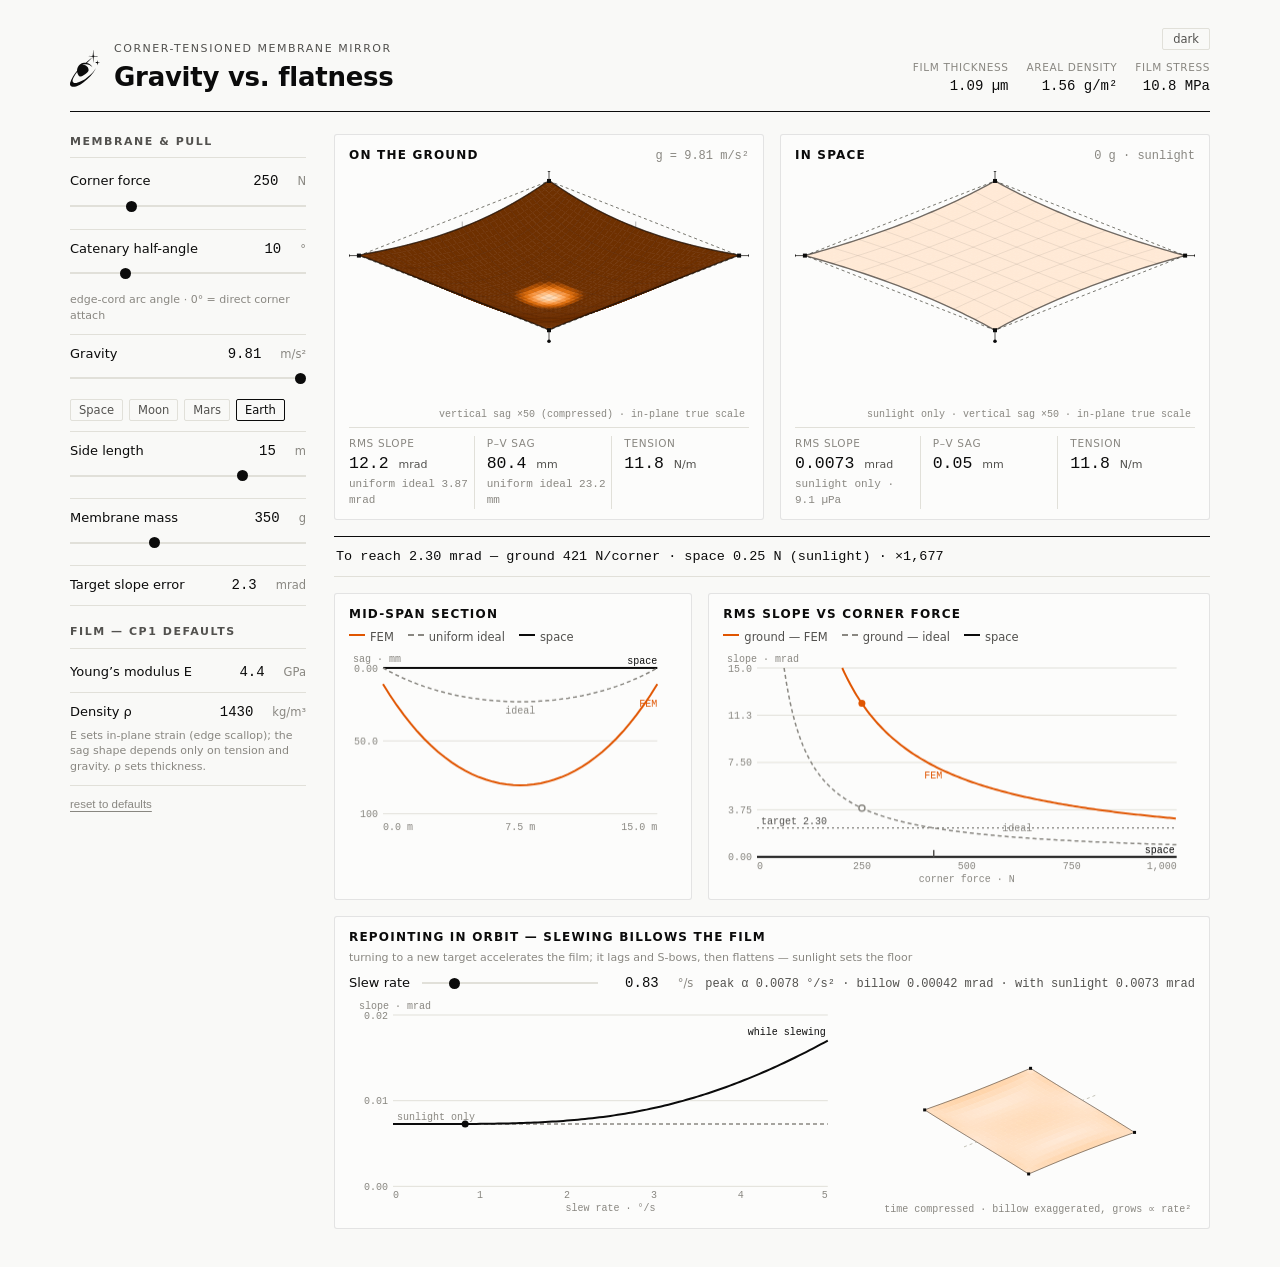
==== index.html @ b53017c3 "Mini-mirror support: mass down to 1 g and side to 0.5 m, stress-stiffening validity flag, .nojekyll " ====
<!DOCTYPE html>
<html lang="en">
<head>
<meta charset="utf-8">
<meta name="viewport" content="width=device-width, initial-scale=1">
<title>Membrane Mirror — Gravity vs. Flatness</title>
<meta name="description" content="How flat can a corner-tensioned membrane mirror be pulled against gravity — on the ground vs. in orbit.">
<style>
/* ---- lab-figure design system: orange / white / black, themeable -------- */
:root{
  --page:#f9f9f7; --surface:#fcfcfb;
  --ink:#0b0b0b; --ink2:#52514e; --muted:#898781;
  --grid:#e1e0d9; --axis:#c3c2b7; --border:rgba(11,11,11,.10);
  --accent:#e05500;            /* FEM series / brand orange */
  --space:#0b0b0b;             /* space series — ink, always direct-labeled */
  --flag:#e05500;              /* impractical flag: ▲ + text, never color-alone */
  --sans:system-ui,-apple-system,"Segoe UI",sans-serif;
  --mono:ui-monospace,"SF Mono","Cascadia Mono",Consolas,monospace;
}
:root[data-theme=dark]{
  --page:#0d0d0d; --surface:#1a1a19;
  --ink:#f5f4f0; --ink2:#c3c2b7; --muted:#8f8d86;
  --grid:#2c2c2a; --axis:#4a4a46; --border:rgba(255,255,255,.10);
  --accent:#d95926;
  --space:#f5f4f0;
  --flag:#d95926;
}
*{box-sizing:border-box;margin:0;padding:0}
html{background:var(--page)}
body{
  font:14px/1.45 var(--sans); color:var(--ink);
  -webkit-font-smoothing:antialiased;
}
.wrap{max-width:1180px;margin:0 auto;padding:28px 20px 40px}
.mono{font-family:var(--mono);font-variant-numeric:tabular-nums}

/* header */
header{display:flex;justify-content:space-between;align-items:flex-end;gap:24px;
  padding-bottom:14px;border-bottom:1px solid var(--ink)}
.brand{display:flex;align-items:center;gap:14px}
.mark{width:30px;height:auto;color:var(--ink);flex:none}
.kicker{font-size:11px;letter-spacing:.14em;color:var(--ink2);text-transform:uppercase}
h1{font-size:26px;font-weight:600;letter-spacing:-.01em;margin-top:2px}
.hright{display:flex;flex-direction:column;align-items:flex-end;gap:10px}
.themebtn{
  font:11.5px var(--sans);color:var(--ink2);background:transparent;
  border:1px solid var(--grid);border-radius:2px;padding:3px 10px;cursor:pointer;
}
.themebtn:hover{border-color:var(--axis);color:var(--ink)}
.chips{display:flex;gap:18px;flex-wrap:wrap;justify-content:flex-end}
.chip{text-align:right}
.chip .lbl{display:block;font-size:10.5px;letter-spacing:.06em;text-transform:uppercase;color:var(--muted)}
.chip .val{font-family:var(--mono);font-variant-numeric:tabular-nums;font-size:14px}

/* layout */
.layout{display:grid;grid-template-columns:236px 1fr;gap:28px;margin-top:22px}
.layout>*{min-width:0}
canvas{max-width:100%}
@media (max-width:900px){
  .layout{grid-template-columns:1fr}
  header{flex-direction:column;align-items:flex-start}
  .hright{align-items:flex-start}
  .chips{justify-content:flex-start}
}

/* controls */
aside h2{font-size:11px;letter-spacing:.14em;text-transform:uppercase;color:var(--ink2);
  padding-bottom:8px;border-bottom:1px solid var(--grid);margin-bottom:4px}
.ctl{padding:10px 0;border-bottom:1px solid var(--grid)}
.ctlrow{display:flex;justify-content:space-between;align-items:baseline;gap:8px}
.ctlrow label{font-size:13px;color:var(--ink)}
.ctlval{display:flex;align-items:baseline;gap:4px}
input.num{
  width:64px;border:none;background:transparent;text-align:right;
  font-family:var(--mono);font-variant-numeric:tabular-nums;font-size:14px;color:var(--ink);
  border-bottom:1px dashed transparent;outline:none;
}
input.num:hover,input.num:focus{border-bottom-color:var(--axis)}
.unit{font-size:11.5px;color:var(--muted)}
input[type=range]{
  width:100%;margin-top:8px;appearance:none;-webkit-appearance:none;height:14px;background:transparent;cursor:pointer;
}
input[type=range]::-webkit-slider-runnable-track{height:2px;background:var(--grid)}
input[type=range]::-webkit-slider-thumb{
  -webkit-appearance:none;width:11px;height:11px;border-radius:50%;
  background:var(--ink);margin-top:-4.5px;border:none;
}
input[type=range]:focus-visible{outline:1px solid var(--accent);outline-offset:4px}
input[type=range]::-moz-range-track{height:2px;background:var(--grid)}
input[type=range]::-moz-range-thumb{width:11px;height:11px;border-radius:50%;background:var(--ink);border:none}
.presets{display:flex;gap:6px;margin-top:8px;flex-wrap:wrap}
.presets button{
  font:11.5px var(--sans);color:var(--ink2);background:transparent;
  border:1px solid var(--grid);border-radius:2px;padding:3px 8px;cursor:pointer;
}
.presets button:hover{border-color:var(--axis)}
.presets button[aria-pressed=true]{color:var(--ink);border-color:var(--ink)}
.ctlnote{font-size:11px;color:var(--muted);margin-top:6px}
.reset{margin-top:12px;font-size:11.5px;color:var(--muted);background:none;border:none;
  cursor:pointer;text-decoration:underline;text-underline-offset:3px;padding:0}
.reset:hover{color:var(--ink2)}

/* hero panels */
.hero{display:grid;grid-template-columns:1fr 1fr;gap:16px}
@media (max-width:640px){.hero{grid-template-columns:1fr}}
figure.panel{
  background:var(--surface);border:1px solid var(--border);border-radius:3px;padding:12px 14px 10px;
}
figure.panel figcaption{display:flex;justify-content:space-between;align-items:baseline;gap:8px}
.envname{font-size:12px;letter-spacing:.10em;text-transform:uppercase;font-weight:600}
.envg{font-size:12px;color:var(--muted)}
.panel canvas{width:100%;aspect-ratio:16/10;display:block;margin-top:6px}
.stats{display:flex;gap:0;border-top:1px solid var(--grid);margin-top:6px;padding-top:8px}
.stat{flex:1;min-width:0}
.stat+.stat{border-left:1px solid var(--grid);padding-left:12px}
.stat .lbl{display:block;font-size:10.5px;letter-spacing:.06em;text-transform:uppercase;color:var(--muted)}
.stat .val{font-family:var(--mono);font-variant-numeric:tabular-nums;font-size:16.5px;display:block;margin-top:1px}
.stat .val small{font-size:11px;color:var(--ink2);font-family:var(--sans)}
.stat .ideal{display:block;font-family:var(--mono);font-variant-numeric:tabular-nums;
  font-size:11px;color:var(--muted);margin-top:1px}
.solving{font-size:11px;color:var(--muted);font-style:italic}

/* shared force line */
.forceline{
  margin:16px 0;padding:10px 2px;border-top:1px solid var(--ink);border-bottom:1px solid var(--grid);
  font-size:13.5px;display:flex;gap:8px;flex-wrap:wrap;align-items:baseline;
}
.flag{color:var(--flag);font-size:12px}
.flag::before{content:"▲ "}

/* charts */
.row2{display:grid;grid-template-columns:5fr 7fr;gap:16px}
@media (max-width:820px){.row2{grid-template-columns:1fr}}
figure.chart{background:var(--surface);border:1px solid var(--border);border-radius:3px;padding:12px 14px}
figure.chart figcaption{font-size:12px;letter-spacing:.10em;text-transform:uppercase;font-weight:600}
.legend{display:flex;gap:14px;flex-wrap:wrap;margin-top:5px;font-size:11.5px;color:var(--ink2)}
.legend .sw{display:inline-block;vertical-align:middle;width:16px;height:0;margin-right:5px;
  border-top:2px solid var(--ink);position:relative;top:-2px}
.legend .sw.dash{border-top-style:dashed;border-top-color:var(--muted)}
.legend .sw.accent{border-top-color:var(--accent)}
.legend .sw.space{border-top-color:var(--space)}
.chart canvas{width:100%;display:block;margin-top:6px}
#cvSec{aspect-ratio:16/9}
#cvChart{aspect-ratio:16/8}
.row3{margin-top:16px}
.slewgrid{display:grid;grid-template-columns:3fr 2fr;gap:18px;align-items:end}
@media (max-width:820px){.slewgrid{grid-template-columns:1fr}}
#cvSlew{aspect-ratio:16/7}
#cvSlewAnim{aspect-ratio:16/9;width:100%;display:block}
.slewctl{display:flex;align-items:baseline;gap:12px;margin-top:8px;flex-wrap:wrap}
.slewctl label{font-size:13px}
.slewctl input[type=range]{flex:1;min-width:120px;margin-top:0;align-self:center}
.slewout{font-size:12px;color:var(--ink2)}
.subcap{font-size:11px;color:var(--muted);margin-top:3px}

@media (prefers-reduced-motion:reduce){*{transition:none!important}}
</style>
<script>
/* theme before first paint: ?theme=dark|light wins, else OS preference */
(function () {
  var q = new URLSearchParams(location.search).get('theme');
  document.documentElement.dataset.theme = (q === 'dark' || q === 'light') ? q :
    matchMedia('(prefers-color-scheme: dark)').matches ? 'dark' : 'light';
})();
</script>
</head>
<body>
<div class="wrap">

<header>
  <div class="brand">
    <svg class="mark" viewBox="0 0 150 184.31" fill="currentColor" aria-hidden="true"><path d="m129.28,91.3c-1.29,2.13-5.37,8.42-13.39,18.47-1.73,2.17-3.1,3.63-4.84,5.5-4.38,4.69-7.91,7.74-13.47,12.54-4.66,4.01-8.28,6.89-10.6,8.74-3.94,3.13-6.09,4.91-9.13,6.99-2.7,1.85-7.09,4.75-12.72,7.97-14.98,8.58-24.99,11.16-32.64,12.88-5.02,1.13-11.19,2.08-15.33-1.47-2.31-2.11-3.84-5.05-4.3-8.19-1.17-8.45,9.24-25.85,22.7-44.29.13-.18.21-.4.21-.63,0-.12,0-.25,0-.37,1.35,8.35,5.3,15.82,11,21.57,1.5,1.51,3.72,2.09,5.78,1.56,18.91-4.81,34.69-19.14,39.4-27.84.59-1.09.93-2.3.98-3.53.7-17.58-15.3-28.61-31.97-25.73,4.57-2.18,9.37-3.36,14.2-3.71,1.62-.12,3.24-.14,4.85-.08,11.93.48,23.55,5.79,31.56,13.57.18.19.32.31.38.36.05.07.1.13.14.19.03-.06.07-.09.1-.15-5.18-10.32-15.6-18.23-27.58-21.1l23.39-23.75c.16-.17-.06-.44-.25-.3-12.67,9.87-15.27,10.99-27.99,23.05.41.09.81.19,1.22.29-3.68-.55-7.47-.65-11.27-.16-7.63.98-14.63,4.19-20.29,8.94-7.27,6.09-12.34,14.75-13.75,24.53h0s0,.02,0,.03c-.34,2.36-.46,4.68-.4,6.95-10.19,12.8-20.13,28.22-26.1,39.21-2.16,3.96-3.8,7.35-4.75,9.81-1.12,3.16-2.25,5.96-3.01,8.7-.86,3.06-1.61,5.87-1.36,9.49.11,1.65.34,2.87,1.14,4.72,1.82,4.17,6,6.58,10.36,7.6,3.91.91,15.81,2.82,38.76-10.2,6.66-3.78,12.61-7.87,17.93-12.05,23.82-17.07,48.14-43.28,61.42-69.9.12-.24-.24-.43-.38-.2Z"/><path d="m149.84,63.62c-2.44-.54-8.43-1.32-9.38-2.29-1.13-1.1-2.01-7.14-2.54-9.84-.04-.23-.37-.23-.41,0-.53,2.7-1.41,8.74-2.55,9.84-.95.97-7.14,1.76-9.62,2.29-.22.05-.22.36,0,.41,2.48.54,8.67,1.33,9.62,2.29,1.13,1.1,2.02,6.92,2.55,9.57.05.23.37.23.41,0,.53-2.64,1.42-8.46,2.54-9.57.95-.96,6.94-1.76,9.38-2.29.22-.05.22-.36,0-.41Z"/><path d="m85.01,31.72c6.79.51,21.78,1.19,26.68,2.01.85.14,1.4.29,1.55.43.14.13.27.52.4,1.1.99,4.38,1.79,20.18,2.33,27.52.03.46.7.46.74,0,.61-8.3,1.56-27.45,2.72-28.62,1-1,20.27-1.84,28.25-2.44.46-.03.46-.7,0-.74-7.98-.6-27.25-1.44-28.25-2.44-1.16-1.16-2.12-20.01-2.72-28.19-.03-.46-.7-.46-.74,0-.61,8.19-1.55,27.04-2.73,28.19-.99,1.01-20.25,1.85-28.22,2.45-.46.03-.46.7,0,.74Z"/></svg>
    <div>
      <div class="kicker">Corner-tensioned membrane mirror</div>
      <h1>Gravity vs. flatness</h1>
    </div>
  </div>
  <div class="hright">
    <button type="button" class="themebtn" id="themeBtn" aria-label="Switch theme">dark</button>
    <div class="chips" role="group" aria-label="Derived film properties">
      <div class="chip"><span class="lbl">film thickness</span><span class="val" id="chipT">—</span></div>
      <div class="chip"><span class="lbl">areal density</span><span class="val" id="chipSig">—</span></div>
      <div class="chip"><span class="lbl">film stress</span><span class="val" id="chipStress">—</span></div>
    </div>
  </div>
</header>

<div class="layout">
<aside aria-label="Controls">
  <h2>Membrane &amp; pull</h2>

  <div class="ctl">
    <div class="ctlrow"><label for="rngF">Corner force</label>
      <span class="ctlval"><input class="num" id="numF" type="number" min="0" max="1000" step="5" value="250" aria-label="Corner force, newtons"><span class="unit">N</span></span></div>
    <input id="rngF" type="range" min="0" max="1000" step="5" value="250">
  </div>

  <div class="ctl">
    <div class="ctlrow"><label for="rngPhi">Catenary half-angle</label>
      <span class="ctlval"><input class="num" id="numPhi" type="number" min="0" max="45" step="1" value="10" aria-label="Catenary cord arc half-angle, degrees"><span class="unit">°</span></span></div>
    <input id="rngPhi" type="range" min="0" max="45" step="1" value="10">
    <div class="ctlnote">edge-cord arc angle · 0° = direct corner attach <span class="solving" id="phiStatus"></span></div>
  </div>

  <div class="ctl">
    <div class="ctlrow"><label for="rngG">Gravity</label>
      <span class="ctlval"><input class="num" id="numG" type="number" min="0" max="9.81" step="0.01" value="9.81" aria-label="Gravity, meters per second squared"><span class="unit">m/s²</span></span></div>
    <input id="rngG" type="range" min="0" max="9.81" step="0.01" value="9.81">
    <div class="presets" role="group" aria-label="Gravity presets">
      <button type="button" data-g="0">Space</button>
      <button type="button" data-g="1.62">Moon</button>
      <button type="button" data-g="3.72">Mars</button>
      <button type="button" data-g="9.81" aria-pressed="true">Earth</button>
    </div>
  </div>

  <div class="ctl">
    <div class="ctlrow"><label for="rngL">Side length</label>
      <span class="ctlval"><input class="num" id="numL" type="number" min="0.5" max="20" step="0.1" value="15" aria-label="Membrane side length, meters"><span class="unit">m</span></span></div>
    <input id="rngL" type="range" min="0.5" max="20" step="0.1" value="15">
  </div>

  <div class="ctl">
    <div class="ctlrow"><label for="rngM">Membrane mass</label>
      <span class="ctlval"><input class="num" id="numM" type="number" min="1" max="1000" step="1" value="350" aria-label="Membrane mass, grams"><span class="unit">g</span></span></div>
    <input id="rngM" type="range" min="1" max="1000" step="1" value="350">
  </div>

  <div class="ctl">
    <div class="ctlrow"><label for="numTgt">Target slope error</label>
      <span class="ctlval"><input class="num" id="numTgt" type="number" min="0.1" max="20" step="0.1" value="2.3" aria-label="Target RMS slope error, milliradians"><span class="unit">mrad</span></span></div>
  </div>

  <h2 style="margin-top:18px">Film — CP1 defaults</h2>
  <div class="ctl">
    <div class="ctlrow"><label for="numE">Young’s modulus E</label>
      <span class="ctlval"><input class="num" id="numE" type="number" min="0.1" max="500" step="0.1" value="4.4" aria-label="Young's modulus, gigapascals"><span class="unit">GPa</span></span></div>
  </div>
  <div class="ctl">
    <div class="ctlrow"><label for="numRho">Density ρ</label>
      <span class="ctlval"><input class="num" id="numRho" type="number" min="500" max="5000" step="10" value="1430" aria-label="Film density, kilograms per cubic meter"><span class="unit">kg/m³</span></span></div>
    <div class="ctlnote">E sets in-plane strain (edge scallop); the sag shape depends only on tension and gravity. ρ sets thickness.</div>
  </div>

  <button class="reset" type="button" id="btnReset">reset to defaults</button>
</aside>

<main>
  <section class="hero" aria-label="Membrane comparison">
    <figure class="panel">
      <figcaption>
        <span class="envname">On the ground</span>
        <span class="envg mono" id="lblG">g = 9.81 m/s²</span>
      </figcaption>
      <canvas id="cvG" role="img" aria-label="Ground membrane surface"></canvas>
      <div class="stats">
        <div class="stat"><span class="lbl">rms slope</span>
          <span class="val" id="stGslope">—</span>
          <span class="ideal" id="stGslopeI">uniform ideal —</span></div>
        <div class="stat"><span class="lbl">p–v sag</span>
          <span class="val" id="stGsag">—</span>
          <span class="ideal" id="stGsagI">uniform ideal —</span></div>
        <div class="stat"><span class="lbl">tension</span>
          <span class="val" id="stGten">—</span>
          <span class="ideal" id="stGnote">&nbsp;</span></div>
      </div>
    </figure>
    <figure class="panel">
      <figcaption>
        <span class="envname">In space</span>
        <span class="envg mono">0 g · sunlight</span>
      </figcaption>
      <canvas id="cvS" role="img" aria-label="Space membrane surface"></canvas>
      <div class="stats">
        <div class="stat"><span class="lbl">rms slope</span>
          <span class="val" id="stSslope">—</span>
          <span class="ideal">sunlight only · 9.1 µPa</span></div>
        <div class="stat"><span class="lbl">p–v sag</span>
          <span class="val" id="stSsag">—</span>
          <span class="ideal">&nbsp;</span></div>
        <div class="stat"><span class="lbl">tension</span>
          <span class="val" id="stSten">—</span>
          <span class="ideal" id="stSnote">&nbsp;</span></div>
      </div>
    </figure>
  </section>

  <section class="forceline" id="forceline" aria-live="polite">
    <span class="mono" id="reqLine">—</span>
    <span class="flag" id="reqFlag" hidden>exceeds ~1 kN — film-tear / boom-buckling territory</span>
  </section>

  <section class="row2">
    <figure class="chart">
      <figcaption>Mid-span section</figcaption>
      <div class="legend">
        <span><span class="sw accent"></span>FEM</span>
        <span><span class="sw dash"></span>uniform ideal</span>
        <span><span class="sw space"></span>space</span>
      </div>
      <canvas id="cvSec" role="img" aria-label="Cross-section of the sagging membrane at mid-span"></canvas>
    </figure>
    <figure class="chart">
      <figcaption>RMS slope vs corner force</figcaption>
      <div class="legend">
        <span><span class="sw accent"></span>ground — FEM</span>
        <span><span class="sw dash"></span>ground — ideal</span>
        <span><span class="sw space"></span>space</span>
      </div>
      <canvas id="cvChart" role="img" aria-label="RMS slope error versus corner force, ground and space"></canvas>
    </figure>
  </section>

  <section class="row3">
    <figure class="chart">
      <figcaption>Repointing in orbit — slewing billows the film</figcaption>
      <div class="subcap">turning to a new target accelerates the film; it lags and S-bows, then flattens — sunlight sets the floor</div>
      <div class="slewctl">
        <label for="rngSlew">Slew rate</label>
        <input id="rngSlew" type="range" min="0" max="5" step="0.01" value="0.83">
        <span class="ctlval"><input class="num" id="numSlew" type="number" min="0" max="5" step="0.01" value="0.83" aria-label="Slew rate, degrees per second"><span class="unit">°/s</span></span>
        <span class="mono slewout" id="slewOut">—</span>
      </div>
      <div class="slewgrid">
        <canvas id="cvSlew" role="img" aria-label="RMS slope error versus slew rate in space"></canvas>
        <canvas id="cvSlewAnim" role="img" aria-label="Animated preview of the mirror slewing; the film lags and bows in an S shape, growing with slew rate"></canvas>
      </div>
    </figure>
  </section>
</main>
</div>

</div>

<script id="physics-core">
/* @physics-core-begin */
/* ============================================================================
 * Membrane mirror physics core — dimensionless FEM on the unit square.
 *
 * Physics: a thin film carries load only in tension (no bending), so its
 * out-of-plane shape w obeys the drumhead equation
 *      div( N · grad w ) = -p          (N = 2x2 tension-resultant field, N/m)
 * with p = sigma·g (transverse gravity pressure, Pa) and w pinned only at
 * the 4 boom attachment corners. The in-plane tension field N comes from a
 * plane-stress solve with outward diagonal point forces F at the corners,
 * with a wrinkling model (a membrane cannot carry compression).
 *
 * Everything is solved ONCE in dimensionless form, then scaled:
 *   x = L·xi,   N = (F/L)·nhat,   w = (sigma·g·L^3 / F) · what
 * so  div(nhat grad what) = -1  on the unit square. The stress-field *shape*
 * depends only on Poisson's ratio (Michell), not on E or F, and the wrinkle
 * state is scale-invariant under pure corner loading — hence one solve at
 * startup covers every slider position. E enters only the in-plane strain
 * (edge scalloping displacement, u = uhat · F(1-nu^2)/(E t)) and rho only
 * the film thickness t = mass/(rho L^2).
 *
 * Small-slope (linear) regime throughout: results are in mrad, so the
 * geometric stiffening nonlinearity is negligible.
 *
 * v1 hooks (not modeled): thermal wrinkling, boom buckling, solar radiation
 * pressure (~9 uPa — would enter as an extra `p` term in space).
 * ==========================================================================*/

'use strict';

/* ---------- banded symmetric positive-definite solver (Cholesky LL^T) ----
 * Lower band storage: B[i*(bw+1)+d] = A[i][i-d], d = 0..bw.
 * Deterministic direct solve — an explicit time-stepper would need
 * femtosecond steps for a 1 um film's in-plane stiffness; we only want
 * static equilibrium, so we solve for it directly. */
function bandFactor(B, n, bw) {
  const w = bw + 1;
  for (let i = 0; i < n; i++) {
    const kmin = Math.max(0, i - bw);
    for (let j = kmin; j <= i; j++) {
      let s = B[i * w + (i - j)];
      const m = Math.max(kmin, j - bw);
      for (let k = m; k < j; k++) s -= B[i * w + (i - k)] * B[j * w + (j - k)];
      if (j === i) {
        if (s <= 0) throw new Error('matrix not positive definite at row ' + i);
        B[i * w] = Math.sqrt(s);
      } else {
        B[i * w + (i - j)] = s / B[j * w];
      }
    }
  }
}
function bandSolve(B, n, bw, rhs) {
  const w = bw + 1, x = Float64Array.from(rhs);
  for (let i = 0; i < n; i++) {                       // L y = b
    let s = x[i];
    const kmin = Math.max(0, i - bw);
    for (let k = kmin; k < i; k++) s -= B[i * w + (i - k)] * x[k];
    x[i] = s / B[i * w];
  }
  for (let i = n - 1; i >= 0; i--) {                  // L^T x = y
    let s = x[i];
    const kmax = Math.min(n - 1, i + bw);
    for (let k = i + 1; k <= kmax; k++) s -= B[k * w + (k - i)] * x[k];
    x[i] = s / B[i * w];
  }
  return x;
}

/* ---------- mesh: nn x nn nodes on [0,1]^2, bilinear quads ---------- */
function makeMesh(nn) {
  const h = 1 / (nn - 1);
  const nodes = nn * nn;
  const ne = (nn - 1) * (nn - 1);
  const elems = new Int32Array(ne * 4);               // ccw: n0 n1 n2 n3
  let e = 0;
  for (let j = 0; j < nn - 1; j++)
    for (let i = 0; i < nn - 1; i++) {
      const n0 = j * nn + i;
      elems[e * 4] = n0; elems[e * 4 + 1] = n0 + 1;
      elems[e * 4 + 2] = n0 + nn + 1; elems[e * 4 + 3] = n0 + nn;
      e++;
    }
  return { nn, h, nodes, ne, elems };
}

/* 2x2 Gauss points on the reference square [-1,1]^2 */
const GP = (() => {
  const a = 1 / Math.sqrt(3), pts = [];
  for (const xi of [-a, a]) for (const eta of [-a, a]) pts.push([xi, eta]);
  return pts;
})();

/* bilinear shape-function gradients in physical coords for square element of size h */
function shapeGrad(xi, eta, h) {
  const s = 2 / h;                                    // d(xi)/dx
  // N0=(1-xi)(1-eta)/4, N1=(1+xi)(1-eta)/4, N2=(1+xi)(1+eta)/4, N3=(1-xi)(1+eta)/4
  return {
    N:  [(1-xi)*(1-eta)/4, (1+xi)*(1-eta)/4, (1+xi)*(1+eta)/4, (1-xi)*(1+eta)/4],
    dx: [-(1-eta)/4*s, (1-eta)/4*s, (1+eta)/4*s, -(1+eta)/4*s],
    dy: [-(1-xi)/4*s, -(1+xi)/4*s, (1+xi)/4*s, (1-xi)/4*s],
  };
}

/* ============================================================================
 * IN-PLANE: plane stress with corner loads + wrinkling iteration.
 * Dimensionless: unit corner force, membrane modulus Et/(1-nu^2) = 1.
 * Returns per-element tension resultants nhat = [nxx, nyy, nxy] (units F/L)
 * and nodal displacements uhat (units F(1-nu^2)/(Et)).
 * Wrinkling: iterative membrane properties (Miller–Hedgepeth style) — where
 * the minor principal stress goes compressive the element "wrinkles": its
 * stiffness collapses to uniaxial along the major principal strain direction,
 * so the converged field carries (nearly) no compression. This is what makes
 * the free edges scallop and the corners carry the load.
 * ==========================================================================*/
function solveInPlane(mesh, nu, opts = {}) {
  const { nn, h, nodes, ne, elems } = mesh;
  const maxIter = opts.maxIter ?? 80;
  const kResid  = opts.kResid  ?? 1e-3;               // residual stiffness of wrinkled/slack dirs
  const rTab    = opts.rTab    ?? 0.03;               // corner tab radius (fraction of side) —
                                                      // real corners are reinforced tabs/cords,
                                                      // not points; also regularizes the FEM
  const phi     = opts.phi     ?? 0;                  // catenary cord arc half-angle (rad); 0 = no cords
  const ndof = nodes * 2;
  const bw = 2 * (nn + 1) + 1;

  const Dtaut = [[1, nu, 0], [nu, 1, 0], [0, 0, (1 - nu) / 2]];
  // per-element constitutive matrix (row-major 3x3), start taut
  const Dm = new Float64Array(ne * 9);
  for (let e = 0; e < ne; e++)
    for (let r = 0; r < 3; r++) for (let c = 0; c < 3; c++)
      Dm[e * 9 + r * 3 + c] = Dtaut[r][c];
  const state = new Int8Array(ne);                    // 0 taut, 1 wrinkled, 2 slack

  /* Load system. Two attachment schemes:
   *
   * phi = 0 — direct corner attach: unit force per corner, outward along the
   * diagonal, spread over the tab nodes (all nodes within rTab) with a linear
   * taper.
   *
   * phi > 0 — catenary edge cords: each edge is scalloped as a circular arc
   * of half-angle phi with a cord along it. Corner balance (two cord ends at
   * 45°∓phi from the boom diagonal) gives the cord tension
   *      T = F / (√2·(cos phi + sin phi))
   * and Young–Laplace turns cord tension into an outward normal line load on
   * the film edge, q = T/R with R = L/(2·sin phi):
   *      q = 2·T·sin phi / L
   * The boom force and the two cord-end pulls cancel at the tab, so the film
   * sees pure distributed edge traction — this is exactly what catenaries are
   * for. (At phi → 0 a straight cord routes the boom force corner-to-corner
   * without tensioning the film at all; the film goes slack. Real.)
   * Square-domain approximation: the traction acts on the straight edge; the
   * few-percent scallop depth is drawn but not meshed. */
  const f = new Float64Array(ndof);
  const c = Math.SQRT1_2;
  const cxy = [[0, 0], [1, 0], [0, 1], [1, 1]];
  const dir = [[-c, -c], [c, -c], [-c, c], [c, c]];
  const tabNodes = [];                                 // for out-of-plane pinning
  for (let k = 0; k < 4; k++) {
    const w = [], ids = [];
    for (let j = 0; j < nn; j++) for (let i = 0; i < nn; i++) {
      const d = Math.hypot(i * h - cxy[k][0], j * h - cxy[k][1]);
      if (d <= rTab + 1e-12) { ids.push(j * nn + i); w.push(1 - d / (rTab * 1.0001)); }
    }
    if (phi <= 0) {
      const wsum = w.reduce((a, b) => a + b, 0);
      for (let m = 0; m < ids.length; m++) {
        f[2 * ids[m]]     += dir[k][0] * w[m] / wsum;
        f[2 * ids[m] + 1] += dir[k][1] * w[m] / wsum;
      }
    }
    tabNodes.push(...ids);
  }
  const cordT = phi > 0 ? 1 / (Math.SQRT2 * (Math.cos(phi) + Math.sin(phi))) : 0;
  if (phi > 0) {
    const q = 2 * cordT * Math.sin(phi);               // per unit length, outward normal
    const qh = q * h / 2;                              // consistent nodal load per segment end
    for (let i = 0; i < nn - 1; i++) {
      for (const n of [i, i + 1])                f[2 * n + 1]                    -= qh; // bottom, (0,-1)
      for (const n of [i, i + 1])                f[2 * ((nn - 1) * nn + n) + 1]  += qh; // top, (0,+1)
      for (const j of [i, i + 1])                f[2 * (j * nn)]                 -= qh; // left, (-1,0)
      for (const j of [i, i + 1])                f[2 * (j * nn + nn - 1)]        += qh; // right, (+1,0)
    }
  }

  /* pin rigid-body modes at the center node (+ one rotation dof) —
   * loads are self-equilibrated so reactions are ~0 */
  const mid = (nn - 1) / 2;
  const fixed = new Set([
    2 * (mid * nn + mid), 2 * (mid * nn + mid) + 1,   // center: u = v = 0
    2 * (mid * nn + nn - 1) + 1,                      // mid-right edge: v = 0 (rotation)
  ]);

  const detJw = (h / 2) * (h / 2);                    // per Gauss point
  let u = new Float64Array(ndof);
  let strains = new Float64Array(ne * 3);
  let stresses = new Float64Array(ne * 3);
  let iters = 0, lastChanged = 0, maxDD = 0;

  for (let iter = 0; iter < maxIter; iter++) {
    maxDD = 0;
    /* assemble */
    const B = new Float64Array(ndof * (bw + 1));
    for (let e = 0; e < ne; e++) {
      const D = Dm.subarray(e * 9, e * 9 + 9);
      const Ke = new Float64Array(64);
      for (const [xi, eta] of GP) {
        const g = shapeGrad(xi, eta, h);
        // Bmat rows: [exx, eyy, gxy], cols: 8 dofs
        for (let a = 0; a < 4; a++) for (let b = 0; b < 4; b++) {
          const Ba = [[g.dx[a], 0], [0, g.dy[a]], [g.dy[a], g.dx[a]]];
          const Bb = [[g.dx[b], 0], [0, g.dy[b]], [g.dy[b], g.dx[b]]];
          for (let p = 0; p < 2; p++) for (let q = 0; q < 2; q++) {
            let s = 0;
            for (let r = 0; r < 3; r++) for (let cc = 0; cc < 3; cc++)
              s += Ba[r][p] * D[r * 3 + cc] * Bb[cc][q];
            Ke[(a * 2 + p) * 8 + (b * 2 + q)] += s * detJw;
          }
        }
      }
      for (let a = 0; a < 4; a++) for (let p = 0; p < 2; p++) {
        const gi = 2 * elems[e * 4 + a] + p;
        for (let b = 0; b < 4; b++) for (let q = 0; q < 2; q++) {
          const gj = 2 * elems[e * 4 + b] + q;
          if (gj <= gi) B[gi * (bw + 1) + (gi - gj)] += Ke[(a * 2 + p) * 8 + (b * 2 + q)];
        }
      }
    }
    /* apply pins (large-diagonal method keeps the band symmetric & SPD) */
    const rhs = Float64Array.from(f);
    for (const d of fixed) { B[d * (bw + 1)] += 1e8; rhs[d] = 0; }

    bandFactor(B, ndof, bw);
    u = bandSolve(B, ndof, bw, rhs);

    /* element-center strains & stresses, wrinkle-state update */
    let changed = 0;
    for (let e = 0; e < ne; e++) {
      const g = shapeGrad(0, 0, h);
      let exx = 0, eyy = 0, gxy = 0;
      for (let a = 0; a < 4; a++) {
        const ua = u[2 * elems[e * 4 + a]], va = u[2 * elems[e * 4 + a] + 1];
        exx += g.dx[a] * ua; eyy += g.dy[a] * va;
        gxy += g.dy[a] * ua + g.dx[a] * va;
      }
      strains[e * 3] = exx; strains[e * 3 + 1] = eyy; strains[e * 3 + 2] = gxy;

      /* trial stress with TAUT material decides the state (M–H criterion) */
      const sx = Dtaut[0][0] * exx + Dtaut[0][1] * eyy;
      const sy = Dtaut[1][0] * exx + Dtaut[1][1] * eyy;
      const txy = Dtaut[2][2] * gxy;
      const sm = (sx + sy) / 2, rr = Math.hypot((sx - sy) / 2, txy);
      const s2 = sm - rr;
      const em = (exx + eyy) / 2, er = Math.hypot((exx - eyy) / 2, gxy / 2);
      const e1 = em + er;

      let ns;                                          // new state
      if (s2 > 0) ns = 0;
      else if (e1 <= 0) ns = 2;
      else ns = 1;
      if (ns !== state[e]) changed++;
      state[e] = ns;

      /* target constitutive for next pass */
      let Dt;
      if (ns === 0) Dt = Dtaut;
      else if (ns === 2) Dt = [[kResid,0,0],[0,kResid,0],[0,0,kResid/2]];
      else {
        /* uniaxial along major principal STRAIN direction theta */
        const th = 0.5 * Math.atan2(gxy, exx - eyy);
        const cs = Math.cos(th), sn = Math.sin(th);
        // strain transform T (engineering shear), D_glob = T^T D* T with D* = diag(1, k, k/2·2)
        const T = [
          [cs*cs, sn*sn, cs*sn],
          [sn*sn, cs*cs, -cs*sn],
          [-2*cs*sn, 2*cs*sn, cs*cs - sn*sn],
        ];
        const Ds = [[1,0,0],[0,kResid,0],[0,0,kResid]];
        Dt = [[0,0,0],[0,0,0],[0,0,0]];
        for (let r = 0; r < 3; r++) for (let cc = 0; cc < 3; cc++) {
          let s = 0;
          for (let k1 = 0; k1 < 3; k1++) for (let k2 = 0; k2 < 3; k2++)
            s += T[k1][r] * Ds[k1][k2] * T[k2][cc];
          Dt[r][cc] = s;
        }
      }
      /* damped update to avoid state chatter: full steps first, then heavier
       * damping so the material field settles instead of oscillating */
      const alpha = iter < 3 ? 1.0 : (iter < 10 ? 0.5 : 0.25);
      for (let r = 0; r < 3; r++) for (let cc = 0; cc < 3; cc++) {
        const d = Dt[r][cc] - Dm[e * 9 + r * 3 + cc];
        Dm[e * 9 + r * 3 + cc] += alpha * d;
        if (Math.abs(d) > maxDD) maxDD = Math.abs(d);
      }
    }

    lastChanged = changed; iters = iter + 1;
    if (iter > 4 && changed === 0 && maxDD < 5e-3) break;
  }

  /* final stress resultants from the converged material state */
  for (let e = 0; e < ne; e++) {
    const D = Dm.subarray(e * 9, e * 9 + 9);
    const [exx, eyy, gxy] = [strains[e*3], strains[e*3+1], strains[e*3+2]];
    stresses[e * 3]     = D[0]*exx + D[1]*eyy + D[2]*gxy;
    stresses[e * 3 + 1] = D[3]*exx + D[4]*eyy + D[5]*gxy;
    stresses[e * 3 + 2] = D[6]*exx + D[7]*eyy + D[8]*gxy;
  }
  /* wrinkle directions (major principal strain) for display */
  const thetaW = new Float64Array(ne);
  for (let e = 0; e < ne; e++)
    thetaW[e] = 0.5 * Math.atan2(strains[e * 3 + 2], strains[e * 3] - strains[e * 3 + 1]);
  return { nhat: stresses, uhat: u, state, thetaW, tabNodes, cordT, iters, lastChanged, maxDD };
}

/* ============================================================================
 * OUT-OF-PLANE: div(nhat grad what) = -rhs, given a per-element tension field.
 * bc: 'corners' (pinned at the 4 boom attachments — the truth model) or
 *     'edges'   (classical drumhead — the uniform-tension reference).
 * opts.cordT  — edge-cord tension: adds tensioned-string stiffness T·w'' along
 *               the boundary (the catenary cord also carries transverse load).
 * opts.load   — 'uniform' (gravity/solar pressure, rhs = 1) or
 *               'slew' (rigid slew angular acceleration about the vertical
 *               centerline: rhs = xi - 1/2, antisymmetric billow).
 * Principal tensions are floored at nFloor so wrinkled/slack regions stay
 * SPD; physically the wrinkle direction still carries tension, and the
 * cross direction's true stiffness is small but nonzero.
 * ==========================================================================*/
function solveOutOfPlane(mesh, nfield, bc, nFloor, tabNodes, opts = {}) {
  const { nn, h, nodes, ne, elems } = mesh;
  const slew = opts.load === 'slew';
  const bw = nn + 1;
  const B = new Float64Array(nodes * (bw + 1));
  const f = new Float64Array(nodes);
  const detJw = (h / 2) * (h / 2);

  for (let e = 0; e < ne; e++) {
    /* floor principal tensions */
    let nxx = nfield[e * 3], nyy = nfield[e * 3 + 1], nxy = nfield[e * 3 + 2];
    const m = (nxx + nyy) / 2, r = Math.hypot((nxx - nyy) / 2, nxy);
    let p1 = m + r, p2 = m - r;
    const th = 0.5 * Math.atan2(2 * nxy, nxx - nyy);
    if (p1 < nFloor || p2 < nFloor) {
      p1 = Math.max(p1, nFloor); p2 = Math.max(p2, nFloor);
      const cs = Math.cos(th), sn = Math.sin(th);
      nxx = p1 * cs * cs + p2 * sn * sn;
      nyy = p1 * sn * sn + p2 * cs * cs;
      nxy = (p1 - p2) * cs * sn;
    }
    const Ke = new Float64Array(16), fe = new Float64Array(4);
    const ei = e % (nn - 1);                          // element column, for the slew arm
    for (const [xi, eta] of GP) {
      const g = shapeGrad(xi, eta, h);
      const rhs = slew ? ((ei + (xi + 1) / 2) * h - 0.5) : 1;
      for (let a = 0; a < 4; a++) {
        for (let b = 0; b < 4; b++)
          Ke[a * 4 + b] += (g.dx[a] * (nxx * g.dx[b] + nxy * g.dy[b]) +
                            g.dy[a] * (nxy * g.dx[b] + nyy * g.dy[b])) * detJw;
        fe[a] += g.N[a] * rhs * detJw;
      }
    }
    for (let a = 0; a < 4; a++) {
      const gi = elems[e * 4 + a];
      f[gi] += fe[a];
      for (let b = 0; b < 4; b++) {
        const gj = elems[e * 4 + b];
        if (gj <= gi) B[gi * (bw + 1) + (gi - gj)] += Ke[a * 4 + b];
      }
    }
  }

  /* edge cords: tensioned strings along the boundary, pinned at the tabs */
  if (opts.cordT > 0) {
    const k = opts.cordT / h;
    const seg = (n1, n2) => {
      B[n1 * (bw + 1)] += k; B[n2 * (bw + 1)] += k;
      const hi = Math.max(n1, n2), lo = Math.min(n1, n2);
      B[hi * (bw + 1) + (hi - lo)] -= k;
    };
    for (let i = 0; i < nn - 1; i++) {
      seg(i, i + 1);                                   // bottom
      seg((nn - 1) * nn + i, (nn - 1) * nn + i + 1);   // top
      seg(i * nn, (i + 1) * nn);                       // left
      seg(i * nn + nn - 1, (i + 1) * nn + nn - 1);     // right
    }
  }

  /* boundary conditions: the reinforced corner tabs are held flat by the
   * booms (whole patch pinned); the reference drumhead pins all edges */
  const pins = [];
  if (bc === 'corners')
    pins.push(...(tabNodes ?? [0, nn - 1, nn * (nn - 1), nn * nn - 1]));
  else for (let i = 0; i < nn; i++)
    pins.push(i, nn * (nn - 1) + i, i * nn, i * nn + nn - 1);
  for (const d of pins) { B[d * (bw + 1)] += 1e8; f[d] = 0; }

  bandFactor(B, nodes, bw);
  return bandSolve(B, nodes, bw, f);                  // what >= 0 = sag magnitude
}

/* ---------- field metrics: RMS slope coeff & P-V coeff (dimensionless) --- */
function fieldMetrics(mesh, what) {
  const { nn, h, ne, elems } = mesh;
  let s2 = 0, wmax = 0, wmin = Infinity;
  for (let i = 0; i < nn * nn; i++) {
    if (what[i] > wmax) wmax = what[i];
    if (what[i] < wmin) wmin = what[i];
  }
  const detJw = (h / 2) * (h / 2);
  let area = 0;
  for (let e = 0; e < ne; e++) {
    for (const [xi, eta] of GP) {
      const g = shapeGrad(xi, eta, h);
      let wx = 0, wy = 0;
      for (let a = 0; a < 4; a++) {
        wx += g.dx[a] * what[elems[e * 4 + a]];
        wy += g.dy[a] * what[elems[e * 4 + a]];
      }
      s2 += (wx * wx + wy * wy) * detJw;
      area += detJw;
    }
  }
  const mid = (nn - 1) / 2;
  return {
    rmsSlopeCoeff: Math.sqrt(s2 / area),              // S: slope_rms = S · sigma g L^2 / F
    pvCoeff: wmax - wmin,                             // PV: sag_pv  = PV · sigma g L^3 / F
    centerCoeff: what[mid * nn + mid],
  };
}

/* per-element |grad what| at element centers (for slope shading) */
function elementSlopes(mesh, what) {
  const { nn, h, ne, elems } = mesh;
  const out = new Float64Array(ne);
  for (let e = 0; e < ne; e++) {
    const g = shapeGrad(0, 0, h);
    let wx = 0, wy = 0;
    for (let a = 0; a < 4; a++) {
      wx += g.dx[a] * what[elems[e * 4 + a]];
      wy += g.dy[a] * what[elems[e * 4 + a]];
    }
    out[e] = Math.hypot(wx, wy);
  }
  return out;
}

/* ============================================================================
 * Top level: build the two dimensionless shapes once.
 * truth  — corner-loaded wrinkling tension field, corner-pinned sag
 * ref    — uniform tension nhat = I/sqrt(2), edge-fixed drumhead
 * ==========================================================================*/
function buildShapes(nn, nu, opts = {}) {
  const mesh = makeMesh(nn);
  const ip = solveInPlane(mesh, nu, opts);
  const nFloor = (opts.floorFrac ?? 0.02) * Math.SQRT1_2;
  const oop = { cordT: ip.cordT };
  const truth = solveOutOfPlane(mesh, ip.nhat, 'corners', nFloor, ip.tabNodes, oop);
  const slew = solveOutOfPlane(mesh, ip.nhat, 'corners', nFloor, ip.tabNodes,
                               { ...oop, load: 'slew' });
  const nuni = new Float64Array(mesh.ne * 3);
  for (let e = 0; e < mesh.ne; e++) {
    nuni[e * 3] = Math.SQRT1_2; nuni[e * 3 + 1] = Math.SQRT1_2;
  }
  const ref = solveOutOfPlane(mesh, nuni, 'edges', 0);
  return {
    mesh, inPlane: ip,
    truth: { what: truth, slopes: elementSlopes(mesh, truth), ...fieldMetrics(mesh, truth) },
    slew:  { what: slew,  ...fieldMetrics(mesh, slew) },
    ref:   { what: ref,   slopes: elementSlopes(mesh, ref),   ...fieldMetrics(mesh, ref) },
  };
}

/* ---------- analytic (uniform-tension, equivalent-circle) relations ------ */
const analytic = {
  sigma:   (mass, L) => mass / (L * L),                       // kg/m^2
  thick:   (mass, rho, L) => mass / (rho * L * L),            // m
  tension: (F, L) => F / (Math.SQRT2 * L),                    // N/m
  pressure:(sigma, g) => sigma * g,                           // Pa
  Rm:      (L) => L / Math.sqrt(Math.PI),                     // m
  rmsSlope:(p, L, N) => p * (L / Math.sqrt(Math.PI)) / (2 * Math.SQRT2 * N),
  sagC:    (p, L, N) => p * L * L / (4 * Math.PI * N),        // m
  Freq:    (sigma, g, L, target) => sigma * g * L * L / (2 * Math.sqrt(Math.PI) * target),
};

if (typeof module !== 'undefined') {
  module.exports = { makeMesh, solveInPlane, solveOutOfPlane, fieldMetrics,
                     elementSlopes, buildShapes, analytic };
}
/* @physics-core-end */
</script>

<script>
'use strict';
/* =========================================================================
 * App shell. The physics core above is solved once (dimensionless) in a
 * worker; every control change afterwards is a pure rescale:
 *   w = (σ·g·L³/F)·ŵ     slope = (σ·g·L²/F)·|∇ŵ|
 * ========================================================================= */
(function () {
const CFG = { nn: 41, nu: 0.34, maxIter: 30, floorFrac: 0.02 };
const P_SUN = 9.1e-6;                      // Pa, solar radiation pressure — the only static load in space
const SLEW_ACC = 0.65;                     // peak alpha ≈ 0.65·omega² for an overhead tracking pass
const DEFAULTS = { F: 250, g: 9.81, L: 15, massG: 350, tgt: 2.3, E_GPa: 4.4, rho: 1430,
                   phiDeg: 10, slew: 0.83 };
const state = { ...DEFAULTS };
/* shareable state via query string, e.g. ?g=1.62&F=400 (no storage APIs used) */
const QMAP = { F: 'F', g: 'g', L: 'L', m: 'massG', tgt: 'tgt', E: 'E_GPa', rho: 'rho',
               phi: 'phiDeg', slew: 'slew' };
const QLIM = { F: [0, 1000], g: [0, 9.81], L: [0.5, 20], massG: [1, 1000], tgt: [0.1, 20],
               E_GPa: [0.1, 500], rho: [500, 5000], phiDeg: [0, 45], slew: [0, 5] };
{
  const qs = new URLSearchParams(location.search);
  for (const [q, key] of Object.entries(QMAP)) {
    const v = parseFloat(qs.get(q));
    if (isFinite(v)) state[key] = Math.min(QLIM[key][1], Math.max(QLIM[key][0], v));
  }
}
const reduceMotion = matchMedia('(prefers-reduced-motion: reduce)').matches;

/* ------------------------------- theme -----------------------------------
 * Orange / white / black. Both palettes follow the same roles; canvases read
 * the active one at draw time. No storage — default follows the OS, the
 * header button flips it for the session. */
const THEMES = {
  light: {
    ink: '#0b0b0b', ink2: '#52514e', muted: '#898781', grid: '#e1e0d9',
    axis: '#c3c2b7', surface: '#fcfcfb', accent: '#e05500', space: '#0b0b0b',
    inkRGB: '11,11,11',
    ramp: ['#ffe9d6', '#ffcf9e', '#fca55c', '#e87613', '#b25000', '#6e3000'],
  },
  dark: {
    ink: '#f5f4f0', ink2: '#c3c2b7', muted: '#8f8d86', grid: '#2c2c2a',
    axis: '#4a4a46', surface: '#1a1a19', accent: '#d95926', space: '#f5f4f0',
    inkRGB: '245,244,240',
    ramp: ['#2b1c10', '#54300e', '#8a4a0a', '#c66a14', '#f68d33', '#ffbe8a'],
  },
};
for (const t of Object.values(THEMES))
  t.rampRGB = t.ramp.map(hx => [parseInt(hx.slice(1, 3), 16), parseInt(hx.slice(3, 5), 16),
                                parseInt(hx.slice(5, 7), 16)]);
let TH = THEMES.light;
const inkA = a => 'rgba(' + TH.inkRGB + ',' + a + ')';
function setTheme(name) {
  document.documentElement.dataset.theme = name;
  TH = THEMES[name] || THEMES.light;
  const btn = $('themeBtn');
  if (btn) {
    btn.textContent = name === 'dark' ? 'light' : 'dark';
    btn.setAttribute('aria-label', 'Switch to ' + (name === 'dark' ? 'light' : 'dark') + ' theme');
  }
  if (typeof drawAll === 'function') drawAll();
}

const $ = id => document.getElementById(id);
const els = {
  chips: { t: $('chipT'), sig: $('chipSig'), stress: $('chipStress') },
  g: {
    slope: $('stGslope'), slopeI: $('stGslopeI'), sag: $('stGsag'), sagI: $('stGsagI'),
    ten: $('stGten'), note: $('stGnote'), cv: $('cvG'), lbl: $('lblG'),
  },
  s: { slope: $('stSslope'), sag: $('stSsag'), ten: $('stSten'), note: $('stSnote'), cv: $('cvS') },
  reqLine: $('reqLine'), reqFlag: $('reqFlag'),
  cvSec: $('cvSec'), cvChart: $('cvChart'), cvSlew: $('cvSlew'), cvSlewAnim: $('cvSlewAnim'),
  phiStatus: $('phiStatus'), slewOut: $('slewOut'),
};

/* ------------------------------ formatting ------------------------------ */
const fmt = (v, d) => v.toLocaleString('en-US', { minimumFractionDigits: d, maximumFractionDigits: d });
function fmtAuto(v, d2 = 10, d1 = 100) {   // 2 dp, then 1, then 0 as magnitude grows
  if (!isFinite(v)) return '—';
  return fmt(v, v < d2 ? 2 : v < d1 ? 1 : 0);
}
function fmtSmart(v) {                     // like fmtAuto, but tiny values keep 2 sig figs
  if (!isFinite(v)) return '—';
  return v !== 0 && Math.abs(v) < 0.01 ? Number(v.toPrecision(2)).toString() : fmtAuto(v);
}
const unit = (s) => ` <small>${s}</small>`;

/* ------------------------------ physics glue ---------------------------- */
function derived() {
  const L = state.L, mass = state.massG / 1000, F = state.F;
  const g = state.g, E = state.E_GPa * 1e9, rho = state.rho;
  const sigma = analytic.sigma(mass, L);
  const t = analytic.thick(mass, rho, L);
  const N = analytic.tension(F, L);                    // reference convention F/(√2 L)
  const Feff = Math.max(F, 1);                         // slack guard for 1/F scales
  const p = analytic.pressure(sigma, g);
  return {
    L, mass, F, g, E, rho, sigma, t, N, p,
    sScale: sigma * g * L * L / Feff,                  // rad per unit slope coeff (gravity)
    wScale: sigma * g * L * L * L / Feff,              // m per unit ŵ (gravity)
    sScaleSun: P_SUN * L * L / Feff,                   // same, solar pressure only (space)
    wScaleSun: P_SUN * L * L * L / Feff,
    slack: F < 2,
  };
}

/* shapes solved once in the worker */
let shapes = null;                                     // {whatT, slopesT, whatR, slopesR, uhat, wstate, thetaW, coeffs, mesh:{nn,h,ne}}
const WC_ANALYTIC = Math.SQRT2 / (4 * Math.PI);        // ŵ_center of the analytic (circle-equiv) reference

/* ------------------------------ worker ----------------------------------
 * The dimensionless solve depends on ONE control: the catenary half-angle.
 * Solves are cached per whole degree; the worker stays alive and always
 * serves the latest requested angle (intermediate drag values are skipped). */
function packShapes(sh) {
  return {
    whatT: sh.truth.what, slopesT: sh.truth.slopes, whatS: sh.slew.what,
    whatR: sh.ref.what, slopesR: sh.ref.slopes,
    uhat: sh.inPlane.uhat, wstate: sh.inPlane.state, thetaW: sh.inPlane.thetaW,
    coeffs: {
      ST: sh.truth.rmsSlopeCoeff, PVT: sh.truth.pvCoeff, WcT: sh.truth.centerCoeff,
      SS: sh.slew.rmsSlopeCoeff, PVS: sh.slew.pvCoeff,
      SR: sh.ref.rmsSlopeCoeff, PVR: sh.ref.pvCoeff, WcR: sh.ref.centerCoeff,
    },
    mesh: { nn: sh.mesh.nn, h: sh.mesh.h, ne: sh.mesh.ne },
  };
}
const solver = { cache: new Map(), busy: false, queued: null, worker: null };
const phiKey = () => Math.round(state.phiDeg);
function requestShapes() {
  const k = phiKey();
  if (solver.cache.has(k)) {
    if (shapes !== solver.cache.get(k)) { applyShapes(solver.cache.get(k), false); }
    els.phiStatus.textContent = '';
    return;
  }
  els.phiStatus.textContent = '· solving…';
  solver.queued = k;
  pumpSolver();
}
function pumpSolver() {
  if (solver.busy || solver.queued === null) return;
  const k = solver.queued; solver.queued = null; solver.busy = true;
  const msg = { ...CFG, phi: k * Math.PI / 180, phiKey: k };
  if (solver.worker) solver.worker.postMessage(msg);
  else setTimeout(() => {                                // no-worker fallback
    const sh = buildShapes(msg.nn, msg.nu, msg);
    const p = packShapes(sh); p.phiKey = k;
    onSolved(p);
  }, 30);
}
function onSolved(p) {
  solver.busy = false;
  solver.cache.set(p.phiKey, p);
  if (p.phiKey === phiKey() && solver.queued === null) {
    els.phiStatus.textContent = '';
    applyShapes(p, !shapes);
  }
  pumpSolver();
}
function applyShapes(p, first) {
  shapes = p;
  /* per-element |grad| of the slew billow shape, for the maneuver preview */
  shapes.slopesS = elemSlopesOf(p.whatS, p.mesh);
  shapes.maxAbsS = p.whatS.reduce((a, v) => Math.max(a, Math.abs(v)), 0);
  if (!reduceMotion) { anim.gAmp.v = first ? 0 : Math.min(anim.gAmp.v, 0.5); }
  anim.gAmp.t = 1;
  update();
  scheduleTick();
  scheduleSlewAnim();
}
function elemSlopesOf(what, mesh) {
  const { nn, h, ne } = mesh, out = new Float64Array(ne);
  for (let e = 0; e < ne; e++) {
    const i = e % (nn - 1), j = (e / (nn - 1)) | 0, n0 = j * nn + i;
    const wxm = (what[n0 + 1] - what[n0] + what[n0 + nn + 1] - what[n0 + nn]) / (2 * h);
    const wym = (what[n0 + nn] - what[n0] + what[n0 + nn + 1] - what[n0 + 1]) / (2 * h);
    out[e] = Math.hypot(wxm, wym);
  }
  return out;
}
(function startSolver() {
  try {
    const src = document.getElementById('physics-core').textContent +
      ';self.onmessage=function(e){var sh=buildShapes(e.data.nn,e.data.nu,e.data);' +
      'var p=(' + packShapes.toString() + ')(sh);p.phiKey=e.data.phiKey;' +
      'postMessage(p,[p.whatT.buffer,p.slopesT.buffer,p.whatS.buffer,p.whatR.buffer,' +
      'p.slopesR.buffer,p.uhat.buffer,p.wstate.buffer,p.thetaW.buffer]);};';
    solver.worker = new Worker(URL.createObjectURL(new Blob([src], { type: 'text/javascript' })));
    solver.worker.onmessage = e => onSolved(e.data);
    /* worker dead or silent: fall back to solving on the main thread,
     * re-queuing the angle we were waiting for */
    const failover = () => {
      solver.worker = null; solver.busy = false;
      if (solver.queued === null) solver.queued = phiKey();
      pumpSolver();
    };
    solver.worker.onerror = failover;
    setTimeout(() => { if (!shapes && solver.busy) failover(); }, 6000);
  } catch (_) { solver.worker = null; }
  requestShapes();
})();

/* ------------------------------ animation ------------------------------- */
/* the membranes re-settle smoothly: sag amplitudes ease toward their target */
const anim = { gAmp: { v: 1, t: 1 }, raf: 0 };          // multiplier on ground sag
function tick() {
  anim.raf = 0;
  const a = anim.gAmp, k = 0.22;
  a.v += (a.t - a.v) * k;
  if (Math.abs(a.t - a.v) < 0.004) a.v = a.t; else scheduleTick();
  drawAll();
}
function scheduleTick() { if (!anim.raf) anim.raf = requestAnimationFrame(tick); }

/* ------------------------------ update ---------------------------------- */
function update() {
  const d = derived();

  /* chips */
  els.chips.t.textContent = fmt(d.t * 1e6, 2) + ' µm';
  els.chips.sig.textContent = fmt(d.sigma * 1e3, 2) + ' g/m²';
  els.chips.stress.textContent = d.t > 0 ? fmtAuto(d.N / d.t / 1e6) + ' MPa' : '—';

  /* per-environment readouts (ground = current g, space = 0) */
  els.g.lbl.textContent = 'g = ' + fmt(d.g, 2) + ' m/s²';
  const idealSlope = analytic.rmsSlope(d.p, d.L, Math.max(d.N, 1e-9)) * 1e3;
  const idealSag = analytic.sagC(d.p, d.L, Math.max(d.N, 1e-9)) * 1e3;
  const truthSlope = shapes ? shapes.coeffs.ST * d.sScale * 1e3 : NaN;
  const truthSag = shapes ? shapes.coeffs.PVT * d.wScale * 1e3 : NaN;

  /* validity flags. Linear membrane theory ignores the extra tension the
   * billow itself creates (stress stiffening, dN ~ E·t·mean(|grad w|^2)/2).
   * When dN rivals the interior tension — small mirrors, shallow cords, low
   * pull — the real film is stiffer than modeled and reads FLATTER. */
  const qInt = shapes ? (shapes.phiKey > 0
    ? Math.SQRT2 * Math.sin(shapes.phiKey * Math.PI / 180) /
      (Math.cos(shapes.phiKey * Math.PI / 180) + Math.sin(shapes.phiKey * Math.PI / 180))
    : 1.10) : NaN;
  const stiff = shapes
    ? 0.5 * d.E * d.t * Math.pow(truthSlope / 1e3, 2) / (qInt * Math.max(d.F, 1) / d.L)
    : 0;
  const regime = truthSlope > 100 || idealSlope > 100;   // small-slope validity flag
  const flagged = regime || stiff > 0.25;
  if (d.slack) {
    els.g.slope.innerHTML = 'slack'; els.g.sag.innerHTML = '—';
    els.g.slopeI.textContent = 'membrane untensioned'; els.g.sagI.textContent = ' ';
  } else {
    els.g.slope.innerHTML = (shapes ? fmtAuto(truthSlope) : '…') + unit('mrad') + (flagged ? '†' : '');
    els.g.sag.innerHTML = (shapes ? fmtAuto(truthSag) : '…') + unit('mm');
    els.g.slopeI.textContent = 'uniform ideal ' + fmtAuto(idealSlope) + ' mrad';
    els.g.sagI.textContent = 'uniform ideal ' + fmtAuto(idealSag) + ' mm';
  }
  els.g.ten.innerHTML = fmtAuto(d.N) + unit('N/m');
  els.g.note.textContent = !d.slack && regime ? '† beyond small-slope regime'
    : !d.slack && stiff > 0.25 ? '† stiffening ignored — real film reads flatter'
    : ' ';

  /* space: solar radiation pressure is the only transverse load */
  const spSlope = shapes ? shapes.coeffs.ST * d.sScaleSun * 1e3 : NaN;
  const spSag = shapes ? shapes.coeffs.PVT * d.wScaleSun * 1e3 : NaN;
  if (d.slack) {
    els.s.slope.innerHTML = 'slack'; els.s.sag.innerHTML = '—';
  } else {
    els.s.slope.innerHTML = (shapes ? fmtSmart(spSlope) : '…') + unit('mrad');
    els.s.sag.innerHTML = (shapes ? fmtSmart(spSag) : '…') + unit('mm');
  }
  els.s.ten.innerHTML = fmtAuto(d.N) + unit('N/m');

  /* shared required-force line: same target, both loads */
  const tgt = state.tgt / 1e3;
  const FreqS = P_SUN * d.L * d.L / (2 * Math.sqrt(Math.PI) * tgt);   // sunlight only
  if (d.g < 0.005) {
    els.reqLine.textContent = '0 g — gravity gone: sunlight alone needs just ' +
      fmtSmart(FreqS) + ' N/corner for ' + fmt(state.tgt, 2) + ' mrad.';
    els.reqFlag.hidden = true;
  } else {
    const Freq = analytic.Freq(d.sigma, d.g, d.L, tgt);
    els.reqLine.textContent = 'To reach ' + fmt(state.tgt, 2) + ' mrad — ground ' +
      fmt(Freq, 0) + ' N/corner · space ' + fmtSmart(FreqS) +
      ' N (sunlight) · ×' + fmt(Freq / FreqS, 0);
    els.reqFlag.hidden = Freq <= 1000;
  }

  /* slew readout */
  if (shapes && !d.slack) {
    const alpha = SLEW_ACC * Math.pow(state.slew * Math.PI / 180, 2) * 180 / Math.PI;
    els.slewOut.textContent = 'peak α ' + fmtSmart(alpha) + ' °/s² · billow ' +
      fmtSmart(slewSlopeMrad(d, state.slew)) + ' mrad · with sunlight ' +
      fmtSmart(spaceTotalMrad(d, state.slew)) + ' mrad';
  } else els.slewOut.textContent = d.slack ? 'membrane slack' : '…';

  /* aria summaries */
  els.g.cv.setAttribute('aria-label', 'Ground membrane: RMS slope ' +
    (shapes ? fmtAuto(truthSlope) : '—') + ' milliradians, sag ' +
    (shapes ? fmtAuto(truthSag) : '—') + ' millimeters');
  els.s.cv.setAttribute('aria-label', 'Space membrane: essentially flat, RMS slope ' +
    (shapes ? fmtSmart(spSlope) : '—') + ' milliradians under sunlight alone');

  drawAll();
}

/* ------------------------------ canvases -------------------------------- */
function fitCanvas(cv) {
  const r = cv.getBoundingClientRect();
  const dpr = devicePixelRatio || 1;
  const w = Math.round(r.width * dpr), h = Math.round(r.height * dpr);
  if (cv.width !== w || cv.height !== h) { cv.width = w; cv.height = h; }
  const ctx = cv.getContext('2d');
  ctx.setTransform(dpr, 0, 0, dpr, 0, 0);
  return { ctx, w: r.width, h: r.height };
}

/* sequential single-hue orange ramp: slope 0 → 2×target mrad (theme-aware) */
function rampColor(x) {                                  // x in [0,1]
  const R = TH.rampRGB;
  const t = Math.max(0, Math.min(0.9999, x)) * (R.length - 1);
  const i = Math.floor(t), f = t - i, a = R[i], b = R[i + 1];
  return 'rgb(' + Math.round(a[0] + (b[0] - a[0]) * f) + ',' +
    Math.round(a[1] + (b[1] - a[1]) * f) + ',' + Math.round(a[2] + (b[2] - a[2]) * f) + ')';
}

/* isometric projection constants — low-ish camera so the bow reads */
const KX = 0.866, KY = 0.34, KZ = 1.0, SAGFRAC = 0.24;
/* ONE fixed vertical exaggeration: the drawn sag varies continuously with the
 * controls (a taut mirror looks flat, a slack one droops), no rescale jumps.
 * Beyond ~SAGFRAC·L the drawn amplitude compresses smoothly (tanh), shape
 * preserved, so extreme slack states stay inside the panel. */
const EXZ = 50;
function sagCompression(Apeak, L) {                      // global multiplier <= 1
  const cap = SAGFRAC * L;
  if (!(Apeak > 0) || Apeak <= cap) return 1;
  return cap * Math.tanh(Apeak / cap) / Apeak;
}

function drawMembrane(cv, d, gEnv, amp) {
  const { ctx, w, h } = fitCanvas(cv);
  ctx.clearRect(0, 0, w, h);
  const L = d.L;
  /* fixed world box: width 2L·KX, height 2L·KY + allowance for sag */
  const pad = 10;
  const sagAllow = SAGFRAC * L * KZ * 1.1;
  const sc = Math.min((w - 2 * pad) / (2 * L * KX), (h - 2 * pad - 14) / (2 * L * KY + sagAllow));
  const cx = w / 2, cy = pad + L * KY * sc;
  const proj = (X, Y, z) => [cx + (X - Y) * KX * sc, cy + (X + Y) * KY * sc + z * KZ * sc];

  if (!shapes || d.slack) {                              // placeholder / slack flat sheet
    ctx.strokeStyle = inkA(.25); ctx.lineWidth = 1;
    if (d.slack) ctx.setLineDash([4, 4]);
    const c = [proj(-L/2,-L/2,0), proj(L/2,-L/2,0), proj(L/2,L/2,0), proj(-L/2,L/2,0)];
    ctx.beginPath(); c.forEach((p,i)=> i?ctx.lineTo(p[0],p[1]):ctx.moveTo(p[0],p[1])); ctx.closePath(); ctx.stroke();
    ctx.setLineDash([]);
    if (d.slack) {
      ctx.fillStyle = TH.muted; ctx.textAlign = 'center';
      ctx.font = '10px ' + getComputedStyle(document.body).getPropertyValue('--mono');
      ctx.fillText('untensioned — film hangs slack (out of model)', cx, cy + 4);
    }
    return;
  }

  const nn = shapes.mesh.nn, hh = shapes.mesh.h;
  const what = shapes.whatT, uhat = shapes.uhat;
  const uSc = d.t > 0 ? d.F * (1 - CFG.nu * CFG.nu) / (d.E * d.t) : 0;  // in-plane, TRUE scale
  /* ground: gravity sag; space: solar-pressure sag (µm — reads flat, honestly) */
  const wScaleEnv = gEnv ? d.wScale : d.wScaleSun;
  const sScaleEnv = gEnv ? d.sScale : d.sScaleSun;
  const compress = sagCompression(shapes.coeffs.PVT * wScaleEnv * amp * EXZ, L);
  const wSc = wScaleEnv * amp * EXZ * compress;          // meters of drawn sag per unit ŵ
  const slSc = sScaleEnv * 1e3;                          // mrad per unit slope coeff
  const slMax = 2 * state.tgt;

  /* node screen positions. In-plane displacement u = û·F(1−ν²)/(E·t) is
   * true scale. With catenary cords the edges are cut as arcs — the physics
   * runs on the square domain (few-% sagitta), but the outline is drawn
   * scalloped: transfinite warp, sagitta L·tan(φ/2)/2, zero at the corners. */
  const phiDraw = shapes.phiKey ?? state.phiDeg;         // draw the SOLVED geometry
  const sagit = phiDraw > 0 ? Math.tan(phiDraw * Math.PI / 360) / 2 * L : 0;
  const px = new Float64Array(nn * nn), py = new Float64Array(nn * nn);
  const wx = new Float64Array(nn * nn), wy = new Float64Array(nn * nn);
  for (let j = 0; j < nn; j++) for (let i = 0; i < nn; i++) {
    const n = j * nn + i;
    const xi = i * hh, eta = j * hh;
    let X = (i * hh - 0.5) * L + uhat[2 * n] * uSc;
    let Y = (j * hh - 0.5) * L + uhat[2 * n + 1] * uSc;
    if (sagit > 0) {
      Y += 4 * xi * (1 - xi) * sagit * (1 - 2 * eta);
      X += 4 * eta * (1 - eta) * sagit * (1 - 2 * xi);
    }
    wx[n] = X; wy[n] = Y;
    const p = proj(X, Y, what[n] * wSc);
    px[n] = p[0]; py[n] = p[1];
  }

  /* corner-plane frame (z = 0), dashed hairline behind the surface */
  ctx.save();
  ctx.strokeStyle = TH.axis; ctx.lineWidth = 1; ctx.setLineDash([3, 3]);
  const fr = [proj(-L/2,-L/2,0), proj(L/2,-L/2,0), proj(L/2,L/2,0), proj(-L/2,L/2,0)];
  ctx.beginPath(); fr.forEach((p,i)=> i?ctx.lineTo(p[0],p[1]):ctx.moveTo(p[0],p[1])); ctx.closePath(); ctx.stroke();
  ctx.restore();

  /* surface quads back-to-front, shaded by local slope */
  for (let s = 0; s <= 2 * (nn - 2); s++) {              // anti-diagonals: i+j = s
    for (let i = Math.max(0, s - (nn - 2)); i <= Math.min(nn - 2, s); i++) {
      const j = s - i;
      const e = j * (nn - 1) + i;
      const n0 = j * nn + i, n1 = n0 + 1, n2 = n0 + nn + 1, n3 = n0 + nn;
      const mr = shapes.slopesT[e] * slSc;
      ctx.fillStyle = rampColor(mr / slMax);
      ctx.beginPath();
      ctx.moveTo(px[n0], py[n0]); ctx.lineTo(px[n1], py[n1]);
      ctx.lineTo(px[n2], py[n2]); ctx.lineTo(px[n3], py[n3]);
      ctx.closePath(); ctx.fill();
      ctx.strokeStyle = ctx.fillStyle; ctx.lineWidth = 0.6; ctx.stroke(); // hide AA seams
    }
  }

  /* quiet wireframe every 5th grid line */
  ctx.strokeStyle = inkA(.10); ctx.lineWidth = 0.75;
  for (let j = 0; j < nn; j += 5) {
    ctx.beginPath();
    for (let i = 0; i < nn; i++) { const n = j * nn + i; i ? ctx.lineTo(px[n], py[n]) : ctx.moveTo(px[n], py[n]); }
    ctx.stroke();
    ctx.beginPath();
    for (let i = 0; i < nn; i++) { const n = i * nn + j; i ? ctx.lineTo(px[n], py[n]) : ctx.moveTo(px[n], py[n]); }
    ctx.stroke();
  }

  /* wrinkle hints: short strokes along the wrinkle direction (in-plane state —
   * present in both environments; it is a tension-field property, not gravity) */
  ctx.strokeStyle = inkA(.14); ctx.lineWidth = 0.75;
  const ne1 = nn - 1;
  for (let e = 0; e < shapes.mesh.ne; e++) {
    if (shapes.wstate[e] !== 1) continue;
    const i = e % ne1, j = (e / ne1) | 0;
    if (((i + 2 * j) % 3)) continue;                     // thin them out
    const n0 = j * nn + i, n2 = n0 + nn + 1;
    const mx = (px[n0] + px[n2]) / 2, my = (py[n0] + py[n2]) / 2;
    /* project the in-plane wrinkle direction */
    const th = shapes.thetaW[e], dx = Math.cos(th), dy = Math.sin(th);
    const sx = (dx - dy) * KX, sy = (dx + dy) * KY;
    const len = 0.55 * hh * L * sc / Math.max(Math.hypot(sx, sy), 1e-9);
    ctx.beginPath();
    ctx.moveTo(mx - sx * len / 2, my - sy * len / 2);
    ctx.lineTo(mx + sx * len / 2, my + sy * len / 2);
    ctx.stroke();
  }

  /* membrane edge outline — at φ>0 this is the catenary cord itself */
  ctx.strokeStyle = sagit > 0 ? inkA(.55) : inkA(.4);
  ctx.lineWidth = sagit > 0 ? 1.4 : 1;
  ctx.beginPath();
  const edge = [];
  for (let i = 0; i < nn; i++) edge.push(i);                       // bottom
  for (let j = 1; j < nn; j++) edge.push(j * nn + nn - 1);         // right
  for (let i = nn - 2; i >= 0; i--) edge.push((nn - 1) * nn + i);  // top
  for (let j = nn - 2; j >= 1; j--) edge.push(j * nn);             // left
  edge.forEach((n, k) => k ? ctx.lineTo(px[n], py[n]) : ctx.moveTo(px[n], py[n]));
  ctx.closePath(); ctx.stroke();

  /* corner-plane frame again in front, plus droop ticks at the mid-edges —
   * the gap between frame and film is what gravity costs */
  ctx.strokeStyle = inkA(.38); ctx.lineWidth = 1; ctx.setLineDash([3, 3]);
  ctx.beginPath(); fr.forEach((p, i) => i ? ctx.lineTo(p[0], p[1]) : ctx.moveTo(p[0], p[1]));
  ctx.closePath(); ctx.stroke();
  ctx.setLineDash([]);
  if (gEnv && wSc > 0) {
    ctx.strokeStyle = inkA(.30);
    const mid = (nn - 1) / 2;
    const midNodes = [mid, mid * nn, mid * nn + nn - 1, (nn - 1) * nn + mid];
    for (const n of midNodes) {                        // vertical drop, z = 0 → film
      const p0 = proj(wx[n], wy[n], 0);
      ctx.beginPath(); ctx.moveTo(p0[0], p0[1]);
      ctx.lineTo(px[n], py[n]); ctx.stroke();
    }
  }

  /* corner tabs + boom pull stubs */
  ctx.fillStyle = TH.ink; ctx.strokeStyle = TH.ink2; ctx.lineWidth = 1;
  const corners = [[0, 0, -1, -1], [nn - 1, 0, 1, -1], [0, nn - 1, -1, 1], [nn - 1, nn - 1, 1, 1]];
  for (const [ci, cj, sx, sy] of corners) {
    const n = cj * nn + ci;
    const bx = (sx - sy) * KX, by = (sx + sy) * KY;
    const bl = 0.05 * L * sc / Math.hypot(bx, by);
    ctx.beginPath(); ctx.moveTo(px[n], py[n]);
    ctx.lineTo(px[n] + bx * bl, py[n] + by * bl); ctx.stroke();
    ctx.beginPath(); ctx.arc(px[n] + bx * bl, py[n] + by * bl, 1.8, 0, 7); ctx.fill();
    ctx.fillRect(px[n] - 2, py[n] - 2, 4, 4);
  }

  /* annotation */
  ctx.fillStyle = TH.muted; ctx.font = '10px ' + getComputedStyle(document.body).getPropertyValue('--mono');
  ctx.textAlign = 'right';
  ctx.fillText((!gEnv ? 'sunlight only · ' : d.g < 1e-4 ? 'no gravity load · ' : '') +
    'vertical sag ×' + fmt(EXZ, 0) + (compress < 0.98 ? ' (compressed)' : '') +
    ' · in-plane true scale', w - 4, h - 4);
}

/* ------------------------- mid-span section chart ----------------------- */
const hover = { sec: null, chart: null, slew: null };
function drawSection() {
  const { ctx, w, h } = fitCanvas(els.cvSec);
  ctx.clearRect(0, 0, w, h);
  const d = derived();
  const mono = '10px ' + getComputedStyle(document.body).getPropertyValue('--mono');
  const m = { l: 34, r: 20, t: 16, b: 22 };
  const pw = w - m.l - m.r, ph = h - m.t - m.b;
  if (pw < 40 || ph < 30) return;

  /* series (mm, sag positive downward) along the mid row */
  let truth = null, ideal = null;
  if (shapes && !d.slack) {
    const nn = shapes.mesh.nn, mid = (nn - 1) / 2;
    truth = []; ideal = [];
    const refNorm = WC_ANALYTIC / Math.max(shapes.coeffs.WcR, 1e-12); // pin ref curve to the analytic w꜀ formula
    for (let i = 0; i < nn; i++) {
      truth.push(shapes.whatT[mid * nn + i] * d.wScale * 1e3 * anim.gAmp.v);
      ideal.push(shapes.whatR[mid * nn + i] * d.wScale * 1e3 * refNorm * anim.gAmp.v);
    }
  }
  const ymax = niceCeil(Math.max(1, truth ? Math.max(...truth, ...ideal) : 1));
  const X = i => m.l + (i / (CFG.nn - 1)) * pw;
  const Y = v => m.t + (v / ymax) * ph;

  /* frame + gridlines + ticks (sag in mm, downward) */
  ctx.strokeStyle = TH.grid; ctx.lineWidth = 1;
  ctx.font = mono; ctx.fillStyle = TH.muted;
  for (const f of [0, 0.5, 1]) {
    const y = m.t + f * ph;
    ctx.beginPath(); ctx.moveTo(m.l, y); ctx.lineTo(w - m.r, y); ctx.stroke();
    ctx.textAlign = 'right';
    ctx.fillText(fmtAuto(f * ymax), m.l - 5, y + 3.5);
  }
  ctx.textAlign = 'left'; ctx.fillText('sag · mm', m.l - 30, m.t - 6);
  for (const f of [0, 0.5, 1]) {
    ctx.textAlign = f === 0 ? 'left' : f === 1 ? 'right' : 'center';
    ctx.fillText(fmt(f * d.L, 1) + ' m', m.l + f * pw, h - 6);
  }

  if (!truth) { return; }

  /* space line at 0 (draw first, under others) */
  ctx.strokeStyle = TH.space; ctx.lineWidth = 2;
  ctx.beginPath(); ctx.moveTo(m.l, Y(0)); ctx.lineTo(w - m.r, Y(0)); ctx.stroke();

  /* ideal (dashed muted) */
  ctx.strokeStyle = TH.muted; ctx.lineWidth = 1.5; ctx.setLineDash([4, 3]);
  ctx.beginPath(); ideal.forEach((v, i) => i ? ctx.lineTo(X(i), Y(v)) : ctx.moveTo(X(i), Y(v))); ctx.stroke();
  ctx.setLineDash([]);

  /* truth (accent) */
  ctx.strokeStyle = TH.accent; ctx.lineWidth = 2;
  ctx.beginPath(); truth.forEach((v, i) => i ? ctx.lineTo(X(i), Y(v)) : ctx.moveTo(X(i), Y(v))); ctx.stroke();

  /* direct labels (identity never color-alone) */
  ctx.font = mono;
  ctx.textAlign = 'right';
  ctx.fillStyle = TH.space; ctx.fillText('space', w - m.r, Y(0) - 4);
  ctx.fillStyle = TH.accent; ctx.fillText('FEM', w - m.r, Y(truth[CFG.nn - 2]) + 12);
  ctx.textAlign = 'center';
  ctx.fillStyle = TH.muted;
  ctx.fillText('ideal', X((CFG.nn - 1) / 2), Y(ideal[(CFG.nn - 1) / 2]) + 12);

  /* hover readout */
  if (hover.sec) {
    const i = Math.round((hover.sec - m.l) / pw * (CFG.nn - 1));
    if (i >= 0 && i < CFG.nn) {
      const x = X(i);
      ctx.strokeStyle = TH.axis; ctx.lineWidth = 1;
      ctx.beginPath(); ctx.moveTo(x, m.t); ctx.lineTo(x, m.t + ph); ctx.stroke();
      ctx.fillStyle = TH.accent; ctx.beginPath(); ctx.arc(x, Y(truth[i]), 2.5, 0, 7); ctx.fill();
      ctx.fillStyle = TH.ink; ctx.textAlign = x > w / 2 ? 'right' : 'left';
      ctx.fillText(fmt(i / (CFG.nn - 1) * d.L, 1) + ' m · FEM ' + fmtAuto(truth[i]) +
        ' · ideal ' + fmtAuto(ideal[i]) + ' mm', x + (x > w / 2 ? -6 : 6), m.t + 10);
    }
  }
}

/* ------------------------- slope vs force chart -------------------------- */
function drawChart() {
  const { ctx, w, h } = fitCanvas(els.cvChart);
  ctx.clearRect(0, 0, w, h);
  const d = derived();
  const mono = '10px ' + getComputedStyle(document.body).getPropertyValue('--mono');
  const m = { l: 34, r: 18, t: 16, b: 30 };
  const pw = w - m.l - m.r, ph = h - m.t - m.b;
  if (pw < 40 || ph < 30) return;

  const Fmin = 20, Fmax = 1000;
  const kIdeal = d.sigma * d.g * d.L * d.L / (2 * Math.sqrt(Math.PI)) * 1e3; // mrad·N
  const kTruth = shapes ? shapes.coeffs.ST * d.sigma * d.g * d.L * d.L * 1e3 : NaN;
  const ymax = niceCeil(Math.min(40, Math.max(2.5 * state.tgt, kIdeal / Math.max(d.F, Fmin) * 1.3,
    shapes ? kTruth / Math.max(d.F, Fmin) * 1.15 : 0, 4)));
  const X = F => m.l + (F / Fmax) * pw;
  const Y = v => m.t + ph - (Math.min(v, ymax) / ymax) * ph;

  /* grid + ticks */
  ctx.font = mono; ctx.fillStyle = TH.muted; ctx.strokeStyle = TH.grid; ctx.lineWidth = 1;
  for (const f of [0, 0.25, 0.5, 0.75, 1]) {
    const y = m.t + f * ph;
    ctx.beginPath(); ctx.moveTo(m.l, y); ctx.lineTo(w - m.r, y); ctx.stroke();
    ctx.textAlign = 'right'; ctx.fillText(fmtAuto((1 - f) * ymax), m.l - 5, y + 3.5);
  }
  for (const F of [0, 250, 500, 750, 1000]) {
    ctx.textAlign = F === 0 ? 'left' : F === 1000 ? 'right' : 'center';
    ctx.fillText(fmt(F, 0), X(F), h - 18);
  }
  ctx.textAlign = 'left'; ctx.fillText('slope · mrad', m.l - 30, m.t - 6);
  ctx.textAlign = 'center'; ctx.fillText('corner force · N', m.l + pw / 2, h - 5);

  /* target hairline */
  ctx.strokeStyle = TH.ink2; ctx.lineWidth = 1; ctx.setLineDash([2, 3]);
  ctx.beginPath(); ctx.moveTo(m.l, Y(state.tgt)); ctx.lineTo(w - m.r, Y(state.tgt)); ctx.stroke();
  ctx.setLineDash([]);
  ctx.fillStyle = TH.ink2; ctx.textAlign = 'left';
  ctx.fillText('target ' + fmt(state.tgt, 2), m.l + 4, Y(state.tgt) - 4);

  const gzero = d.g < 0.005;

  /* space series: flat at ~0 */
  ctx.strokeStyle = TH.space; ctx.lineWidth = 2;
  ctx.beginPath(); ctx.moveTo(m.l, Y(0)); ctx.lineTo(w - m.r, Y(0)); ctx.stroke();
  ctx.fillStyle = TH.space; ctx.textAlign = 'right'; ctx.fillText('space', w - m.r - 2, Y(0) - 4);

  if (!gzero) {
    /* ideal (dashed muted) & truth (accent) hyperbolas — clip above ymax
     * (enter the plot where the curve crosses the top, don't smear along it) */
    const hyperbola = k => {
      ctx.beginPath();
      let started = false;
      const Fenter = Math.max(Fmin, k / ymax);           // slope(F) <= ymax from here on
      for (let F = Fenter; F <= Fmax; F += 5) {
        const yv = Y(k / F);
        started ? ctx.lineTo(X(F), yv) : ctx.moveTo(X(F), yv);
        started = true;
      }
      ctx.stroke();
    };
    ctx.strokeStyle = TH.muted; ctx.lineWidth = 1.5; ctx.setLineDash([4, 3]);
    hyperbola(kIdeal);
    ctx.setLineDash([]);
    if (shapes) { ctx.strokeStyle = TH.accent; ctx.lineWidth = 2; hyperbola(kTruth); }

    /* direct labels sit above their own curve mid-plot, clear of the corner;
     * nudge the ideal label along its curve if it lands on the target line */
    let Flab = 0.42 * Fmax;
    if (Math.abs(Y(Math.min(kIdeal / Flab, ymax)) - Y(state.tgt)) < 14) Flab = 0.62 * Fmax;
    ctx.textAlign = 'center';
    ctx.fillStyle = TH.muted; ctx.fillText('ideal', X(Flab), Y(Math.min(kIdeal / Flab, ymax)) - 6);
    if (shapes) { ctx.fillStyle = TH.accent; ctx.fillText('FEM', X(0.42 * Fmax), Y(kTruth / (0.42 * Fmax)) + 13); }

    /* required-force marker on the axis (the number lives in the shared line) */
    const Freq = analytic.Freq(d.sigma, d.g, d.L, state.tgt / 1e3);
    if (Freq <= Fmax) {
      ctx.strokeStyle = TH.ink2; ctx.lineWidth = 1.5;
      ctx.beginPath(); ctx.moveTo(X(Freq), m.t + ph); ctx.lineTo(X(Freq), m.t + ph - 7); ctx.stroke();
      ctx.lineWidth = 1;
    }

    /* current operating point on both ground curves */
    if (d.F >= Fmin) {
      if (shapes) {
        ctx.fillStyle = TH.accent;
        ctx.beginPath(); ctx.arc(X(d.F), Y(kTruth / d.F), 3.5, 0, 7); ctx.fill();
      }
      ctx.strokeStyle = TH.muted; ctx.fillStyle = TH.surface; ctx.lineWidth = 1.5;
      ctx.beginPath(); ctx.arc(X(d.F), Y(kIdeal / d.F), 3, 0, 7); ctx.fill(); ctx.stroke();
    }
  }

  /* hover crosshair + tooltip */
  if (hover.chart && !gzero) {
    const F = Math.round((hover.chart - m.l) / pw * Fmax / 5) * 5;
    if (F >= Fmin && F <= Fmax) {
      ctx.strokeStyle = TH.axis; ctx.lineWidth = 1;
      ctx.beginPath(); ctx.moveTo(X(F), m.t); ctx.lineTo(X(F), m.t + ph); ctx.stroke();
      ctx.fillStyle = TH.ink; ctx.font = mono;
      ctx.textAlign = X(F) > w / 2 ? 'right' : 'left';
      const parts = ['F ' + fmt(F, 0) + ' N'];
      if (shapes) parts.push('FEM ' + fmtAuto(kTruth / F));
      parts.push('ideal ' + fmtAuto(kIdeal / F) + ' mrad');
      ctx.fillText(parts.join(' · '), X(F) + (X(F) > w / 2 ? -6 : 6), m.t + 10);
    }
  }
}

function niceCeil(v) {
  if (!isFinite(v) || v <= 0) return 1;
  const e = Math.pow(10, Math.floor(Math.log10(v)));
  for (const m of [1, 1.5, 2, 2.5, 3, 4, 5, 6, 8, 10]) if (m * e >= v) return m * e;
  return 10 * e;
}

/* ------------------------- slew billow chart -----------------------------
 * Repointing in orbit: an overhead tracking pass at line-of-sight rate omega
 * peaks at angular acceleration alpha ≈ 0.65·omega². The tangential
 * acceleration alpha·x loads the film antisymmetrically about the slew axis;
 * its RMS slope adds to the (orthogonal) solar-pressure billow in quadrature. */
function slewSlopeMrad(d, omegaDegS) {
  if (!shapes) return NaN;
  const alpha = SLEW_ACC * Math.pow(omegaDegS * Math.PI / 180, 2);  // rad/s²
  return shapes.coeffs.SS * d.sigma * alpha * Math.pow(d.L, 3) / Math.max(d.F, 1) * 1e3;
}
function spaceTotalMrad(d, omegaDegS) {
  const srp = shapes ? shapes.coeffs.ST * d.sScaleSun * 1e3 : NaN;
  return Math.hypot(srp, slewSlopeMrad(d, omegaDegS));
}
function drawSlew() {
  const { ctx, w, h } = fitCanvas(els.cvSlew);
  ctx.clearRect(0, 0, w, h);
  const d = derived();
  const mono = '10px ' + getComputedStyle(document.body).getPropertyValue('--mono');
  const m = { l: 44, r: 18, t: 16, b: 30 };
  const pw = w - m.l - m.r, ph = h - m.t - m.b;
  if (pw < 40 || ph < 30 || !shapes || d.slack) return;

  const OMAX = 5;
  const srp = shapes.coeffs.ST * d.sScaleSun * 1e3;
  const ymax = niceCeil(Math.max(spaceTotalMrad(d, OMAX) * 1.15, srp * 2, 1e-6));
  const X = o => m.l + (o / OMAX) * pw;
  const Y = v => m.t + ph - (Math.min(v, ymax) / ymax) * ph;

  /* grid + ticks */
  ctx.font = mono; ctx.fillStyle = TH.muted; ctx.strokeStyle = TH.grid; ctx.lineWidth = 1;
  for (const f of [0, 0.5, 1]) {
    const y = m.t + f * ph;
    ctx.beginPath(); ctx.moveTo(m.l, y); ctx.lineTo(w - m.r, y); ctx.stroke();
    ctx.textAlign = 'right'; ctx.fillText(fmtSmart((1 - f) * ymax), m.l - 5, y + 3.5);
  }
  for (const o of [0, 1, 2, 3, 4, 5]) {
    ctx.textAlign = o === 0 ? 'left' : o === OMAX ? 'right' : 'center';
    ctx.fillText(fmt(o, 0), X(o), h - 18);
  }
  ctx.textAlign = 'left'; ctx.fillText('slope · mrad', m.l - 34, m.t - 6);
  ctx.textAlign = 'center'; ctx.fillText('slew rate · °/s', m.l + pw / 2, h - 5);

  /* sunlight-only floor */
  ctx.strokeStyle = TH.muted; ctx.setLineDash([4, 3]); ctx.lineWidth = 1.5;
  ctx.beginPath(); ctx.moveTo(m.l, Y(srp)); ctx.lineTo(w - m.r, Y(srp)); ctx.stroke();
  ctx.setLineDash([]);
  ctx.fillStyle = TH.muted; ctx.textAlign = 'left';
  ctx.fillText('sunlight only', m.l + 4, Y(srp) - 4);

  /* total curve */
  ctx.strokeStyle = TH.space; ctx.lineWidth = 2;
  ctx.beginPath();
  for (let o = 0; o <= OMAX + 1e-9; o += OMAX / 120) {
    const y = Y(spaceTotalMrad(d, o));
    o === 0 ? ctx.moveTo(X(o), y) : ctx.lineTo(X(o), y);
  }
  ctx.stroke();
  ctx.fillStyle = TH.space; ctx.textAlign = 'right';
  ctx.fillText('while slewing', w - m.r - 2, Y(spaceTotalMrad(d, OMAX)) - 6);

  /* target line only when it is on scale */
  if (state.tgt <= ymax) {
    ctx.strokeStyle = TH.ink2; ctx.setLineDash([2, 3]);
    ctx.beginPath(); ctx.moveTo(m.l, Y(state.tgt)); ctx.lineTo(w - m.r, Y(state.tgt)); ctx.stroke();
    ctx.setLineDash([]);
    ctx.fillStyle = TH.ink2; ctx.textAlign = 'left';
    ctx.fillText('target ' + fmt(state.tgt, 2), m.l + 4, Y(state.tgt) - 4);
  }

  /* current operating point */
  ctx.fillStyle = TH.space;
  ctx.beginPath(); ctx.arc(X(state.slew), Y(spaceTotalMrad(d, state.slew)), 3.5, 0, 7); ctx.fill();

  /* hover */
  if (hover.slew != null) {
    const o = Math.max(0, Math.min(OMAX, (hover.slew - m.l) / pw * OMAX));
    ctx.strokeStyle = TH.axis; ctx.lineWidth = 1;
    ctx.beginPath(); ctx.moveTo(X(o), m.t); ctx.lineTo(X(o), m.t + ph); ctx.stroke();
    ctx.fillStyle = TH.ink; ctx.textAlign = X(o) > w / 2 ? 'right' : 'left';
    ctx.fillText(fmt(o, 2) + ' °/s · ' + fmtSmart(spaceTotalMrad(d, o)) + ' mrad',
      X(o) + (X(o) > w / 2 ? -6 : 6), m.t + 10);
  }
}

/* ------------------------- slew maneuver preview -------------------------
 * A repoint cycle (time-compressed): the mirror rocks between ±Θ; the film
 * lags the acceleration and S-bows, flattening through the coast. The billow
 * is drawn hugely exaggerated but its amplitude scales honestly with rate²,
 * so dragging the slider up makes the lag visible. */
const slewAnim = { raf: 0, t: 0, last: 0 };
const SLEW_T = 6;                                        // s per full cycle (compressed)
function slewAnimActive() {
  return !!shapes && !document.hidden && !reduceMotion && state.slew > 0.02;
}
function scheduleSlewAnim() {
  if (!slewAnim.raf && slewAnimActive()) slewAnim.raf = requestAnimationFrame(slewAnimTick);
}
function slewAnimTick(ts) {
  slewAnim.raf = 0;
  const dt = slewAnim.last ? Math.min(0.05, (ts - slewAnim.last) / 1000) : 0.016;
  slewAnim.last = ts;
  slewAnim.t += dt;
  drawSlewAnim();
  scheduleSlewAnim();
}
function drawSlewAnim() {
  const cv = els.cvSlewAnim;
  if (!cv) return;
  const { ctx, w, h } = fitCanvas(cv);
  ctx.clearRect(0, 0, w, h);
  const d = derived();
  const mono = '10px ' + getComputedStyle(document.body).getPropertyValue('--mono');
  if (!shapes || d.slack) {
    ctx.fillStyle = TH.muted; ctx.font = mono; ctx.textAlign = 'center';
    ctx.fillText(d.slack ? 'membrane slack' : '…', w / 2, h / 2);
    return;
  }
  const L = d.L;
  const pad = 8;
  const sc = Math.min((w - 2 * pad) / (2 * L * KX), (h - 2 * pad - 26) / (2 * L * KY + 0.5 * L));
  const cx = w / 2, cy = h / 2 - 2;
  const phase = (slewAnim.t % SLEW_T) / SLEW_T * 2 * Math.PI;
  const still = !slewAnimActive();
  const theta = still ? 0 : 0.20 * Math.sin(phase);      // pointing angle, rad (visual)
  const aNorm = still ? 1 : -Math.sin(phase);            // billow follows the acceleration
  /* drawn billow amplitude: honest ∝ rate², softly saturating in-frame */
  const cap = 0.22 * L;
  const Araw = 0.16 * L * Math.pow(state.slew / 5, 2) * 8;
  const Aeff = cap * Math.tanh(Araw / cap) * aNorm;
  const nn = shapes.mesh.nn, hh = shapes.mesh.h, STEP = 2;
  const norm = 1 / Math.max(shapes.maxAbsS, 1e-12);
  const proj = (X, Y, z) => {
    /* rotate about the in-plane centerline axis (parallel to Y edges) */
    const Xr = X * Math.cos(theta) - z * Math.sin(theta);
    const zr = X * Math.sin(theta) + z * Math.cos(theta);
    return [cx + (Xr - Y) * KX * sc, cy + (Xr + Y) * KY * sc + zr * KZ * sc];
  };
  const pts = new Map();
  const P = (i, j) => {
    const k = j * nn + i;
    let p = pts.get(k);
    if (!p) {
      const X = (i * hh - 0.5) * L, Y = (j * hh - 0.5) * L;
      p = proj(X, Y, shapes.whatS[k] * norm * Aeff);
      pts.set(k, p);
    }
    return p;
  };
  /* slew axis, dashed */
  ctx.strokeStyle = TH.axis; ctx.lineWidth = 1; ctx.setLineDash([3, 3]);
  const a0 = proj(0, -0.62 * L, 0), a1 = proj(0, 0.62 * L, 0);
  ctx.beginPath(); ctx.moveTo(a0[0], a0[1]); ctx.lineTo(a1[0], a1[1]); ctx.stroke();
  ctx.setLineDash([]);
  /* surface, back to front, shaded by local billow slope */
  const scale01 = Math.abs(Aeff) / cap;
  if (!shapes.maxSlopeS) shapes.maxSlopeS = shapes.slopesS.reduce((a, v) => Math.max(a, v), 1e-12);
  for (let s = 0; s <= 2 * (nn - 1 - STEP); s += STEP) {
    for (let i = Math.max(0, s - (nn - 1 - STEP)); i <= Math.min(nn - 1 - STEP, s); i += STEP) {
      const j = s - i;
      if (j > nn - 1 - STEP || j % STEP) continue;
      const e = j * (nn - 1) + i;
      ctx.fillStyle = rampColor(shapes.slopesS[e] / shapes.maxSlopeS * scale01);
      const p0 = P(i, j), p1 = P(i + STEP, j), p2 = P(i + STEP, j + STEP), p3 = P(i, j + STEP);
      ctx.beginPath();
      ctx.moveTo(p0[0], p0[1]); ctx.lineTo(p1[0], p1[1]);
      ctx.lineTo(p2[0], p2[1]); ctx.lineTo(p3[0], p3[1]);
      ctx.closePath(); ctx.fill();
      ctx.strokeStyle = ctx.fillStyle; ctx.lineWidth = 0.6; ctx.stroke();
    }
  }
  /* outline + corner marks */
  ctx.strokeStyle = inkA(.45); ctx.lineWidth = 1;
  ctx.beginPath();
  const last = nn - 1;
  const ring = [];
  for (let i = 0; i <= last; i += STEP) ring.push([i, 0]);
  for (let j = STEP; j <= last; j += STEP) ring.push([last, j]);
  for (let i = last - STEP; i >= 0; i -= STEP) ring.push([i, last]);
  for (let j = last - STEP; j >= STEP; j -= STEP) ring.push([0, j]);
  ring.forEach(([i, j], k) => { const p = P(i, j); k ? ctx.lineTo(p[0], p[1]) : ctx.moveTo(p[0], p[1]); });
  ctx.closePath(); ctx.stroke();
  ctx.fillStyle = TH.ink;
  for (const [i, j] of [[0, 0], [last, 0], [0, last], [last, last]]) {
    const p = P(i, j); ctx.fillRect(p[0] - 1.5, p[1] - 1.5, 3, 3);
  }
  /* annotation */
  ctx.fillStyle = TH.muted; ctx.font = mono; ctx.textAlign = 'right';
  ctx.fillText((still ? 'paused · ' : 'time compressed · ') +
    'billow exaggerated, grows ∝ rate²', w - 4, h - 4);
}

function drawAll() {
  const d = derived();
  drawMembrane(els.g.cv, d, true, anim.gAmp.v);
  drawMembrane(els.s.cv, d, false, 1);
  drawSection();
  drawChart();
  drawSlew();
  if (!slewAnimActive()) drawSlewAnim();                 // static frame when not animating
}

/* ------------------------------ controls -------------------------------- */
function bindPair(rngId, numId, key) {
  const rng = $(rngId), num = $(numId);
  const set = (v, live) => {
    state[key] = v;
    if (rng) rng.value = v;
    num.value = v;
    onControl(key, live);
  };
  if (rng) {
    rng.addEventListener('input', () => set(parseFloat(rng.value), true));  // no snap mid-drag
    rng.addEventListener('change', () => set(parseFloat(rng.value)));       // snap on release
  }
  num.addEventListener('change', () => {
    let v = parseFloat(num.value);
    if (!isFinite(v)) v = DEFAULTS[key];
    v = Math.min(parseFloat(num.max), Math.max(parseFloat(num.min), v));
    set(v);
  });
  return set;
}
const setters = {
  F: bindPair('rngF', 'numF', 'F'),
  phiDeg: bindPair('rngPhi', 'numPhi', 'phiDeg'),
  g: bindPair('rngG', 'numG', 'g'),
  L: bindPair('rngL', 'numL', 'L'),
  massG: bindPair('rngM', 'numM', 'massG'),
  tgt: bindPair(null, 'numTgt', 'tgt'),
  E_GPa: bindPair(null, 'numE', 'E_GPa'),
  rho: bindPair(null, 'numRho', 'rho'),
  slew: bindPair('rngSlew', 'numSlew', 'slew'),
};

const G_PRESETS = [0, 1.62, 3.72, 9.81];
const presetBtns = [...document.querySelectorAll('.presets button')];
function onControl(key, live) {
  if (key === 'g') {
    /* snap the star control to nearby presets — only on release, not mid-drag */
    if (!live)
      for (const p of G_PRESETS)
        if (Math.abs(state.g - p) < 0.22 && state.g !== p) {
          state.g = p; $('rngG').value = p; $('numG').value = p; break;
        }
    presetBtns.forEach(b => b.setAttribute('aria-pressed', String(+b.dataset.g === state.g)));
  }
  if (key === 'phiDeg') requestShapes();               // may need a fresh solve
  anim.gAmp.t = 1;
  update();
  scheduleTick();
  scheduleSlewAnim();
}
presetBtns.forEach(b => b.addEventListener('click', () => {
  /* discrete jump: let the membrane re-settle from a shallower state */
  if (!reduceMotion) anim.gAmp.v = 0.25;
  setters.g(+b.dataset.g);
}));
$('btnReset').addEventListener('click', () => {
  setters.F(DEFAULTS.F); setters.phiDeg(DEFAULTS.phiDeg); setters.g(DEFAULTS.g);
  setters.L(DEFAULTS.L); setters.massG(DEFAULTS.massG); setters.tgt(DEFAULTS.tgt);
  setters.E_GPa(DEFAULTS.E_GPa); setters.rho(DEFAULTS.rho); setters.slew(DEFAULTS.slew);
});

/* hover wiring */
function wireHover(cv, key, redraw) {
  cv.addEventListener('mousemove', e => { hover[key] = e.offsetX; redraw(); });
  cv.addEventListener('mouseleave', () => { hover[key] = null; redraw(); });
}
wireHover(els.cvSec, 'sec', drawSection);
wireHover(els.cvChart, 'chart', drawChart);
wireHover(els.cvSlew, 'slew', drawSlew);

/* resize */
new ResizeObserver(() => drawAll()).observe(document.querySelector('main'));

/* reflect (possibly query-overridden) state into the controls */
for (const [ids, key] of [[['rngF', 'numF'], 'F'], [['rngPhi', 'numPhi'], 'phiDeg'],
  [['rngG', 'numG'], 'g'], [['rngL', 'numL'], 'L'], [['rngM', 'numM'], 'massG'],
  [['numTgt'], 'tgt'], [['numE'], 'E_GPa'], [['numRho'], 'rho'],
  [['rngSlew', 'numSlew'], 'slew']])
  for (const id of ids) $(id).value = state[key];
presetBtns.forEach(b => b.setAttribute('aria-pressed', String(+b.dataset.g === state.g)));

/* theme: the pre-paint <head> script already chose (?theme= or OS); adopt it */
setTheme(document.documentElement.dataset.theme === 'dark' ? 'dark' : 'light');
matchMedia('(prefers-color-scheme: dark)')
  .addEventListener('change', e => setTheme(e.matches ? 'dark' : 'light'));
$('themeBtn').addEventListener('click', () =>
  setTheme(document.documentElement.dataset.theme === 'dark' ? 'light' : 'dark'));

document.addEventListener('visibilitychange', () => { slewAnim.last = 0; scheduleSlewAnim(); });

update();
})();
</script>
</body>
</html>
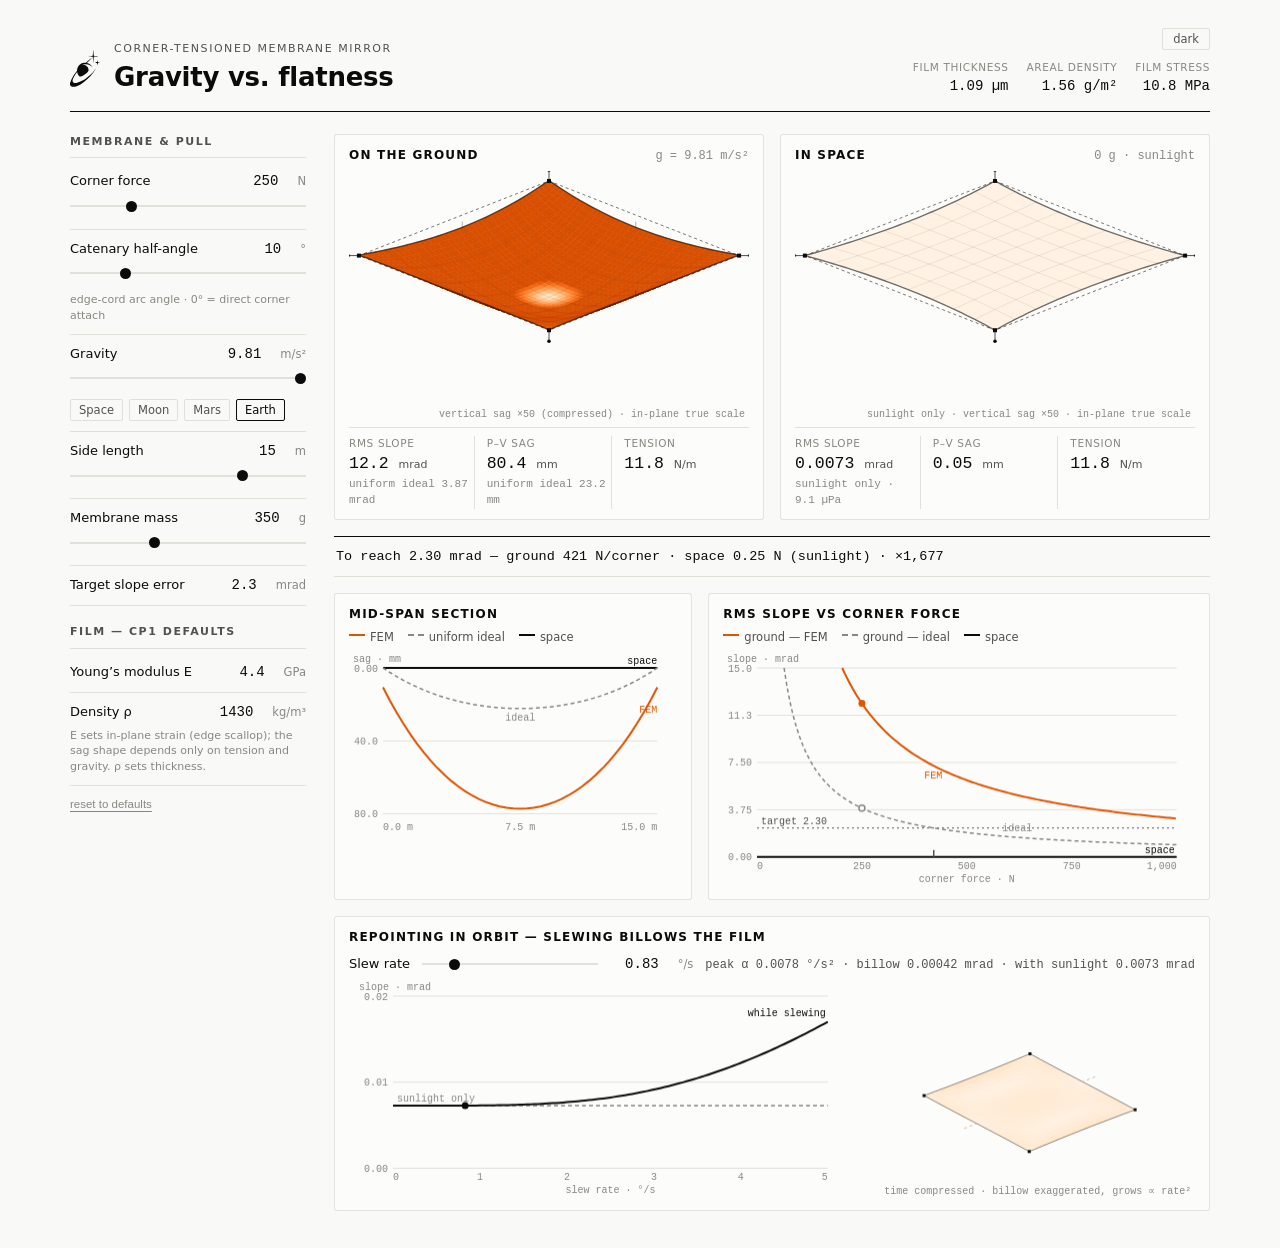
==== commit f8118eec: "Light mode default, brighter orange slope ramps, drop repointing sub-caption" ====
--- a/index.html
+++ b/index.html
@@ -151,16 +151,14 @@
 .slewctl label{font-size:13px}
 .slewctl input[type=range]{flex:1;min-width:120px;margin-top:0;align-self:center}
 .slewout{font-size:12px;color:var(--ink2)}
-.subcap{font-size:11px;color:var(--muted);margin-top:3px}
 
 @media (prefers-reduced-motion:reduce){*{transition:none!important}}
 </style>
 <script>
-/* theme before first paint: ?theme=dark|light wins, else OS preference */
+/* theme before first paint: light by default; ?theme=dark opts in */
 (function () {
   var q = new URLSearchParams(location.search).get('theme');
-  document.documentElement.dataset.theme = (q === 'dark' || q === 'light') ? q :
-    matchMedia('(prefers-color-scheme: dark)').matches ? 'dark' : 'light';
+  document.documentElement.dataset.theme = q === 'dark' ? 'dark' : 'light';
 })();
 </script>
 </head>
@@ -314,7 +312,6 @@
   <section class="row3">
     <figure class="chart">
       <figcaption>Repointing in orbit — slewing billows the film</figcaption>
-      <div class="subcap">turning to a new target accelerates the film; it lags and S-bows, then flattens — sunlight sets the floor</div>
       <div class="slewctl">
         <label for="rngSlew">Slew rate</label>
         <input id="rngSlew" type="range" min="0" max="5" step="0.01" value="0.83">
@@ -861,13 +858,13 @@
     ink: '#0b0b0b', ink2: '#52514e', muted: '#898781', grid: '#e1e0d9',
     axis: '#c3c2b7', surface: '#fcfcfb', accent: '#e05500', space: '#0b0b0b',
     inkRGB: '11,11,11',
-    ramp: ['#ffe9d6', '#ffcf9e', '#fca55c', '#e87613', '#b25000', '#6e3000'],
+    ramp: ['#fff1e3', '#ffd9ae', '#ffb877', '#ff9345', '#f76b16', '#d84f00'],
   },
   dark: {
     ink: '#f5f4f0', ink2: '#c3c2b7', muted: '#8f8d86', grid: '#2c2c2a',
     axis: '#4a4a46', surface: '#1a1a19', accent: '#d95926', space: '#f5f4f0',
     inkRGB: '245,244,240',
-    ramp: ['#2b1c10', '#54300e', '#8a4a0a', '#c66a14', '#f68d33', '#ffbe8a'],
+    ramp: ['#3a2412', '#6b3d12', '#a3550e', '#e07018', '#ff9440', '#ffcb9b'],
   },
 };
 for (const t of Object.values(THEMES))
@@ -1800,10 +1797,8 @@
   for (const id of ids) $(id).value = state[key];
 presetBtns.forEach(b => b.setAttribute('aria-pressed', String(+b.dataset.g === state.g)));
 
-/* theme: the pre-paint <head> script already chose (?theme= or OS); adopt it */
+/* theme: light by default (the pre-paint <head> script honors ?theme=dark) */
 setTheme(document.documentElement.dataset.theme === 'dark' ? 'dark' : 'light');
-matchMedia('(prefers-color-scheme: dark)')
-  .addEventListener('change', e => setTheme(e.matches ? 'dark' : 'light'));
 $('themeBtn').addEventListener('click', () =>
   setTheme(document.documentElement.dataset.theme === 'dark' ? 'light' : 'dark'));
 
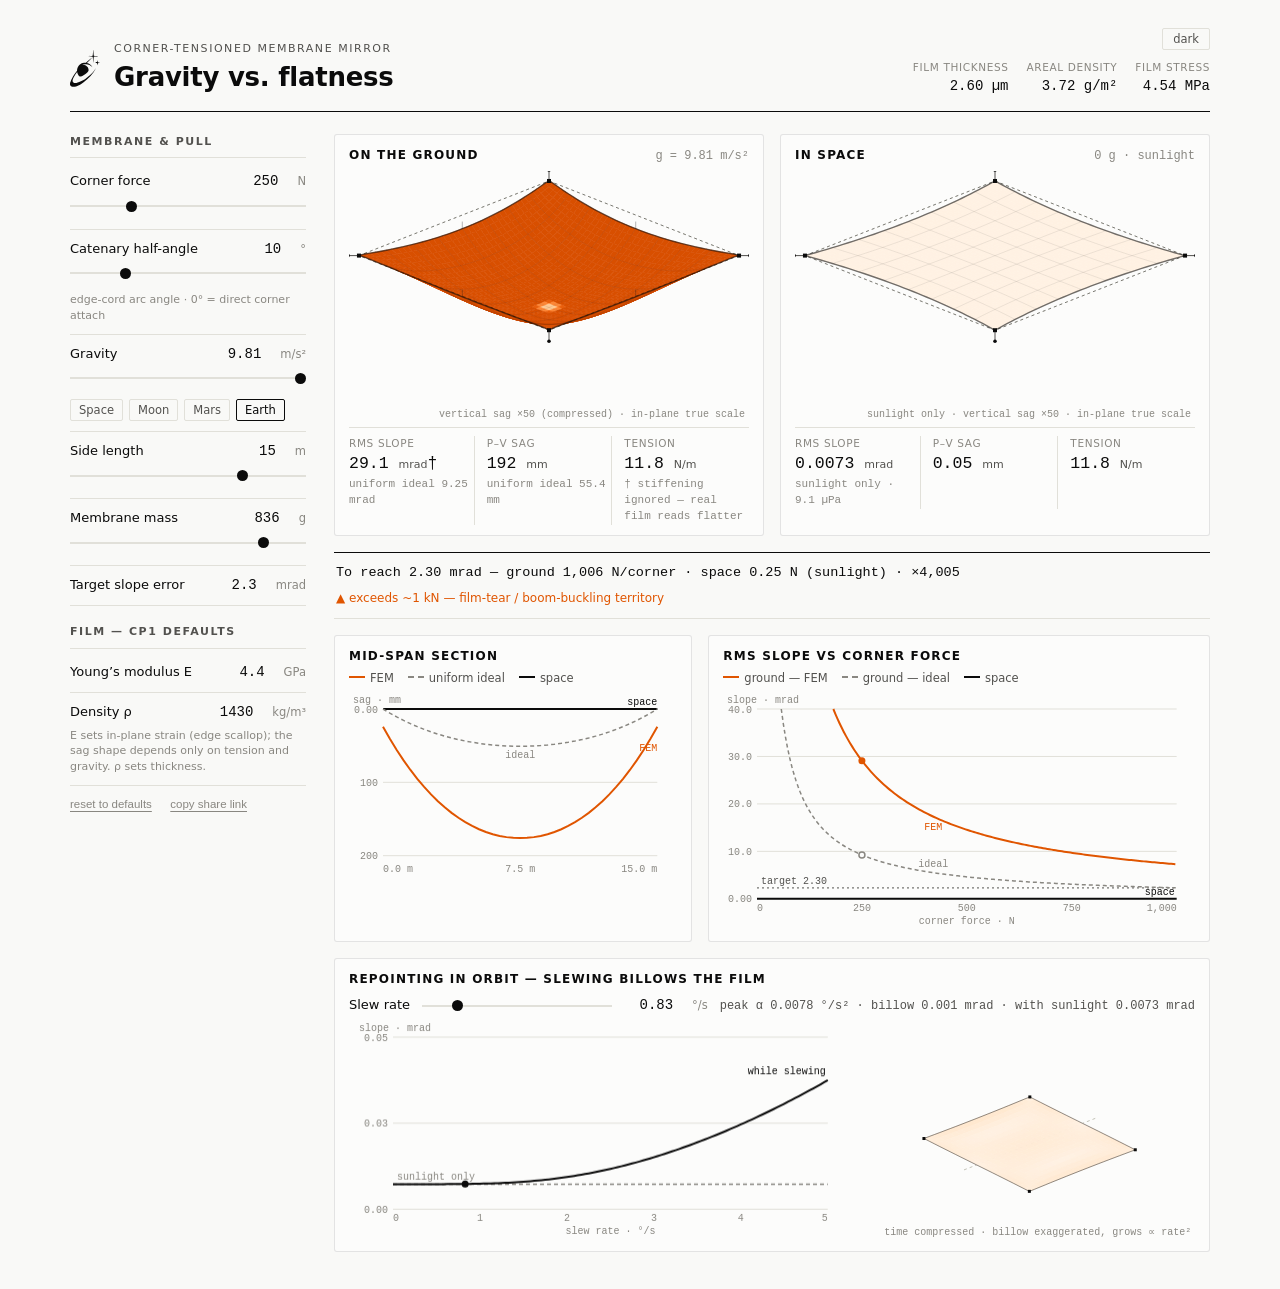
==== commit 7720d6e6: "Real-film default (2.60 um), copy-share-link button, CI test workflow, corner-bar attachment note" ====
--- a/index.html
+++ b/index.html
@@ -220,8 +220,8 @@
 
   <div class="ctl">
     <div class="ctlrow"><label for="rngM">Membrane mass</label>
-      <span class="ctlval"><input class="num" id="numM" type="number" min="1" max="1000" step="1" value="350" aria-label="Membrane mass, grams"><span class="unit">g</span></span></div>
-    <input id="rngM" type="range" min="1" max="1000" step="1" value="350">
+      <span class="ctlval"><input class="num" id="numM" type="number" min="1" max="1000" step="1" value="836" aria-label="Membrane mass, grams"><span class="unit">g</span></span></div>
+    <input id="rngM" type="range" min="1" max="1000" step="1" value="836">
   </div>
 
   <div class="ctl">
@@ -241,6 +241,7 @@
   </div>
 
   <button class="reset" type="button" id="btnReset">reset to defaults</button>
+  <button class="reset" type="button" id="btnShare" style="margin-left:14px">copy share link</button>
 </aside>
 
 <main>
@@ -832,7 +833,8 @@
 const CFG = { nn: 41, nu: 0.34, maxIter: 30, floorFrac: 0.02 };
 const P_SUN = 9.1e-6;                      // Pa, solar radiation pressure — the only static load in space
 const SLEW_ACC = 0.65;                     // peak alpha ≈ 0.65·omega² for an overhead tracking pass
-const DEFAULTS = { F: 250, g: 9.81, L: 15, massG: 350, tgt: 2.3, E_GPa: 4.4, rho: 1430,
+/* massG default gives the real coated-stack film: t = m/(ρL²) = 2.60 µm */
+const DEFAULTS = { F: 250, g: 9.81, L: 15, massG: 836, tgt: 2.3, E_GPa: 4.4, rho: 1430,
                    phiDeg: 10, slew: 0.83 };
 const state = { ...DEFAULTS };
 /* shareable state via query string, e.g. ?g=1.62&F=400 (no storage APIs used) */
@@ -1771,6 +1773,20 @@
   if (!reduceMotion) anim.gAmp.v = 0.25;
   setters.g(+b.dataset.g);
 }));
+/* share the exact current state as a URL (only non-default keys) */
+$('btnShare').addEventListener('click', () => {
+  const qp = new URLSearchParams();
+  for (const [q, key] of Object.entries(QMAP))
+    if (state[key] !== DEFAULTS[key]) qp.set(q, state[key]);
+  if (document.documentElement.dataset.theme === 'dark') qp.set('theme', 'dark');
+  const url = location.href.split(/[?#]/)[0] + (qp.toString() ? '?' + qp.toString() : '');
+  const btn = $('btnShare'), old = btn.textContent;
+  const flash = msg => { btn.textContent = msg; setTimeout(() => { btn.textContent = old; }, 1500); };
+  if (navigator.clipboard && navigator.clipboard.writeText)
+    navigator.clipboard.writeText(url).then(() => flash('copied ✓'), () => flash(url));
+  else flash(url);
+});
+
 $('btnReset').addEventListener('click', () => {
   setters.F(DEFAULTS.F); setters.phiDeg(DEFAULTS.phiDeg); setters.g(DEFAULTS.g);
   setters.L(DEFAULTS.L); setters.massG(DEFAULTS.massG); setters.tgt(DEFAULTS.tgt);
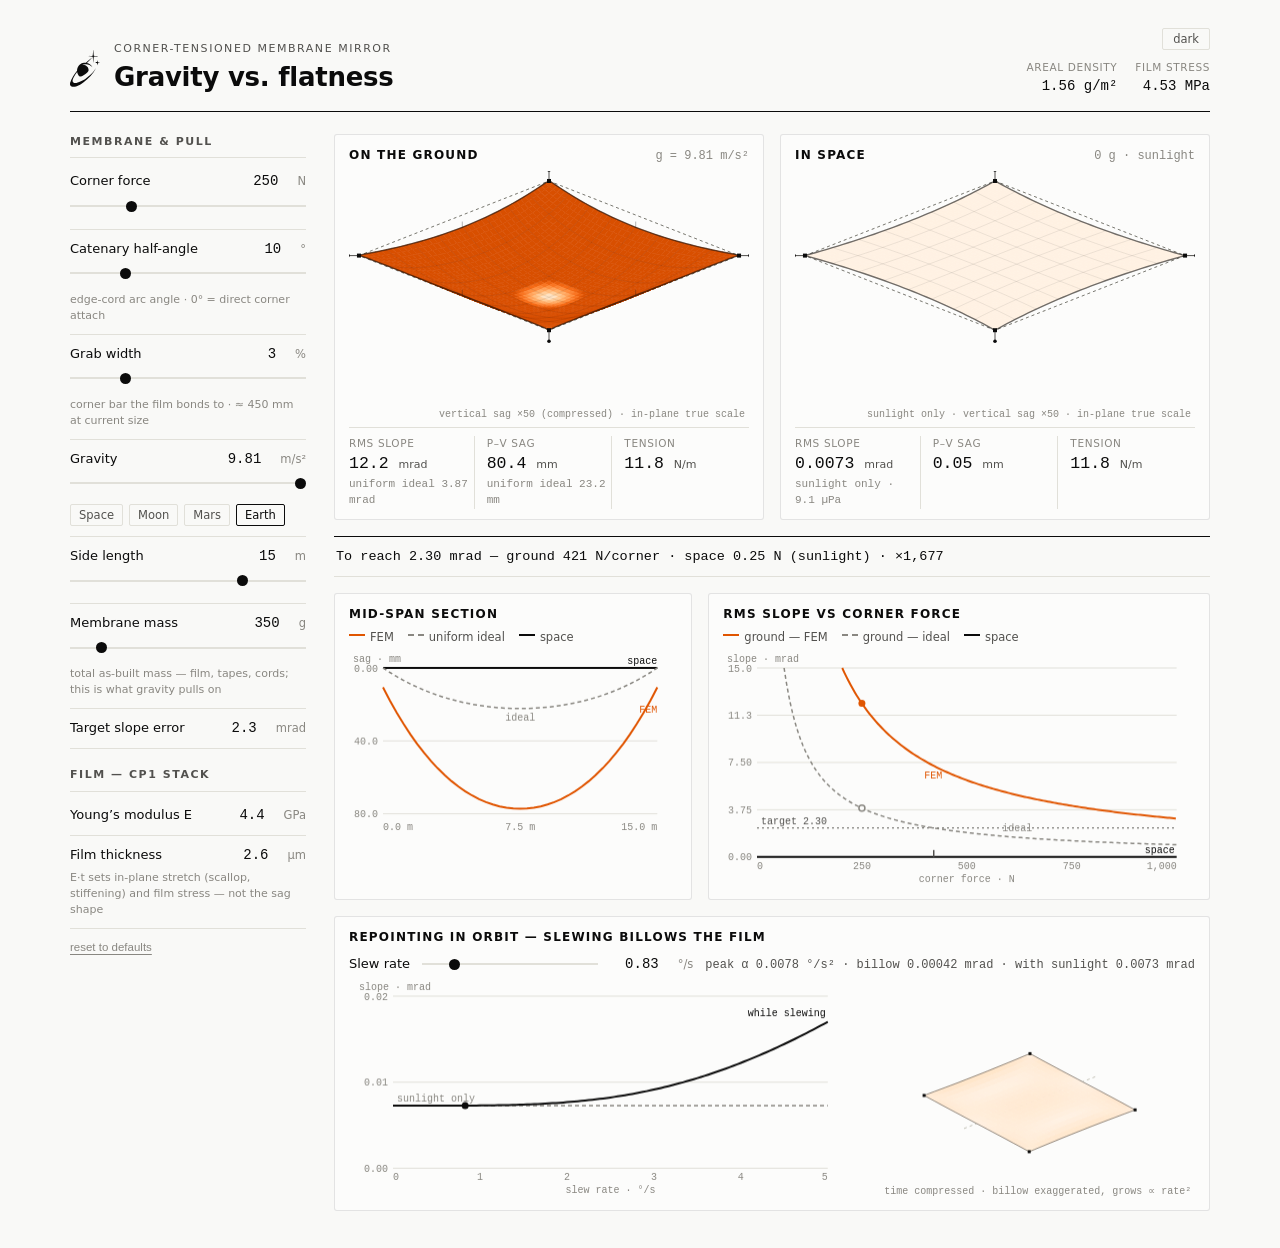
==== commit e8490c29: "Decouple total mass from film thickness (direct input, density removed), adjustable grab width, drop" ====
--- a/index.html
+++ b/index.html
@@ -176,7 +176,6 @@
   <div class="hright">
     <button type="button" class="themebtn" id="themeBtn" aria-label="Switch theme">dark</button>
     <div class="chips" role="group" aria-label="Derived film properties">
-      <div class="chip"><span class="lbl">film thickness</span><span class="val" id="chipT">—</span></div>
       <div class="chip"><span class="lbl">areal density</span><span class="val" id="chipSig">—</span></div>
       <div class="chip"><span class="lbl">film stress</span><span class="val" id="chipStress">—</span></div>
     </div>
@@ -198,6 +197,13 @@
       <span class="ctlval"><input class="num" id="numPhi" type="number" min="0" max="45" step="1" value="10" aria-label="Catenary cord arc half-angle, degrees"><span class="unit">°</span></span></div>
     <input id="rngPhi" type="range" min="0" max="45" step="1" value="10">
     <div class="ctlnote">edge-cord arc angle · 0° = direct corner attach <span class="solving" id="phiStatus"></span></div>
+  </div>
+
+  <div class="ctl">
+    <div class="ctlrow"><label for="rngGrab">Grab width</label>
+      <span class="ctlval"><input class="num" id="numGrab" type="number" min="1" max="10" step="0.5" value="3" aria-label="Corner grab bar width, percent of side"><span class="unit">%</span></span></div>
+    <input id="rngGrab" type="range" min="1" max="10" step="0.5" value="3">
+    <div class="ctlnote">corner bar the film bonds to · <span id="grabNote">—</span></div>
   </div>
 
   <div class="ctl">
@@ -220,8 +226,9 @@
 
   <div class="ctl">
     <div class="ctlrow"><label for="rngM">Membrane mass</label>
-      <span class="ctlval"><input class="num" id="numM" type="number" min="1" max="1000" step="1" value="836" aria-label="Membrane mass, grams"><span class="unit">g</span></span></div>
-    <input id="rngM" type="range" min="1" max="1000" step="1" value="836">
+      <span class="ctlval"><input class="num" id="numM" type="number" min="1" max="3000" step="1" value="350" aria-label="Total membrane assembly mass, grams"><span class="unit">g</span></span></div>
+    <input id="rngM" type="range" min="1" max="3000" step="1" value="350">
+    <div class="ctlnote">total as-built mass — film, tapes, cords; this is what gravity pulls on</div>
   </div>
 
   <div class="ctl">
@@ -229,19 +236,18 @@
       <span class="ctlval"><input class="num" id="numTgt" type="number" min="0.1" max="20" step="0.1" value="2.3" aria-label="Target RMS slope error, milliradians"><span class="unit">mrad</span></span></div>
   </div>
 
-  <h2 style="margin-top:18px">Film — CP1 defaults</h2>
+  <h2 style="margin-top:18px">Film — CP1 stack</h2>
   <div class="ctl">
     <div class="ctlrow"><label for="numE">Young’s modulus E</label>
       <span class="ctlval"><input class="num" id="numE" type="number" min="0.1" max="500" step="0.1" value="4.4" aria-label="Young's modulus, gigapascals"><span class="unit">GPa</span></span></div>
   </div>
   <div class="ctl">
-    <div class="ctlrow"><label for="numRho">Density ρ</label>
-      <span class="ctlval"><input class="num" id="numRho" type="number" min="500" max="5000" step="10" value="1430" aria-label="Film density, kilograms per cubic meter"><span class="unit">kg/m³</span></span></div>
-    <div class="ctlnote">E sets in-plane strain (edge scallop); the sag shape depends only on tension and gravity. ρ sets thickness.</div>
+    <div class="ctlrow"><label for="numT">Film thickness</label>
+      <span class="ctlval"><input class="num" id="numT" type="number" min="0.5" max="100" step="0.1" value="2.6" aria-label="Film thickness, micrometers"><span class="unit">µm</span></span></div>
+    <div class="ctlnote">E·t sets in-plane stretch (scallop, stiffening) and film stress — not the sag shape</div>
   </div>
 
   <button class="reset" type="button" id="btnReset">reset to defaults</button>
-  <button class="reset" type="button" id="btnShare" style="margin-left:14px">copy share link</button>
 </aside>
 
 <main>
@@ -833,15 +839,18 @@
 const CFG = { nn: 41, nu: 0.34, maxIter: 30, floorFrac: 0.02 };
 const P_SUN = 9.1e-6;                      // Pa, solar radiation pressure — the only static load in space
 const SLEW_ACC = 0.65;                     // peak alpha ≈ 0.65·omega² for an overhead tracking pass
-/* massG default gives the real coated-stack film: t = m/(ρL²) = 2.60 µm */
-const DEFAULTS = { F: 250, g: 9.81, L: 15, massG: 836, tgt: 2.3, E_GPa: 4.4, rho: 1430,
-                   phiDeg: 10, slew: 0.83 };
+/* massG = TOTAL as-built mass (film + tapes + cords) — it alone sets the
+ * gravity load. tUm = film thickness, a direct input: it only enters through
+ * E·t (in-plane stretch, stiffening, film stress), never the sag shape. */
+const DEFAULTS = { F: 250, g: 9.81, L: 15, massG: 350, tgt: 2.3, E_GPa: 4.4, tUm: 2.6,
+                   phiDeg: 10, grabPct: 3, slew: 0.83 };
 const state = { ...DEFAULTS };
 /* shareable state via query string, e.g. ?g=1.62&F=400 (no storage APIs used) */
-const QMAP = { F: 'F', g: 'g', L: 'L', m: 'massG', tgt: 'tgt', E: 'E_GPa', rho: 'rho',
-               phi: 'phiDeg', slew: 'slew' };
-const QLIM = { F: [0, 1000], g: [0, 9.81], L: [0.5, 20], massG: [1, 1000], tgt: [0.1, 20],
-               E_GPa: [0.1, 500], rho: [500, 5000], phiDeg: [0, 45], slew: [0, 5] };
+const QMAP = { F: 'F', g: 'g', L: 'L', m: 'massG', tgt: 'tgt', E: 'E_GPa', t: 'tUm',
+               phi: 'phiDeg', grab: 'grabPct', slew: 'slew' };
+const QLIM = { F: [0, 1000], g: [0, 9.81], L: [0.5, 20], massG: [1, 3000], tgt: [0.1, 20],
+               E_GPa: [0.1, 500], tUm: [0.5, 100], phiDeg: [0, 45], grabPct: [1, 10],
+               slew: [0, 5] };
 {
   const qs = new URLSearchParams(location.search);
   for (const [q, key] of Object.entries(QMAP)) {
@@ -887,7 +896,7 @@
 
 const $ = id => document.getElementById(id);
 const els = {
-  chips: { t: $('chipT'), sig: $('chipSig'), stress: $('chipStress') },
+  chips: { sig: $('chipSig'), stress: $('chipStress') },
   g: {
     slope: $('stGslope'), slopeI: $('stGslopeI'), sag: $('stGsag'), sagI: $('stGsagI'),
     ten: $('stGten'), note: $('stGnote'), cv: $('cvG'), lbl: $('lblG'),
@@ -913,14 +922,14 @@
 /* ------------------------------ physics glue ---------------------------- */
 function derived() {
   const L = state.L, mass = state.massG / 1000, F = state.F;
-  const g = state.g, E = state.E_GPa * 1e9, rho = state.rho;
-  const sigma = analytic.sigma(mass, L);
-  const t = analytic.thick(mass, rho, L);
+  const g = state.g, E = state.E_GPa * 1e9;
+  const sigma = analytic.sigma(mass, L);               // total mass / area — the gravity load
+  const t = state.tUm * 1e-6;                          // film thickness, direct input
   const N = analytic.tension(F, L);                    // reference convention F/(√2 L)
   const Feff = Math.max(F, 1);                         // slack guard for 1/F scales
   const p = analytic.pressure(sigma, g);
   return {
-    L, mass, F, g, E, rho, sigma, t, N, p,
+    L, mass, F, g, E, sigma, t, N, p,
     sScale: sigma * g * L * L / Feff,                  // rad per unit slope coeff (gravity)
     wScale: sigma * g * L * L * L / Feff,              // m per unit ŵ (gravity)
     sScaleSun: P_SUN * L * L / Feff,                   // same, solar pressure only (space)
@@ -951,9 +960,14 @@
   };
 }
 const solver = { cache: new Map(), busy: false, queued: null, worker: null };
-const phiKey = () => Math.round(state.phiDeg);
+/* the dimensionless solve depends on the cord angle AND the grab width */
+const solveKey = () => Math.round(state.phiDeg) + '|' + Math.round(state.grabPct * 2);
+function msgFor(key) {
+  const [phiK, grabK2] = key.split('|').map(Number);
+  return { ...CFG, key, phiKey: phiK, phi: phiK * Math.PI / 180, rTab: grabK2 / 200 };
+}
 function requestShapes() {
-  const k = phiKey();
+  const k = solveKey();
   if (solver.cache.has(k)) {
     if (shapes !== solver.cache.get(k)) { applyShapes(solver.cache.get(k), false); }
     els.phiStatus.textContent = '';
@@ -965,19 +979,19 @@
 }
 function pumpSolver() {
   if (solver.busy || solver.queued === null) return;
-  const k = solver.queued; solver.queued = null; solver.busy = true;
-  const msg = { ...CFG, phi: k * Math.PI / 180, phiKey: k };
+  const msg = msgFor(solver.queued);
+  solver.queued = null; solver.busy = true;
   if (solver.worker) solver.worker.postMessage(msg);
   else setTimeout(() => {                                // no-worker fallback
     const sh = buildShapes(msg.nn, msg.nu, msg);
-    const p = packShapes(sh); p.phiKey = k;
+    const p = packShapes(sh); p.phiKey = msg.phiKey; p.key = msg.key;
     onSolved(p);
   }, 30);
 }
 function onSolved(p) {
   solver.busy = false;
-  solver.cache.set(p.phiKey, p);
-  if (p.phiKey === phiKey() && solver.queued === null) {
+  solver.cache.set(p.key, p);
+  if (p.key === solveKey() && solver.queued === null) {
     els.phiStatus.textContent = '';
     applyShapes(p, !shapes);
   }
@@ -1008,7 +1022,7 @@
   try {
     const src = document.getElementById('physics-core').textContent +
       ';self.onmessage=function(e){var sh=buildShapes(e.data.nn,e.data.nu,e.data);' +
-      'var p=(' + packShapes.toString() + ')(sh);p.phiKey=e.data.phiKey;' +
+      'var p=(' + packShapes.toString() + ')(sh);p.phiKey=e.data.phiKey;p.key=e.data.key;' +
       'postMessage(p,[p.whatT.buffer,p.slopesT.buffer,p.whatS.buffer,p.whatR.buffer,' +
       'p.slopesR.buffer,p.uhat.buffer,p.wstate.buffer,p.thetaW.buffer]);};';
     solver.worker = new Worker(URL.createObjectURL(new Blob([src], { type: 'text/javascript' })));
@@ -1017,7 +1031,7 @@
      * re-queuing the angle we were waiting for */
     const failover = () => {
       solver.worker = null; solver.busy = false;
-      if (solver.queued === null) solver.queued = phiKey();
+      if (solver.queued === null) solver.queued = solveKey();
       pumpSolver();
     };
     solver.worker.onerror = failover;
@@ -1042,9 +1056,9 @@
 function update() {
   const d = derived();
 
-  /* chips */
-  els.chips.t.textContent = fmt(d.t * 1e6, 2) + ' µm';
+  /* chips + grab-width note */
   els.chips.sig.textContent = fmt(d.sigma * 1e3, 2) + ' g/m²';
+  $('grabNote').textContent = '≈ ' + fmt(state.grabPct / 100 * d.L * 1000, 0) + ' mm at current size';
   els.chips.stress.textContent = d.t > 0 ? fmtAuto(d.N / d.t / 1e6) + ' MPa' : '—';
 
   /* per-environment readouts (ground = current g, space = 0) */
@@ -1741,12 +1755,13 @@
 const setters = {
   F: bindPair('rngF', 'numF', 'F'),
   phiDeg: bindPair('rngPhi', 'numPhi', 'phiDeg'),
+  grabPct: bindPair('rngGrab', 'numGrab', 'grabPct'),
   g: bindPair('rngG', 'numG', 'g'),
   L: bindPair('rngL', 'numL', 'L'),
   massG: bindPair('rngM', 'numM', 'massG'),
   tgt: bindPair(null, 'numTgt', 'tgt'),
   E_GPa: bindPair(null, 'numE', 'E_GPa'),
-  rho: bindPair(null, 'numRho', 'rho'),
+  tUm: bindPair(null, 'numT', 'tUm'),
   slew: bindPair('rngSlew', 'numSlew', 'slew'),
 };
 
@@ -1762,7 +1777,7 @@
         }
     presetBtns.forEach(b => b.setAttribute('aria-pressed', String(+b.dataset.g === state.g)));
   }
-  if (key === 'phiDeg') requestShapes();               // may need a fresh solve
+  if (key === 'phiDeg' || key === 'grabPct') requestShapes();   // may need a fresh solve
   anim.gAmp.t = 1;
   update();
   scheduleTick();
@@ -1773,24 +1788,8 @@
   if (!reduceMotion) anim.gAmp.v = 0.25;
   setters.g(+b.dataset.g);
 }));
-/* share the exact current state as a URL (only non-default keys) */
-$('btnShare').addEventListener('click', () => {
-  const qp = new URLSearchParams();
-  for (const [q, key] of Object.entries(QMAP))
-    if (state[key] !== DEFAULTS[key]) qp.set(q, state[key]);
-  if (document.documentElement.dataset.theme === 'dark') qp.set('theme', 'dark');
-  const url = location.href.split(/[?#]/)[0] + (qp.toString() ? '?' + qp.toString() : '');
-  const btn = $('btnShare'), old = btn.textContent;
-  const flash = msg => { btn.textContent = msg; setTimeout(() => { btn.textContent = old; }, 1500); };
-  if (navigator.clipboard && navigator.clipboard.writeText)
-    navigator.clipboard.writeText(url).then(() => flash('copied ✓'), () => flash(url));
-  else flash(url);
-});
-
 $('btnReset').addEventListener('click', () => {
-  setters.F(DEFAULTS.F); setters.phiDeg(DEFAULTS.phiDeg); setters.g(DEFAULTS.g);
-  setters.L(DEFAULTS.L); setters.massG(DEFAULTS.massG); setters.tgt(DEFAULTS.tgt);
-  setters.E_GPa(DEFAULTS.E_GPa); setters.rho(DEFAULTS.rho); setters.slew(DEFAULTS.slew);
+  for (const key of Object.keys(setters)) setters[key](DEFAULTS[key]);
 });
 
 /* hover wiring */
@@ -1807,8 +1806,8 @@
 
 /* reflect (possibly query-overridden) state into the controls */
 for (const [ids, key] of [[['rngF', 'numF'], 'F'], [['rngPhi', 'numPhi'], 'phiDeg'],
-  [['rngG', 'numG'], 'g'], [['rngL', 'numL'], 'L'], [['rngM', 'numM'], 'massG'],
-  [['numTgt'], 'tgt'], [['numE'], 'E_GPa'], [['numRho'], 'rho'],
+  [['rngGrab', 'numGrab'], 'grabPct'], [['rngG', 'numG'], 'g'], [['rngL', 'numL'], 'L'],
+  [['rngM', 'numM'], 'massG'], [['numTgt'], 'tgt'], [['numE'], 'E_GPa'], [['numT'], 'tUm'],
   [['rngSlew', 'numSlew'], 'slew']])
   for (const id of ids) $(id).value = state[key];
 presetBtns.forEach(b => b.setAttribute('aria-pressed', String(+b.dataset.g === state.g)));
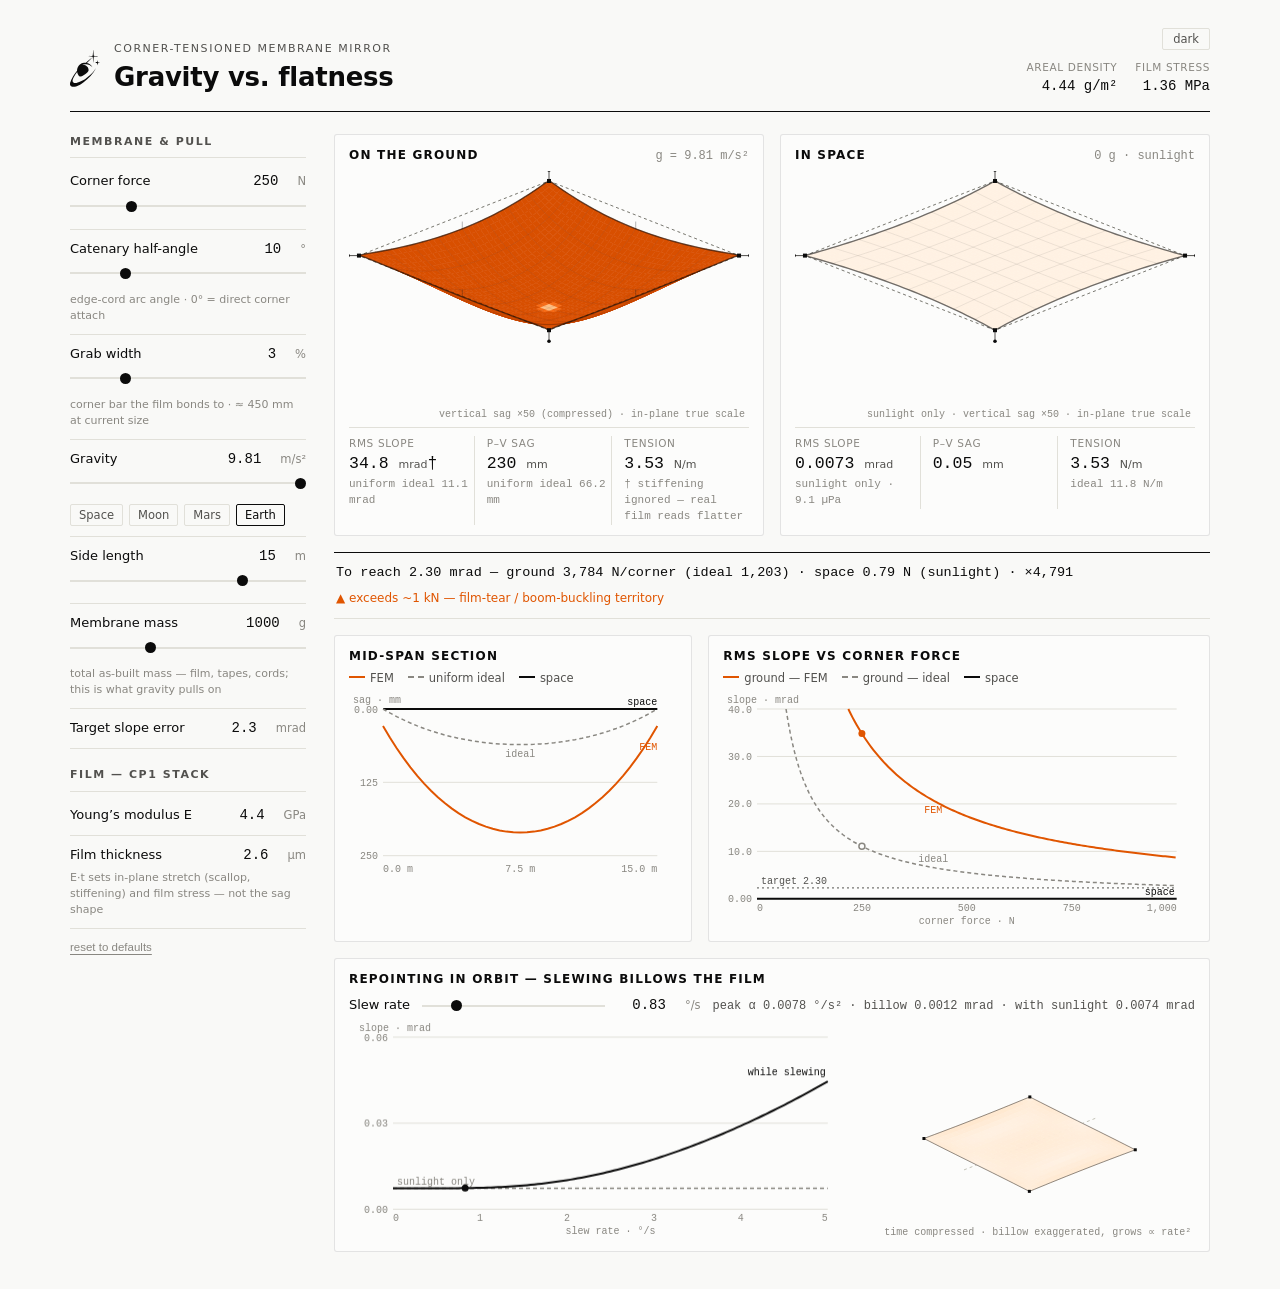
==== commit 80fca2c6: "Review fixes: FEM-consistent tension/stress/required-force readouts, wrinkle (1-nu^2) modulus, equil" ====
--- a/index.html
+++ b/index.html
@@ -226,8 +226,8 @@
 
   <div class="ctl">
     <div class="ctlrow"><label for="rngM">Membrane mass</label>
-      <span class="ctlval"><input class="num" id="numM" type="number" min="1" max="3000" step="1" value="350" aria-label="Total membrane assembly mass, grams"><span class="unit">g</span></span></div>
-    <input id="rngM" type="range" min="1" max="3000" step="1" value="350">
+      <span class="ctlval"><input class="num" id="numM" type="number" min="1" max="3000" step="1" value="1000" aria-label="Total membrane assembly mass, grams"><span class="unit">g</span></span></div>
+    <input id="rngM" type="range" min="1" max="3000" step="1" value="1000">
     <div class="ctlnote">total as-built mass — film, tapes, cords; this is what gravity pulls on</div>
   </div>
 
@@ -614,7 +614,8 @@
           [sn*sn, cs*cs, -cs*sn],
           [-2*cs*sn, 2*cs*sn, cs*cs - sn*sn],
         ];
-        const Ds = [[1,0,0],[0,kResid,0],[0,0,kResid]];
+        /* uniaxial modulus is Et, i.e. (1 - nu^2) in units of Et/(1-nu^2) */
+        const Ds = [[1 - nu * nu, 0, 0], [0, kResid, 0], [0, 0, kResid]];
         Dt = [[0,0,0],[0,0,0],[0,0,0]];
         for (let r = 0; r < 3; r++) for (let cc = 0; cc < 3; cc++) {
           let s = 0;
@@ -622,6 +623,15 @@
             s += T[k1][r] * Ds[k1][k2] * T[k2][cc];
           Dt[r][cc] = s;
         }
+      }
+      /* stress resultants from the material that PRODUCED this solve — kept
+       * in equilibrium with u even when the loop exits at maxIter (the damped
+       * update below is for the NEXT pass only) */
+      {
+        const D = Dm.subarray(e * 9, e * 9 + 9);
+        stresses[e * 3]     = D[0] * exx + D[1] * eyy + D[2] * gxy;
+        stresses[e * 3 + 1] = D[3] * exx + D[4] * eyy + D[5] * gxy;
+        stresses[e * 3 + 2] = D[6] * exx + D[7] * eyy + D[8] * gxy;
       }
       /* damped update to avoid state chatter: full steps first, then heavier
        * damping so the material field settles instead of oscillating */
@@ -637,14 +647,6 @@
     if (iter > 4 && changed === 0 && maxDD < 5e-3) break;
   }
 
-  /* final stress resultants from the converged material state */
-  for (let e = 0; e < ne; e++) {
-    const D = Dm.subarray(e * 9, e * 9 + 9);
-    const [exx, eyy, gxy] = [strains[e*3], strains[e*3+1], strains[e*3+2]];
-    stresses[e * 3]     = D[0]*exx + D[1]*eyy + D[2]*gxy;
-    stresses[e * 3 + 1] = D[3]*exx + D[4]*eyy + D[5]*gxy;
-    stresses[e * 3 + 2] = D[6]*exx + D[7]*eyy + D[8]*gxy;
-  }
   /* wrinkle directions (major principal strain) for display */
   const thetaW = new Float64Array(ne);
   for (let e = 0; e < ne; e++)
@@ -842,7 +844,7 @@
 /* massG = TOTAL as-built mass (film + tapes + cords) — it alone sets the
  * gravity load. tUm = film thickness, a direct input: it only enters through
  * E·t (in-plane stretch, stiffening, film stress), never the sag shape. */
-const DEFAULTS = { F: 250, g: 9.81, L: 15, massG: 350, tgt: 2.3, E_GPa: 4.4, tUm: 2.6,
+const DEFAULTS = { F: 250, g: 9.81, L: 15, massG: 1000, tgt: 2.3, E_GPa: 4.4, tUm: 2.6,
                    phiDeg: 10, grabPct: 3, slew: 0.83 };
 const state = { ...DEFAULTS };
 /* shareable state via query string, e.g. ?g=1.62&F=400 (no storage APIs used) */
@@ -862,8 +864,8 @@
 
 /* ------------------------------- theme -----------------------------------
  * Orange / white / black. Both palettes follow the same roles; canvases read
- * the active one at draw time. No storage — default follows the OS, the
- * header button flips it for the session. */
+ * the active one at draw time. No storage — LIGHT by default; ?theme=dark or
+ * the header button flips it for the session. */
 const THEMES = {
   light: {
     ink: '#0b0b0b', ink2: '#52514e', muted: '#898781', grid: '#e1e0d9',
@@ -966,31 +968,56 @@
   const [phiK, grabK2] = key.split('|').map(Number);
   return { ...CFG, key, phiKey: phiK, phi: phiK * Math.PI / 180, rTab: grabK2 / 200 };
 }
+function cacheGet(k) {                                   // LRU: refresh recency on hit
+  const v = solver.cache.get(k);
+  if (v) { solver.cache.delete(k); solver.cache.set(k, v); }
+  return v;
+}
 function requestShapes() {
   const k = solveKey();
-  if (solver.cache.has(k)) {
-    if (shapes !== solver.cache.get(k)) { applyShapes(solver.cache.get(k), false); }
+  const hit = cacheGet(k);
+  if (hit) {
+    if (shapes !== hit) applyShapes(hit, false);
     els.phiStatus.textContent = '';
     return;
   }
   els.phiStatus.textContent = '· solving…';
   solver.queued = k;
+  pumpSolver();
+}
+/* worker died or hung: retry the in-flight key on the main thread */
+function solverFailover(key) {
+  if (solver.worker) { try { solver.worker.terminate(); } catch (_) {} }
+  solver.worker = null; solver.busy = false;
+  if (solver.queued === null) solver.queued = key;
   pumpSolver();
 }
 function pumpSolver() {
   if (solver.busy || solver.queued === null) return;
   const msg = msgFor(solver.queued);
   solver.queued = null; solver.busy = true;
-  if (solver.worker) solver.worker.postMessage(msg);
-  else setTimeout(() => {                                // no-worker fallback
-    const sh = buildShapes(msg.nn, msg.nu, msg);
-    const p = packShapes(sh); p.phiKey = msg.phiKey; p.key = msg.key;
-    onSolved(p);
+  if (solver.worker) {
+    solver.worker.postMessage(msg);
+    clearTimeout(solver.timer);                          // per-solve watchdog, re-armed every time
+    solver.timer = setTimeout(() => { if (solver.busy) solverFailover(msg.key); }, 10000);
+  } else setTimeout(() => {                              // no-worker fallback
+    try {
+      const sh = buildShapes(msg.nn, msg.nu, msg);
+      const p = packShapes(sh); p.phiKey = msg.phiKey; p.key = msg.key;
+      onSolved(p);
+    } catch (err) {                                      // never wedge the pipeline
+      solver.busy = false;
+      els.phiStatus.textContent = '· solver error';
+      pumpSolver();
+    }
   }, 30);
 }
 function onSolved(p) {
+  clearTimeout(solver.timer);
   solver.busy = false;
   solver.cache.set(p.key, p);
+  while (solver.cache.size > 24)                         // bound retained typed arrays
+    solver.cache.delete(solver.cache.keys().next().value);
   if (p.key === solveKey() && solver.queued === null) {
     els.phiStatus.textContent = '';
     applyShapes(p, !shapes);
@@ -1027,15 +1054,7 @@
       'p.slopesR.buffer,p.uhat.buffer,p.wstate.buffer,p.thetaW.buffer]);};';
     solver.worker = new Worker(URL.createObjectURL(new Blob([src], { type: 'text/javascript' })));
     solver.worker.onmessage = e => onSolved(e.data);
-    /* worker dead or silent: fall back to solving on the main thread,
-     * re-queuing the angle we were waiting for */
-    const failover = () => {
-      solver.worker = null; solver.busy = false;
-      if (solver.queued === null) solver.queued = solveKey();
-      pumpSolver();
-    };
-    solver.worker.onerror = failover;
-    setTimeout(() => { if (!shapes && solver.busy) failover(); }, 6000);
+    solver.worker.onerror = () => solverFailover(solveKey());
   } catch (_) { solver.worker = null; }
   requestShapes();
 })();
@@ -1056,10 +1075,20 @@
 function update() {
   const d = derived();
 
+  /* the tension the film actually carries: the FEM interior resultant.
+   * qInt is the closed form the solver reproduces (q = √2·sinφ/(cosφ+sinφ)
+   * per unit F/L with cords; ≈1.10 for direct corner attach) — the ideal
+   * convention d.N = F/(√2·L) is kept as the labeled secondary. */
+  const qInt = shapes ? (shapes.phiKey > 0
+    ? Math.SQRT2 * Math.sin(shapes.phiKey * Math.PI / 180) /
+      (Math.cos(shapes.phiKey * Math.PI / 180) + Math.sin(shapes.phiKey * Math.PI / 180))
+    : 1.10) : NaN;
+  const Nfem = qInt * d.F / d.L;
+
   /* chips + grab-width note */
   els.chips.sig.textContent = fmt(d.sigma * 1e3, 2) + ' g/m²';
   $('grabNote').textContent = '≈ ' + fmt(state.grabPct / 100 * d.L * 1000, 0) + ' mm at current size';
-  els.chips.stress.textContent = d.t > 0 ? fmtAuto(d.N / d.t / 1e6) + ' MPa' : '—';
+  els.chips.stress.textContent = d.t > 0 && shapes ? fmtSmart(Nfem / d.t / 1e6) + ' MPa' : '—';
 
   /* per-environment readouts (ground = current g, space = 0) */
   els.g.lbl.textContent = 'g = ' + fmt(d.g, 2) + ' m/s²';
@@ -1072,10 +1101,6 @@
    * billow itself creates (stress stiffening, dN ~ E·t·mean(|grad w|^2)/2).
    * When dN rivals the interior tension — small mirrors, shallow cords, low
    * pull — the real film is stiffer than modeled and reads FLATTER. */
-  const qInt = shapes ? (shapes.phiKey > 0
-    ? Math.SQRT2 * Math.sin(shapes.phiKey * Math.PI / 180) /
-      (Math.cos(shapes.phiKey * Math.PI / 180) + Math.sin(shapes.phiKey * Math.PI / 180))
-    : 1.10) : NaN;
   const stiff = shapes
     ? 0.5 * d.E * d.t * Math.pow(truthSlope / 1e3, 2) / (qInt * Math.max(d.F, 1) / d.L)
     : 0;
@@ -1090,10 +1115,10 @@
     els.g.slopeI.textContent = 'uniform ideal ' + fmtAuto(idealSlope) + ' mrad';
     els.g.sagI.textContent = 'uniform ideal ' + fmtAuto(idealSag) + ' mm';
   }
-  els.g.ten.innerHTML = fmtAuto(d.N) + unit('N/m');
+  els.g.ten.innerHTML = (shapes ? fmtSmart(Nfem) : '…') + unit('N/m');
   els.g.note.textContent = !d.slack && regime ? '† beyond small-slope regime'
     : !d.slack && stiff > 0.25 ? '† stiffening ignored — real film reads flatter'
-    : ' ';
+    : 'ideal ' + fmtAuto(d.N) + ' N/m';
 
   /* space: solar radiation pressure is the only transverse load */
   const spSlope = shapes ? shapes.coeffs.ST * d.sScaleSun * 1e3 : NaN;
@@ -1104,20 +1129,24 @@
     els.s.slope.innerHTML = (shapes ? fmtSmart(spSlope) : '…') + unit('mrad');
     els.s.sag.innerHTML = (shapes ? fmtSmart(spSag) : '…') + unit('mm');
   }
-  els.s.ten.innerHTML = fmtAuto(d.N) + unit('N/m');
-
-  /* shared required-force line: same target, both loads */
+  els.s.ten.innerHTML = (shapes ? fmtSmart(Nfem) : '…') + unit('N/m');
+  els.s.note.textContent = 'ideal ' + fmtAuto(d.N) + ' N/m';
+
+  /* shared required-force line — from the FEM curve (ST·σgL²/F = target),
+   * so it agrees with the chart and the panel readouts; ideal shown beside */
   const tgt = state.tgt / 1e3;
-  const FreqS = P_SUN * d.L * d.L / (2 * Math.sqrt(Math.PI) * tgt);   // sunlight only
+  const ST = shapes ? shapes.coeffs.ST : 1 / (2 * Math.sqrt(Math.PI));
+  const FreqS = ST * P_SUN * d.L * d.L / tgt;            // sunlight only
   if (d.g < 0.005) {
     els.reqLine.textContent = '0 g — gravity gone: sunlight alone needs just ' +
       fmtSmart(FreqS) + ' N/corner for ' + fmt(state.tgt, 2) + ' mrad.';
     els.reqFlag.hidden = true;
   } else {
-    const Freq = analytic.Freq(d.sigma, d.g, d.L, tgt);
+    const Freq = ST * d.sigma * d.g * d.L * d.L / tgt;
+    const FreqIdeal = analytic.Freq(d.sigma, d.g, d.L, tgt);
     els.reqLine.textContent = 'To reach ' + fmt(state.tgt, 2) + ' mrad — ground ' +
-      fmt(Freq, 0) + ' N/corner · space ' + fmtSmart(FreqS) +
-      ' N (sunlight) · ×' + fmt(Freq / FreqS, 0);
+      fmt(Freq, 0) + ' N/corner (ideal ' + fmt(FreqIdeal, 0) + ') · space ' +
+      fmtSmart(FreqS) + ' N (sunlight) · ×' + fmt(Freq / FreqS, 0);
     els.reqFlag.hidden = Freq <= 1000;
   }
 
@@ -1487,8 +1516,9 @@
     ctx.fillStyle = TH.muted; ctx.fillText('ideal', X(Flab), Y(Math.min(kIdeal / Flab, ymax)) - 6);
     if (shapes) { ctx.fillStyle = TH.accent; ctx.fillText('FEM', X(0.42 * Fmax), Y(kTruth / (0.42 * Fmax)) + 13); }
 
-    /* required-force marker on the axis (the number lives in the shared line) */
-    const Freq = analytic.Freq(d.sigma, d.g, d.L, state.tgt / 1e3);
+    /* required-force marker on the axis — where the FEM curve meets the
+     * target (the number lives in the shared line) */
+    const Freq = shapes ? kTruth / state.tgt : NaN;
     if (Freq <= Fmax) {
       ctx.strokeStyle = TH.ink2; ctx.lineWidth = 1.5;
       ctx.beginPath(); ctx.moveTo(X(Freq), m.t + ph); ctx.lineTo(X(Freq), m.t + ph - 7); ctx.stroke();
@@ -1734,11 +1764,11 @@
 /* ------------------------------ controls -------------------------------- */
 function bindPair(rngId, numId, key) {
   const rng = $(rngId), num = $(numId);
-  const set = (v, live) => {
+  const set = (v, noSnap) => {
     state[key] = v;
     if (rng) rng.value = v;
     num.value = v;
-    onControl(key, live);
+    onControl(key, noSnap);
   };
   if (rng) {
     rng.addEventListener('input', () => set(parseFloat(rng.value), true));  // no snap mid-drag
@@ -1748,7 +1778,7 @@
     let v = parseFloat(num.value);
     if (!isFinite(v)) v = DEFAULTS[key];
     v = Math.min(parseFloat(num.max), Math.max(parseFloat(num.min), v));
-    set(v);
+    set(v, true);                                        // typed values are exact — never snap
   });
   return set;
 }
@@ -1767,10 +1797,11 @@
 
 const G_PRESETS = [0, 1.62, 3.72, 9.81];
 const presetBtns = [...document.querySelectorAll('.presets button')];
-function onControl(key, live) {
+function onControl(key, noSnap) {
   if (key === 'g') {
-    /* snap the star control to nearby presets — only on release, not mid-drag */
-    if (!live)
+    /* snap the star control to nearby presets — slider release only;
+     * dragging and typed values are taken exactly as given */
+    if (!noSnap)
       for (const p of G_PRESETS)
         if (Math.abs(state.g - p) < 0.22 && state.g !== p) {
           state.g = p; $('rngG').value = p; $('numG').value = p; break;
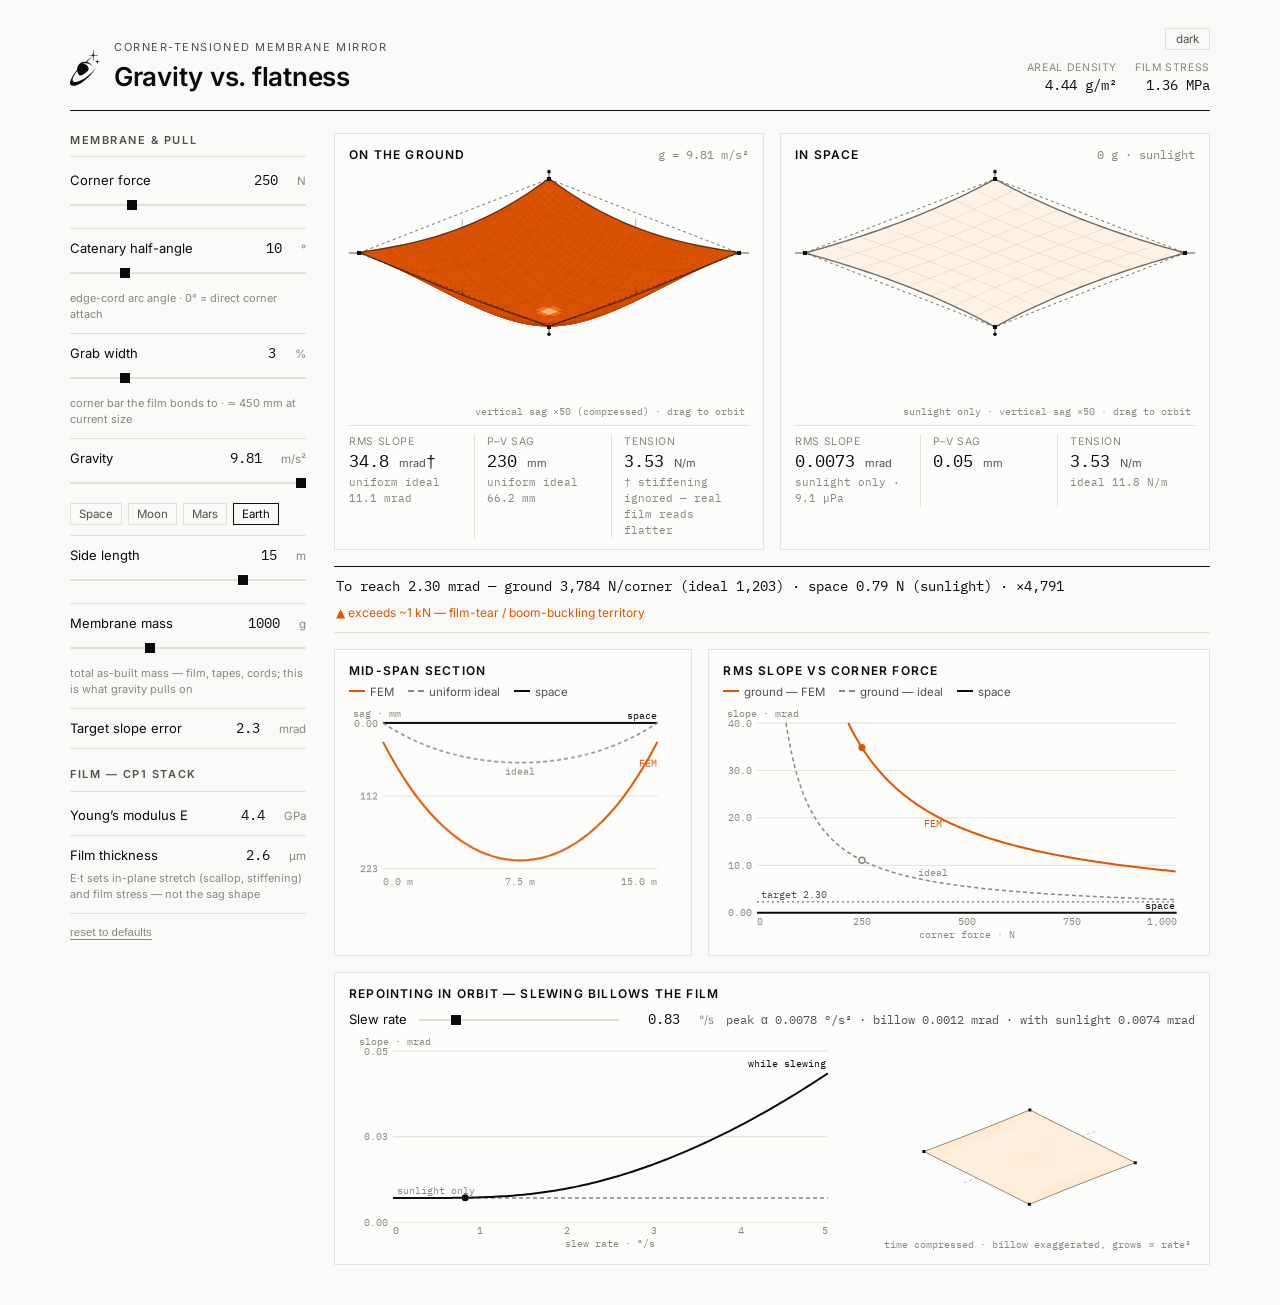
==== commit d721c53d: "Inter + IBM Plex Mono (embedded, self-contained), square instrument styling, drag-to-orbit hero mirr" ====
--- a/index.html
+++ b/index.html
@@ -6,6 +6,10 @@
 <title>Membrane Mirror — Gravity vs. Flatness</title>
 <meta name="description" content="How flat can a corner-tensioned membrane mirror be pulled against gravity — on the ground vs. in orbit.">
 <style>
+/* Embedded latin subsets (fontsource) — keeps the page self-contained. */
+@font-face{font-family:'Inter';font-style:normal;font-weight:400;font-display:swap;src:url([data-uri]) format('woff2')}
+@font-face{font-family:'Inter';font-style:normal;font-weight:600;font-display:swap;src:url([data-uri]) format('woff2')}
+@font-face{font-family:'IBM Plex Mono';font-style:normal;font-weight:400;font-display:swap;src:url([data-uri]) format('woff2')}
 /* ---- lab-figure design system: orange / white / black, themeable -------- */
 :root{
   --page:#f9f9f7; --surface:#fcfcfb;
@@ -14,8 +18,8 @@
   --accent:#e05500;            /* FEM series / brand orange */
   --space:#0b0b0b;             /* space series — ink, always direct-labeled */
   --flag:#e05500;              /* impractical flag: ▲ + text, never color-alone */
-  --sans:system-ui,-apple-system,"Segoe UI",sans-serif;
-  --mono:ui-monospace,"SF Mono","Cascadia Mono",Consolas,monospace;
+  --sans:"Inter",system-ui,-apple-system,"Segoe UI",sans-serif;
+  --mono:"IBM Plex Mono",ui-monospace,"SF Mono","Cascadia Mono",Consolas,monospace;
 }
 :root[data-theme=dark]{
   --page:#0d0d0d; --surface:#1a1a19;
@@ -44,7 +48,7 @@
 .hright{display:flex;flex-direction:column;align-items:flex-end;gap:10px}
 .themebtn{
   font:11.5px var(--sans);color:var(--ink2);background:transparent;
-  border:1px solid var(--grid);border-radius:2px;padding:3px 10px;cursor:pointer;
+  border:1px solid var(--grid);padding:3px 10px;cursor:pointer;
 }
 .themebtn:hover{border-color:var(--axis);color:var(--ink)}
 .chips{display:flex;gap:18px;flex-wrap:wrap;justify-content:flex-end}
@@ -82,16 +86,16 @@
 }
 input[type=range]::-webkit-slider-runnable-track{height:2px;background:var(--grid)}
 input[type=range]::-webkit-slider-thumb{
-  -webkit-appearance:none;width:11px;height:11px;border-radius:50%;
-  background:var(--ink);margin-top:-4.5px;border:none;
+  -webkit-appearance:none;width:10px;height:10px;
+  background:var(--ink);margin-top:-4px;border:none;
 }
 input[type=range]:focus-visible{outline:1px solid var(--accent);outline-offset:4px}
 input[type=range]::-moz-range-track{height:2px;background:var(--grid)}
-input[type=range]::-moz-range-thumb{width:11px;height:11px;border-radius:50%;background:var(--ink);border:none}
+input[type=range]::-moz-range-thumb{width:10px;height:10px;border-radius:0;background:var(--ink);border:none}
 .presets{display:flex;gap:6px;margin-top:8px;flex-wrap:wrap}
 .presets button{
   font:11.5px var(--sans);color:var(--ink2);background:transparent;
-  border:1px solid var(--grid);border-radius:2px;padding:3px 8px;cursor:pointer;
+  border:1px solid var(--grid);padding:3px 8px;cursor:pointer;
 }
 .presets button:hover{border-color:var(--axis)}
 .presets button[aria-pressed=true]{color:var(--ink);border-color:var(--ink)}
@@ -104,7 +108,7 @@
 .hero{display:grid;grid-template-columns:1fr 1fr;gap:16px}
 @media (max-width:640px){.hero{grid-template-columns:1fr}}
 figure.panel{
-  background:var(--surface);border:1px solid var(--border);border-radius:3px;padding:12px 14px 10px;
+  background:var(--surface);border:1px solid var(--border);padding:12px 14px 10px;
 }
 figure.panel figcaption{display:flex;justify-content:space-between;align-items:baseline;gap:8px}
 .envname{font-size:12px;letter-spacing:.10em;text-transform:uppercase;font-weight:600}
@@ -131,7 +135,7 @@
 /* charts */
 .row2{display:grid;grid-template-columns:5fr 7fr;gap:16px}
 @media (max-width:820px){.row2{grid-template-columns:1fr}}
-figure.chart{background:var(--surface);border:1px solid var(--border);border-radius:3px;padding:12px 14px}
+figure.chart{background:var(--surface);border:1px solid var(--border);padding:12px 14px}
 figure.chart figcaption{font-size:12px;letter-spacing:.10em;text-transform:uppercase;font-weight:600}
 .legend{display:flex;gap:14px;flex-wrap:wrap;margin-top:5px;font-size:11.5px;color:var(--ink2)}
 .legend .sw{display:inline-block;vertical-align:middle;width:16px;height:0;margin-right:5px;
@@ -1188,8 +1192,10 @@
     Math.round(a[1] + (b[1] - a[1]) * f) + ',' + Math.round(a[2] + (b[2] - a[2]) * f) + ')';
 }
 
-/* isometric projection constants — low-ish camera so the bow reads */
+/* fixed isometric constants (slew maneuver preview) — low-ish camera */
 const KX = 0.866, KY = 0.34, KZ = 1.0, SAGFRAC = 0.24;
+/* orbitable camera for the hero panels; shared so both stay comparable */
+const cam = { az: Math.PI / 4, el: 0.40 };
 /* ONE fixed vertical exaggeration: the drawn sag varies continuously with the
  * controls (a taut mirror looks flat, a slack one droops), no rescale jumps.
  * Beyond ~SAGFRAC·L the drawn amplitude compresses smoothly (tanh), shape
@@ -1205,12 +1211,19 @@
   const { ctx, w, h } = fitCanvas(cv);
   ctx.clearRect(0, 0, w, h);
   const L = d.L;
-  /* fixed world box: width 2L·KX, height 2L·KY + allowance for sag */
+  /* orbitable axonometric camera (cam is shared by both hero panels so the
+   * comparison stays honest). Fit against the worst-case footprint over all
+   * azimuths so dragging never pumps the zoom. */
+  const ca = Math.cos(cam.az), sa = Math.sin(cam.az);
+  const se = Math.sin(cam.el), ce = Math.cos(cam.el);
   const pad = 10;
-  const sagAllow = SAGFRAC * L * KZ * 1.1;
-  const sc = Math.min((w - 2 * pad) / (2 * L * KX), (h - 2 * pad - 14) / (2 * L * KY + sagAllow));
-  const cx = w / 2, cy = pad + L * KY * sc;
-  const proj = (X, Y, z) => [cx + (X - Y) * KX * sc, cy + (X + Y) * KY * sc + z * KZ * sc];
+  const sagAllow = SAGFRAC * L * 1.1;
+  const halfDiag = L / Math.SQRT2;
+  const sc = Math.min((w - 2 * pad) / (2 * halfDiag),
+                      (h - 2 * pad - 14) / (2 * halfDiag * se + sagAllow * ce));
+  const cx = w / 2, cy = pad + halfDiag * se * sc;
+  const proj = (X, Y, z) => [cx + (X * ca - Y * sa) * sc,
+                             cy + ((X * sa + Y * ca) * se + z * ce) * sc];
 
   if (!shapes || d.slack) {                              // placeholder / slack flat sheet
     ctx.strokeStyle = inkA(.25); ctx.lineWidth = 1;
@@ -1266,11 +1279,16 @@
   ctx.beginPath(); fr.forEach((p,i)=> i?ctx.lineTo(p[0],p[1]):ctx.moveTo(p[0],p[1])); ctx.closePath(); ctx.stroke();
   ctx.restore();
 
-  /* surface quads back-to-front, shaded by local slope */
-  for (let s = 0; s <= 2 * (nn - 2); s++) {              // anti-diagonals: i+j = s
-    for (let i = Math.max(0, s - (nn - 2)); i <= Math.min(nn - 2, s); i++) {
-      const j = s - i;
-      const e = j * (nn - 1) + i;
+  /* surface quads back-to-front (painter order follows the camera azimuth),
+   * shaded by local slope */
+  {
+    const ne1 = nn - 1;
+    const order = drawMembrane.order && drawMembrane.order.length === ne1 * ne1
+      ? drawMembrane.order : (drawMembrane.order = Uint32Array.from({ length: ne1 * ne1 }, (_, k) => k));
+    const dep = e => ((e % ne1) + 0.5) * sa + (((e / ne1) | 0) + 0.5) * ca;
+    order.sort((a, b) => dep(a) - dep(b));
+    for (const e of order) {
+      const i = e % ne1, j = (e / ne1) | 0;
       const n0 = j * nn + i, n1 = n0 + 1, n2 = n0 + nn + 1, n3 = n0 + nn;
       const mr = shapes.slopesT[e] * slSc;
       ctx.fillStyle = rampColor(mr / slMax);
@@ -1302,15 +1320,13 @@
     const i = e % ne1, j = (e / ne1) | 0;
     if (((i + 2 * j) % 3)) continue;                     // thin them out
     const n0 = j * nn + i, n2 = n0 + nn + 1;
-    const mx = (px[n0] + px[n2]) / 2, my = (py[n0] + py[n2]) / 2;
-    /* project the in-plane wrinkle direction */
-    const th = shapes.thetaW[e], dx = Math.cos(th), dy = Math.sin(th);
-    const sx = (dx - dy) * KX, sy = (dx + dy) * KY;
-    const len = 0.55 * hh * L * sc / Math.max(Math.hypot(sx, sy), 1e-9);
-    ctx.beginPath();
-    ctx.moveTo(mx - sx * len / 2, my - sy * len / 2);
-    ctx.lineTo(mx + sx * len / 2, my + sy * len / 2);
-    ctx.stroke();
+    /* stroke along the in-plane wrinkle direction, in world space */
+    const th = shapes.thetaW[e], hl = 0.28 * hh * L;
+    const dx = Math.cos(th) * hl, dy = Math.sin(th) * hl;
+    const mxw = (wx[n0] + wx[n2]) / 2, myw = (wy[n0] + wy[n2]) / 2;
+    const zc = (what[n0] + what[n2]) / 2 * wSc;
+    const pA = proj(mxw - dx, myw - dy, zc), pB = proj(mxw + dx, myw + dy, zc);
+    ctx.beginPath(); ctx.moveTo(pA[0], pA[1]); ctx.lineTo(pB[0], pB[1]); ctx.stroke();
   }
 
   /* membrane edge outline — at φ>0 this is the catenary cord itself */
@@ -1342,16 +1358,14 @@
     }
   }
 
-  /* corner tabs + boom pull stubs */
+  /* corner tabs + boom pull stubs (world-space, so they orbit correctly) */
   ctx.fillStyle = TH.ink; ctx.strokeStyle = TH.ink2; ctx.lineWidth = 1;
-  const corners = [[0, 0, -1, -1], [nn - 1, 0, 1, -1], [0, nn - 1, -1, 1], [nn - 1, nn - 1, 1, 1]];
-  for (const [ci, cj, sx, sy] of corners) {
+  for (const [ci, cj] of [[0, 0], [nn - 1, 0], [0, nn - 1], [nn - 1, nn - 1]]) {
     const n = cj * nn + ci;
-    const bx = (sx - sy) * KX, by = (sx + sy) * KY;
-    const bl = 0.05 * L * sc / Math.hypot(bx, by);
-    ctx.beginPath(); ctx.moveTo(px[n], py[n]);
-    ctx.lineTo(px[n] + bx * bl, py[n] + by * bl); ctx.stroke();
-    ctx.beginPath(); ctx.arc(px[n] + bx * bl, py[n] + by * bl, 1.8, 0, 7); ctx.fill();
+    const dx = (ci ? 1 : -1) * Math.SQRT1_2, dy = (cj ? 1 : -1) * Math.SQRT1_2;
+    const p1 = proj(wx[n] + dx * 0.07 * L, wy[n] + dy * 0.07 * L, 0);
+    ctx.beginPath(); ctx.moveTo(px[n], py[n]); ctx.lineTo(p1[0], p1[1]); ctx.stroke();
+    ctx.beginPath(); ctx.arc(p1[0], p1[1], 1.8, 0, 7); ctx.fill();
     ctx.fillRect(px[n] - 2, py[n] - 2, 4, 4);
   }
 
@@ -1360,7 +1374,7 @@
   ctx.textAlign = 'right';
   ctx.fillText((!gEnv ? 'sunlight only · ' : d.g < 1e-4 ? 'no gravity load · ' : '') +
     'vertical sag ×' + fmt(EXZ, 0) + (compress < 0.98 ? ' (compressed)' : '') +
-    ' · in-plane true scale', w - 4, h - 4);
+    ' · drag to orbit', w - 4, h - 4);
 }
 
 /* ------------------------- mid-span section chart ----------------------- */
@@ -1385,7 +1399,8 @@
       ideal.push(shapes.whatR[mid * nn + i] * d.wScale * 1e3 * refNorm * anim.gAmp.v);
     }
   }
-  const ymax = niceCeil(Math.max(1, truth ? Math.max(...truth, ...ideal) : 1));
+  /* continuous scale (no stepped snapping) so drags feel fluid */
+  const ymax = Math.max(1, truth ? Math.max(...truth, ...ideal) * 1.06 : 1);
   const X = i => m.l + (i / (CFG.nn - 1)) * pw;
   const Y = v => m.t + (v / ymax) * ph;
 
@@ -1456,8 +1471,8 @@
   const Fmin = 20, Fmax = 1000;
   const kIdeal = d.sigma * d.g * d.L * d.L / (2 * Math.sqrt(Math.PI)) * 1e3; // mrad·N
   const kTruth = shapes ? shapes.coeffs.ST * d.sigma * d.g * d.L * d.L * 1e3 : NaN;
-  const ymax = niceCeil(Math.min(40, Math.max(2.5 * state.tgt, kIdeal / Math.max(d.F, Fmin) * 1.3,
-    shapes ? kTruth / Math.max(d.F, Fmin) * 1.15 : 0, 4)));
+  const ymax = Math.min(40, Math.max(2.5 * state.tgt, kIdeal / Math.max(d.F, Fmin) * 1.3,
+    shapes ? kTruth / Math.max(d.F, Fmin) * 1.15 : 0, 4));
   const X = F => m.l + (F / Fmax) * pw;
   const Y = v => m.t + ph - (Math.min(v, ymax) / ymax) * ph;
 
@@ -1552,13 +1567,6 @@
   }
 }
 
-function niceCeil(v) {
-  if (!isFinite(v) || v <= 0) return 1;
-  const e = Math.pow(10, Math.floor(Math.log10(v)));
-  for (const m of [1, 1.5, 2, 2.5, 3, 4, 5, 6, 8, 10]) if (m * e >= v) return m * e;
-  return 10 * e;
-}
-
 /* ------------------------- slew billow chart -----------------------------
  * Repointing in orbit: an overhead tracking pass at line-of-sight rate omega
  * peaks at angular acceleration alpha ≈ 0.65·omega². The tangential
@@ -1584,7 +1592,7 @@
 
   const OMAX = 5;
   const srp = shapes.coeffs.ST * d.sScaleSun * 1e3;
-  const ymax = niceCeil(Math.max(spaceTotalMrad(d, OMAX) * 1.15, srp * 2, 1e-6));
+  const ymax = Math.max(spaceTotalMrad(d, OMAX) * 1.15, srp * 2, 1e-6);
   const X = o => m.l + (o / OMAX) * pw;
   const Y = v => m.t + ph - (Math.min(v, ymax) / ymax) * ph;
 
@@ -1752,9 +1760,7 @@
 }
 
 function drawAll() {
-  const d = derived();
-  drawMembrane(els.g.cv, d, true, anim.gAmp.v);
-  drawMembrane(els.s.cv, d, false, 1);
+  drawHero();
   drawSection();
   drawChart();
   drawSlew();
@@ -1832,6 +1838,35 @@
 wireHover(els.cvChart, 'chart', drawChart);
 wireHover(els.cvSlew, 'slew', drawSlew);
 
+/* drag to orbit the hero mirrors — one shared camera keeps them comparable */
+function drawHero() {
+  const d = derived();
+  drawMembrane(els.g.cv, d, true, anim.gAmp.v);
+  drawMembrane(els.s.cv, d, false, 1);
+}
+function wireOrbit(cv) {
+  let last = null;
+  cv.style.cursor = 'grab';
+  cv.style.touchAction = 'none';
+  cv.addEventListener('pointerdown', e => {
+    last = [e.clientX, e.clientY];
+    cv.setPointerCapture(e.pointerId);
+    cv.style.cursor = 'grabbing';
+    e.preventDefault();
+  });
+  cv.addEventListener('pointermove', e => {
+    if (!last) return;
+    cam.az += (e.clientX - last[0]) * 0.008;
+    cam.el = Math.min(1.25, Math.max(0.12, cam.el + (e.clientY - last[1]) * 0.006));
+    last = [e.clientX, e.clientY];
+    drawHero();
+  });
+  for (const ev of ['pointerup', 'pointercancel'])
+    cv.addEventListener(ev, () => { last = null; cv.style.cursor = 'grab'; });
+}
+wireOrbit(els.g.cv);
+wireOrbit(els.s.cv);
+
 /* resize */
 new ResizeObserver(() => drawAll()).observe(document.querySelector('main'));
 
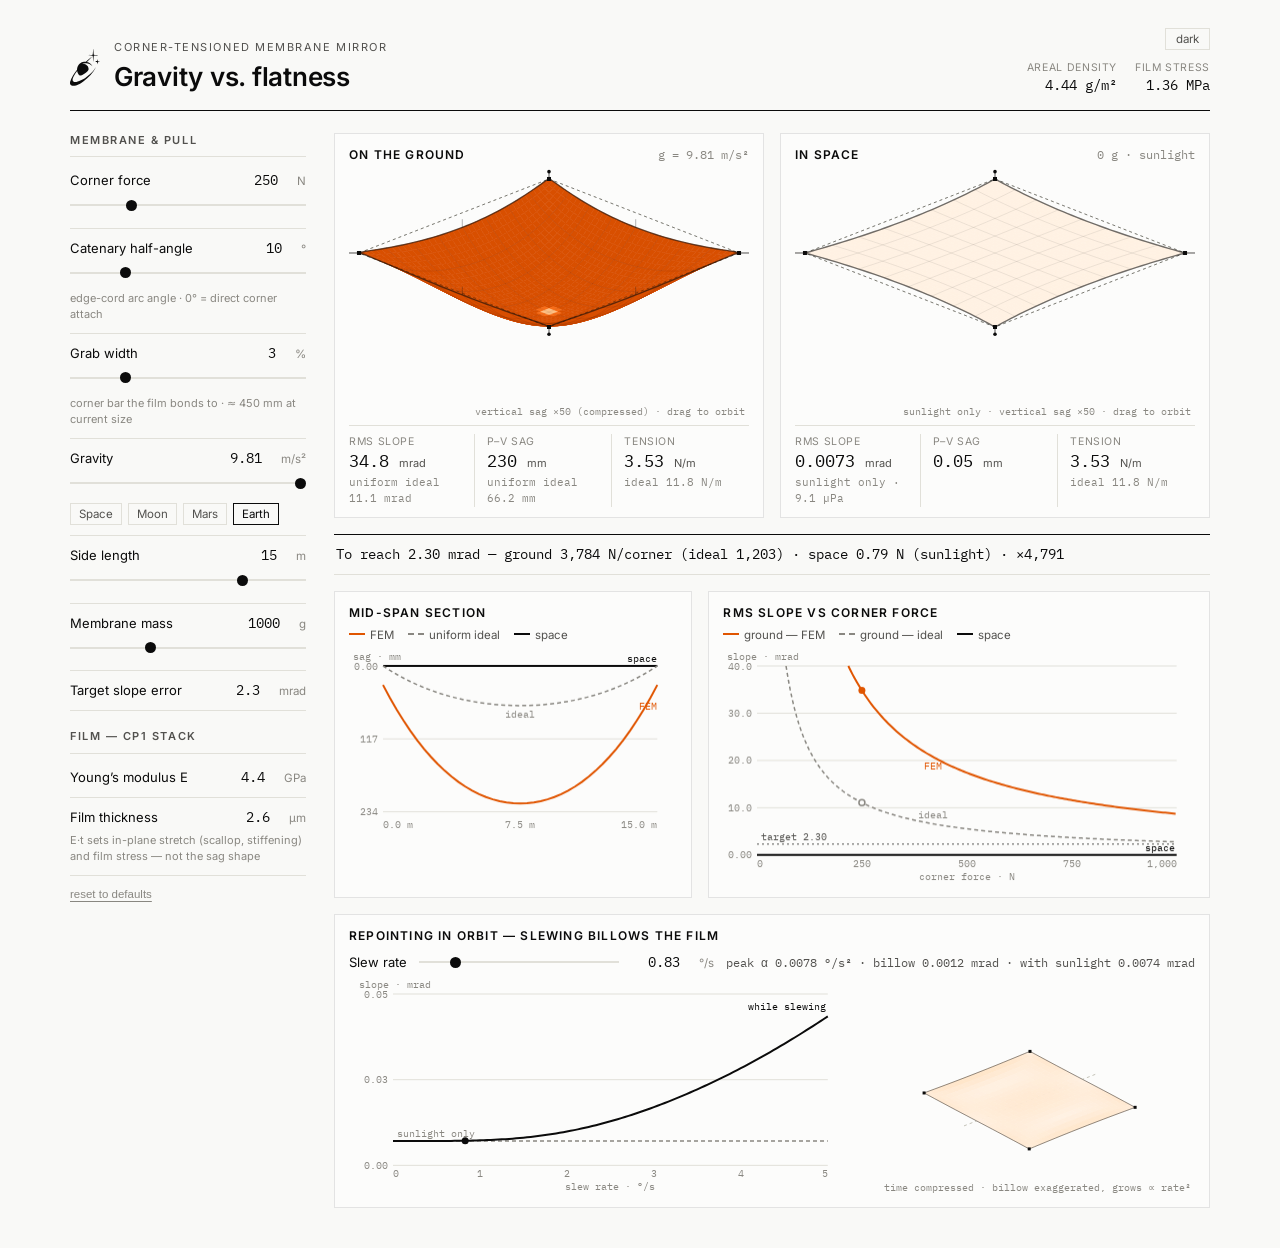
==== commit 6b6ad2f9: "Circle slider thumbs, constrained orbit, remove validity daggers, 1 kN warning and mass note" ====
--- a/index.html
+++ b/index.html
@@ -86,12 +86,12 @@
 }
 input[type=range]::-webkit-slider-runnable-track{height:2px;background:var(--grid)}
 input[type=range]::-webkit-slider-thumb{
-  -webkit-appearance:none;width:10px;height:10px;
-  background:var(--ink);margin-top:-4px;border:none;
+  -webkit-appearance:none;width:11px;height:11px;border-radius:50%;
+  background:var(--ink);margin-top:-4.5px;border:none;
 }
 input[type=range]:focus-visible{outline:1px solid var(--accent);outline-offset:4px}
 input[type=range]::-moz-range-track{height:2px;background:var(--grid)}
-input[type=range]::-moz-range-thumb{width:10px;height:10px;border-radius:0;background:var(--ink);border:none}
+input[type=range]::-moz-range-thumb{width:11px;height:11px;border-radius:50%;background:var(--ink);border:none}
 .presets{display:flex;gap:6px;margin-top:8px;flex-wrap:wrap}
 .presets button{
   font:11.5px var(--sans);color:var(--ink2);background:transparent;
@@ -129,9 +129,6 @@
   margin:16px 0;padding:10px 2px;border-top:1px solid var(--ink);border-bottom:1px solid var(--grid);
   font-size:13.5px;display:flex;gap:8px;flex-wrap:wrap;align-items:baseline;
 }
-.flag{color:var(--flag);font-size:12px}
-.flag::before{content:"▲ "}
-
 /* charts */
 .row2{display:grid;grid-template-columns:5fr 7fr;gap:16px}
 @media (max-width:820px){.row2{grid-template-columns:1fr}}
@@ -232,7 +229,6 @@
     <div class="ctlrow"><label for="rngM">Membrane mass</label>
       <span class="ctlval"><input class="num" id="numM" type="number" min="1" max="3000" step="1" value="1000" aria-label="Total membrane assembly mass, grams"><span class="unit">g</span></span></div>
     <input id="rngM" type="range" min="1" max="3000" step="1" value="1000">
-    <div class="ctlnote">total as-built mass — film, tapes, cords; this is what gravity pulls on</div>
   </div>
 
   <div class="ctl">
@@ -296,7 +292,6 @@
 
   <section class="forceline" id="forceline" aria-live="polite">
     <span class="mono" id="reqLine">—</span>
-    <span class="flag" id="reqFlag" hidden>exceeds ~1 kN — film-tear / boom-buckling territory</span>
   </section>
 
   <section class="row2">
@@ -908,7 +903,7 @@
     ten: $('stGten'), note: $('stGnote'), cv: $('cvG'), lbl: $('lblG'),
   },
   s: { slope: $('stSslope'), sag: $('stSsag'), ten: $('stSten'), note: $('stSnote'), cv: $('cvS') },
-  reqLine: $('reqLine'), reqFlag: $('reqFlag'),
+  reqLine: $('reqLine'),
   cvSec: $('cvSec'), cvChart: $('cvChart'), cvSlew: $('cvSlew'), cvSlewAnim: $('cvSlewAnim'),
   phiStatus: $('phiStatus'), slewOut: $('slewOut'),
 };
@@ -1101,28 +1096,17 @@
   const truthSlope = shapes ? shapes.coeffs.ST * d.sScale * 1e3 : NaN;
   const truthSag = shapes ? shapes.coeffs.PVT * d.wScale * 1e3 : NaN;
 
-  /* validity flags. Linear membrane theory ignores the extra tension the
-   * billow itself creates (stress stiffening, dN ~ E·t·mean(|grad w|^2)/2).
-   * When dN rivals the interior tension — small mirrors, shallow cords, low
-   * pull — the real film is stiffer than modeled and reads FLATTER. */
-  const stiff = shapes
-    ? 0.5 * d.E * d.t * Math.pow(truthSlope / 1e3, 2) / (qInt * Math.max(d.F, 1) / d.L)
-    : 0;
-  const regime = truthSlope > 100 || idealSlope > 100;   // small-slope validity flag
-  const flagged = regime || stiff > 0.25;
   if (d.slack) {
     els.g.slope.innerHTML = 'slack'; els.g.sag.innerHTML = '—';
     els.g.slopeI.textContent = 'membrane untensioned'; els.g.sagI.textContent = ' ';
   } else {
-    els.g.slope.innerHTML = (shapes ? fmtAuto(truthSlope) : '…') + unit('mrad') + (flagged ? '†' : '');
+    els.g.slope.innerHTML = (shapes ? fmtAuto(truthSlope) : '…') + unit('mrad');
     els.g.sag.innerHTML = (shapes ? fmtAuto(truthSag) : '…') + unit('mm');
     els.g.slopeI.textContent = 'uniform ideal ' + fmtAuto(idealSlope) + ' mrad';
     els.g.sagI.textContent = 'uniform ideal ' + fmtAuto(idealSag) + ' mm';
   }
   els.g.ten.innerHTML = (shapes ? fmtSmart(Nfem) : '…') + unit('N/m');
-  els.g.note.textContent = !d.slack && regime ? '† beyond small-slope regime'
-    : !d.slack && stiff > 0.25 ? '† stiffening ignored — real film reads flatter'
-    : 'ideal ' + fmtAuto(d.N) + ' N/m';
+  els.g.note.textContent = d.slack ? ' ' : 'ideal ' + fmtAuto(d.N) + ' N/m';
 
   /* space: solar radiation pressure is the only transverse load */
   const spSlope = shapes ? shapes.coeffs.ST * d.sScaleSun * 1e3 : NaN;
@@ -1144,14 +1128,12 @@
   if (d.g < 0.005) {
     els.reqLine.textContent = '0 g — gravity gone: sunlight alone needs just ' +
       fmtSmart(FreqS) + ' N/corner for ' + fmt(state.tgt, 2) + ' mrad.';
-    els.reqFlag.hidden = true;
   } else {
     const Freq = ST * d.sigma * d.g * d.L * d.L / tgt;
     const FreqIdeal = analytic.Freq(d.sigma, d.g, d.L, tgt);
     els.reqLine.textContent = 'To reach ' + fmt(state.tgt, 2) + ' mrad — ground ' +
       fmt(Freq, 0) + ' N/corner (ideal ' + fmt(FreqIdeal, 0) + ') · space ' +
       fmtSmart(FreqS) + ' N (sunlight) · ×' + fmt(Freq / FreqS, 0);
-    els.reqFlag.hidden = Freq <= 1000;
   }
 
   /* slew readout */
@@ -1856,8 +1838,9 @@
   });
   cv.addEventListener('pointermove', e => {
     if (!last) return;
-    cam.az += (e.clientX - last[0]) * 0.008;
-    cam.el = Math.min(1.25, Math.max(0.12, cam.el + (e.clientY - last[1]) * 0.006));
+    /* gentle, mostly-horizontal orbit — elevation stays near the working view */
+    cam.az += (e.clientX - last[0]) * 0.006;
+    cam.el = Math.min(0.72, Math.max(0.24, cam.el + (e.clientY - last[1]) * 0.003));
     last = [e.clientX, e.clientY];
     drawHero();
   });
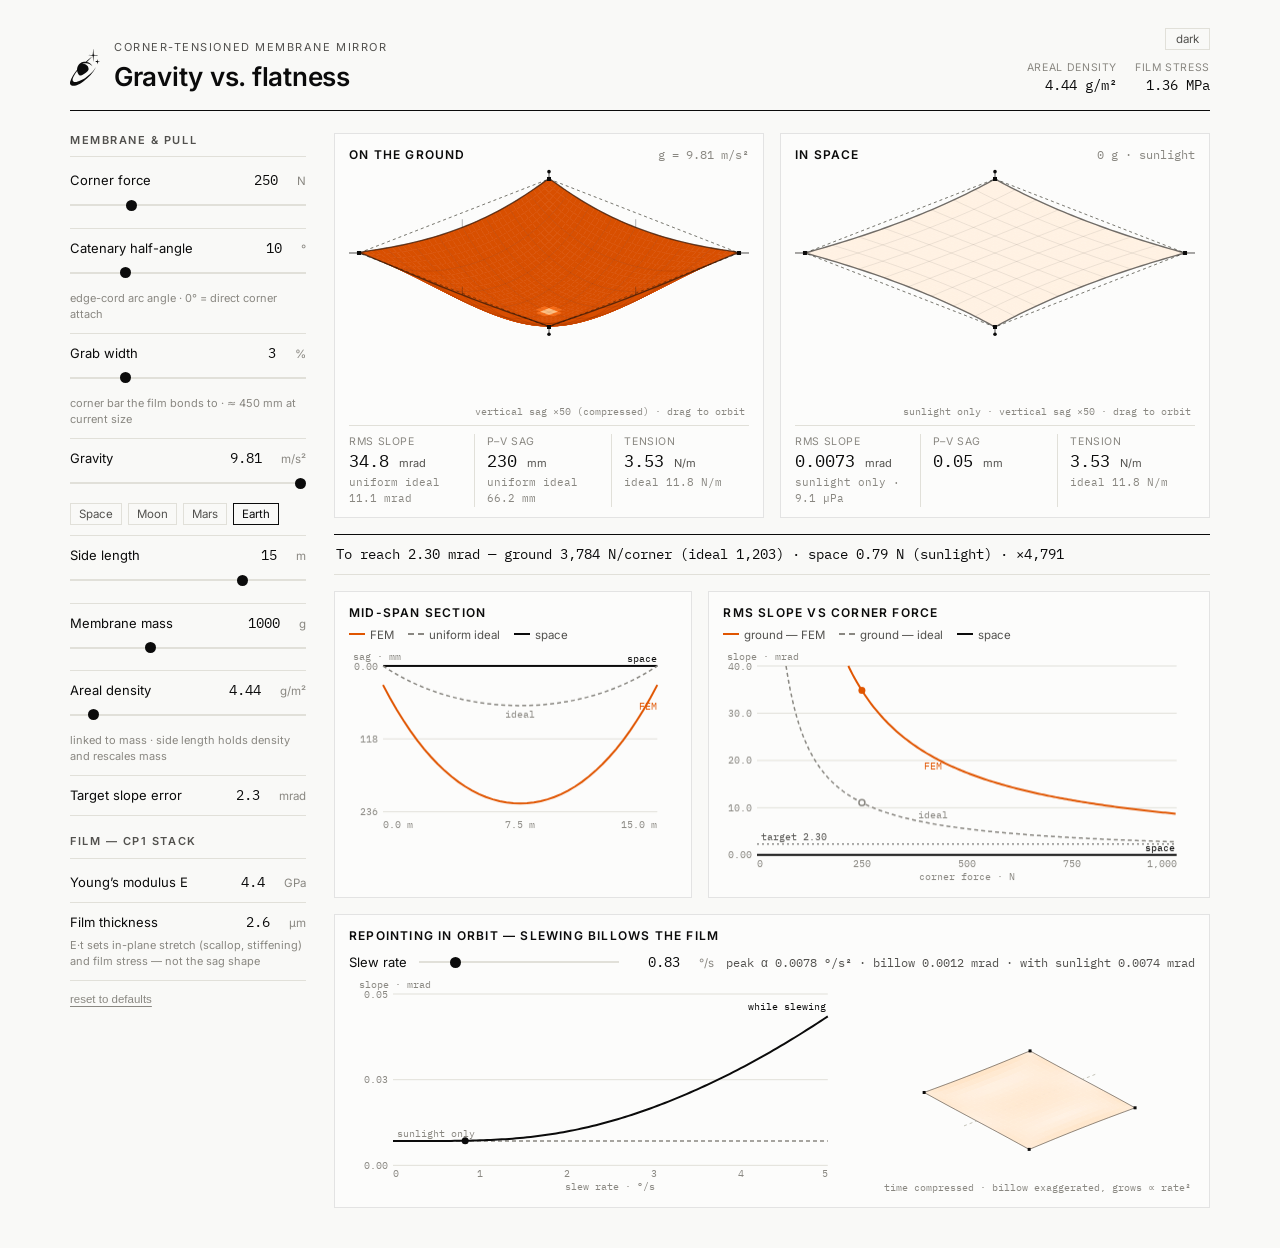
==== commit f011716f: "Linked areal density control: side length holds density, mass rescales" ====
--- a/index.html
+++ b/index.html
@@ -227,8 +227,15 @@
 
   <div class="ctl">
     <div class="ctlrow"><label for="rngM">Membrane mass</label>
-      <span class="ctlval"><input class="num" id="numM" type="number" min="1" max="3000" step="1" value="1000" aria-label="Total membrane assembly mass, grams"><span class="unit">g</span></span></div>
+      <span class="ctlval"><input class="num" id="numM" type="number" min="0.1" max="20000" step="1" value="1000" aria-label="Total membrane assembly mass, grams"><span class="unit">g</span></span></div>
     <input id="rngM" type="range" min="1" max="3000" step="1" value="1000">
+  </div>
+
+  <div class="ctl">
+    <div class="ctlrow"><label for="rngSig">Areal density</label>
+      <span class="ctlval"><input class="num" id="numSig" type="number" min="0.5" max="50" step="0.01" value="4.44" aria-label="Areal density, grams per square meter"><span class="unit">g/m²</span></span></div>
+    <input id="rngSig" type="range" min="0.5" max="50" step="0.05" value="4.44">
+    <div class="ctlnote">linked to mass · side length holds density and rescales mass</div>
   </div>
 
   <div class="ctl">
@@ -841,15 +848,18 @@
 const P_SUN = 9.1e-6;                      // Pa, solar radiation pressure — the only static load in space
 const SLEW_ACC = 0.65;                     // peak alpha ≈ 0.65·omega² for an overhead tracking pass
 /* massG = TOTAL as-built mass (film + tapes + cords) — it alone sets the
- * gravity load. tUm = film thickness, a direct input: it only enters through
- * E·t (in-plane stretch, stiffening, film stress), never the sag shape. */
-const DEFAULTS = { F: 250, g: 9.81, L: 15, massG: 1000, tgt: 2.3, E_GPa: 4.4, tUm: 2.6,
-                   phiDeg: 10, grabPct: 3, slew: 0.83 };
+ * gravity load. sigGm2 = the same thing per area (g/m²): the two controls are
+ * linked (sig = massG/L²), and dragging side length holds DENSITY fixed and
+ * rescales mass — so slope vs L behaves like a real build, not a fixed lump.
+ * tUm = film thickness, a direct input: it only enters through E·t (in-plane
+ * stretch, stiffening, film stress), never the sag shape. */
+const DEFAULTS = { F: 250, g: 9.81, L: 15, massG: 1000, sigGm2: 1000 / 225, tgt: 2.3,
+                   E_GPa: 4.4, tUm: 2.6, phiDeg: 10, grabPct: 3, slew: 0.83 };
 const state = { ...DEFAULTS };
 /* shareable state via query string, e.g. ?g=1.62&F=400 (no storage APIs used) */
 const QMAP = { F: 'F', g: 'g', L: 'L', m: 'massG', tgt: 'tgt', E: 'E_GPa', t: 'tUm',
                phi: 'phiDeg', grab: 'grabPct', slew: 'slew' };
-const QLIM = { F: [0, 1000], g: [0, 9.81], L: [0.5, 20], massG: [1, 3000], tgt: [0.1, 20],
+const QLIM = { F: [0, 1000], g: [0, 9.81], L: [0.5, 20], massG: [0.1, 20000], tgt: [0.1, 20],
                E_GPa: [0.1, 500], tUm: [0.5, 100], phiDeg: [0, 45], grabPct: [1, 10],
                slew: [0, 5] };
 {
@@ -858,6 +868,7 @@
     const v = parseFloat(qs.get(q));
     if (isFinite(v)) state[key] = Math.min(QLIM[key][1], Math.max(QLIM[key][0], v));
   }
+  state.sigGm2 = state.massG / (state.L * state.L);   // density follows m and L from the URL
 }
 const reduceMotion = matchMedia('(prefers-reduced-motion: reduce)').matches;
 
@@ -1770,6 +1781,14 @@
   });
   return set;
 }
+/* mass ↔ density linkage: sig = massG/L² always. Editing either rewrites the
+ * other; editing L holds density and rescales mass. */
+function reflectDensity() {
+  $('rngM').value = state.massG;
+  $('numM').value = Math.round(state.massG * 10) / 10;
+  $('rngSig').value = state.sigGm2;
+  $('numSig').value = Math.round(state.sigGm2 * 100) / 100;
+}
 const setters = {
   F: bindPair('rngF', 'numF', 'F'),
   phiDeg: bindPair('rngPhi', 'numPhi', 'phiDeg'),
@@ -1777,6 +1796,7 @@
   g: bindPair('rngG', 'numG', 'g'),
   L: bindPair('rngL', 'numL', 'L'),
   massG: bindPair('rngM', 'numM', 'massG'),
+  sigGm2: bindPair('rngSig', 'numSig', 'sigGm2'),
   tgt: bindPair(null, 'numTgt', 'tgt'),
   E_GPa: bindPair(null, 'numE', 'E_GPa'),
   tUm: bindPair(null, 'numT', 'tUm'),
@@ -1795,6 +1815,13 @@
           state.g = p; $('rngG').value = p; $('numG').value = p; break;
         }
     presetBtns.forEach(b => b.setAttribute('aria-pressed', String(+b.dataset.g === state.g)));
+  }
+  if (key === 'massG' || key === 'sigGm2' || key === 'L') {
+    const A = state.L * state.L;
+    if (key === 'massG') state.sigGm2 = state.massG / A;
+    else state.massG = Math.min(20000, Math.max(0.1, state.sigGm2 * A));
+    state.sigGm2 = state.massG / A;                       // re-derive after any clamp
+    reflectDensity();
   }
   if (key === 'phiDeg' || key === 'grabPct') requestShapes();   // may need a fresh solve
   anim.gAmp.t = 1;
@@ -1859,6 +1886,7 @@
   [['rngM', 'numM'], 'massG'], [['numTgt'], 'tgt'], [['numE'], 'E_GPa'], [['numT'], 'tUm'],
   [['rngSlew', 'numSlew'], 'slew']])
   for (const id of ids) $(id).value = state[key];
+reflectDensity();
 presetBtns.forEach(b => b.setAttribute('aria-pressed', String(+b.dataset.g === state.g)));
 
 /* theme: light by default (the pre-paint <head> script honors ?theme=dark) */
